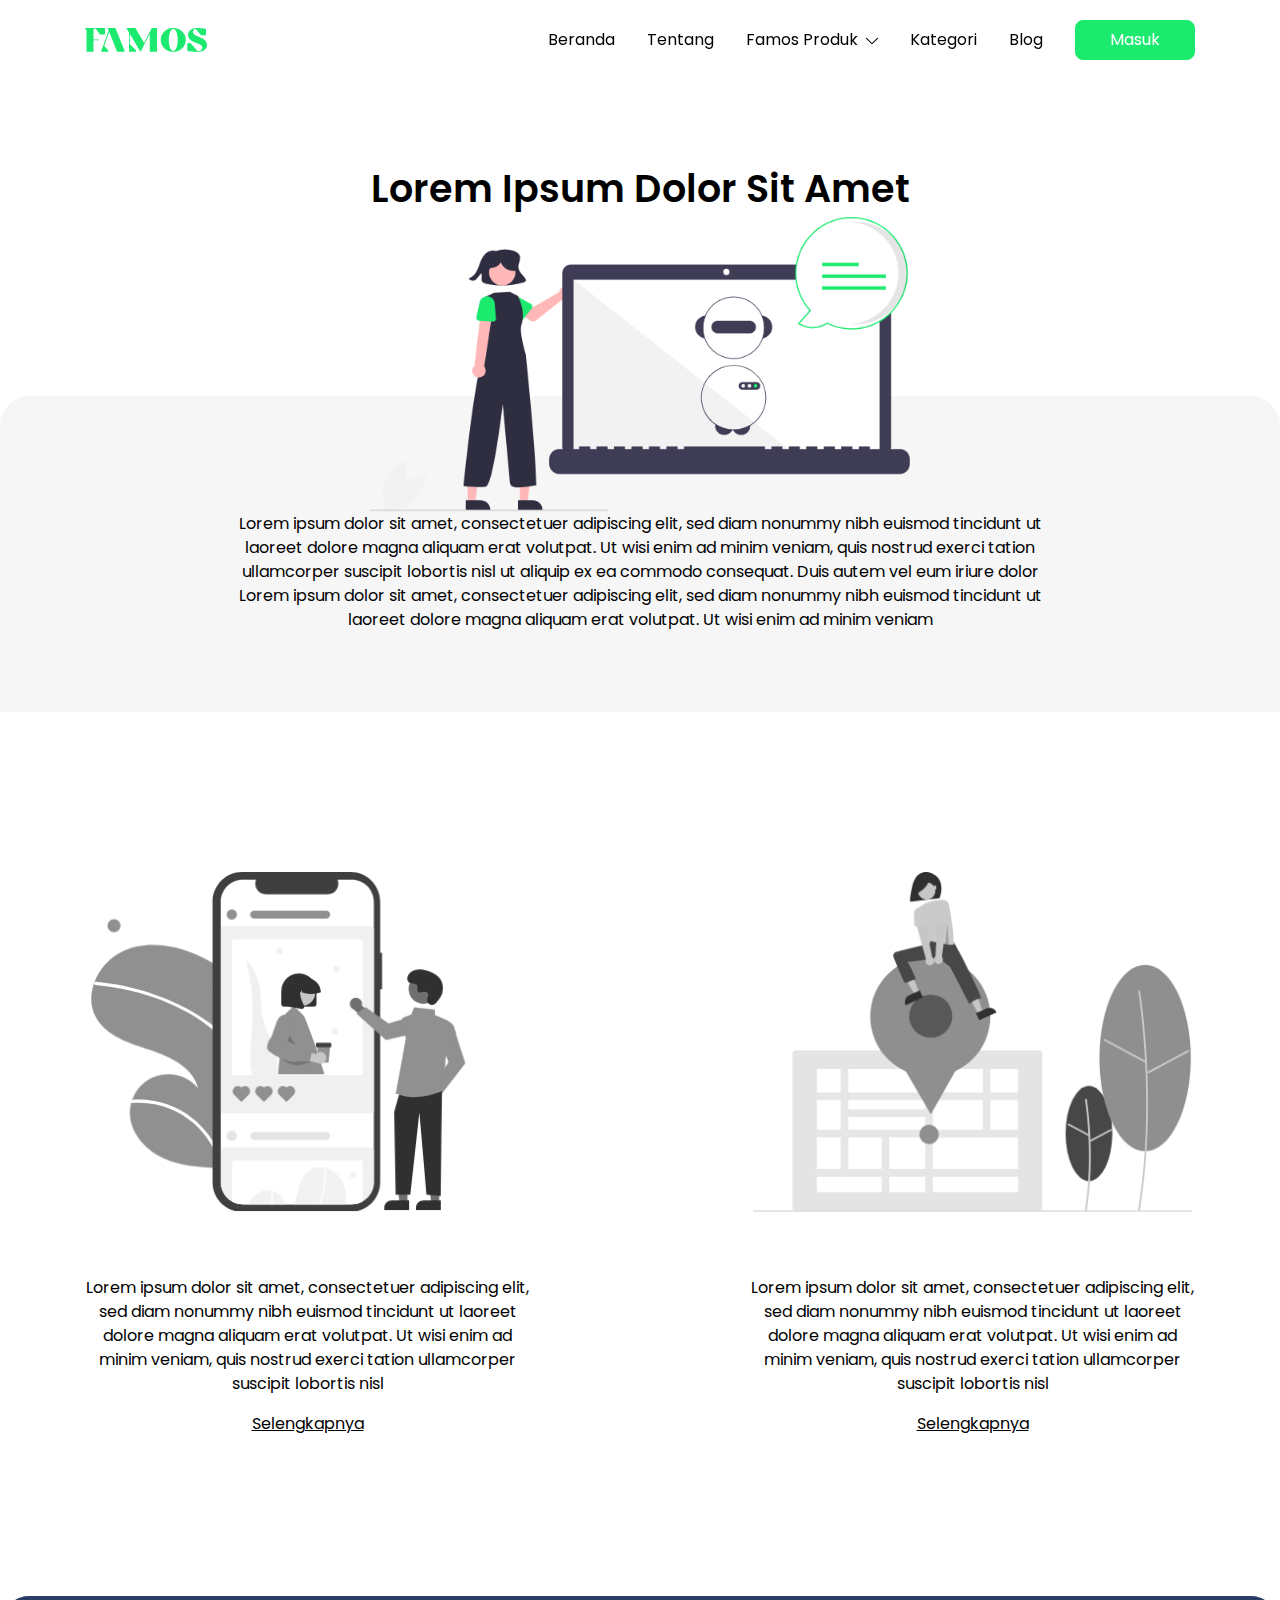
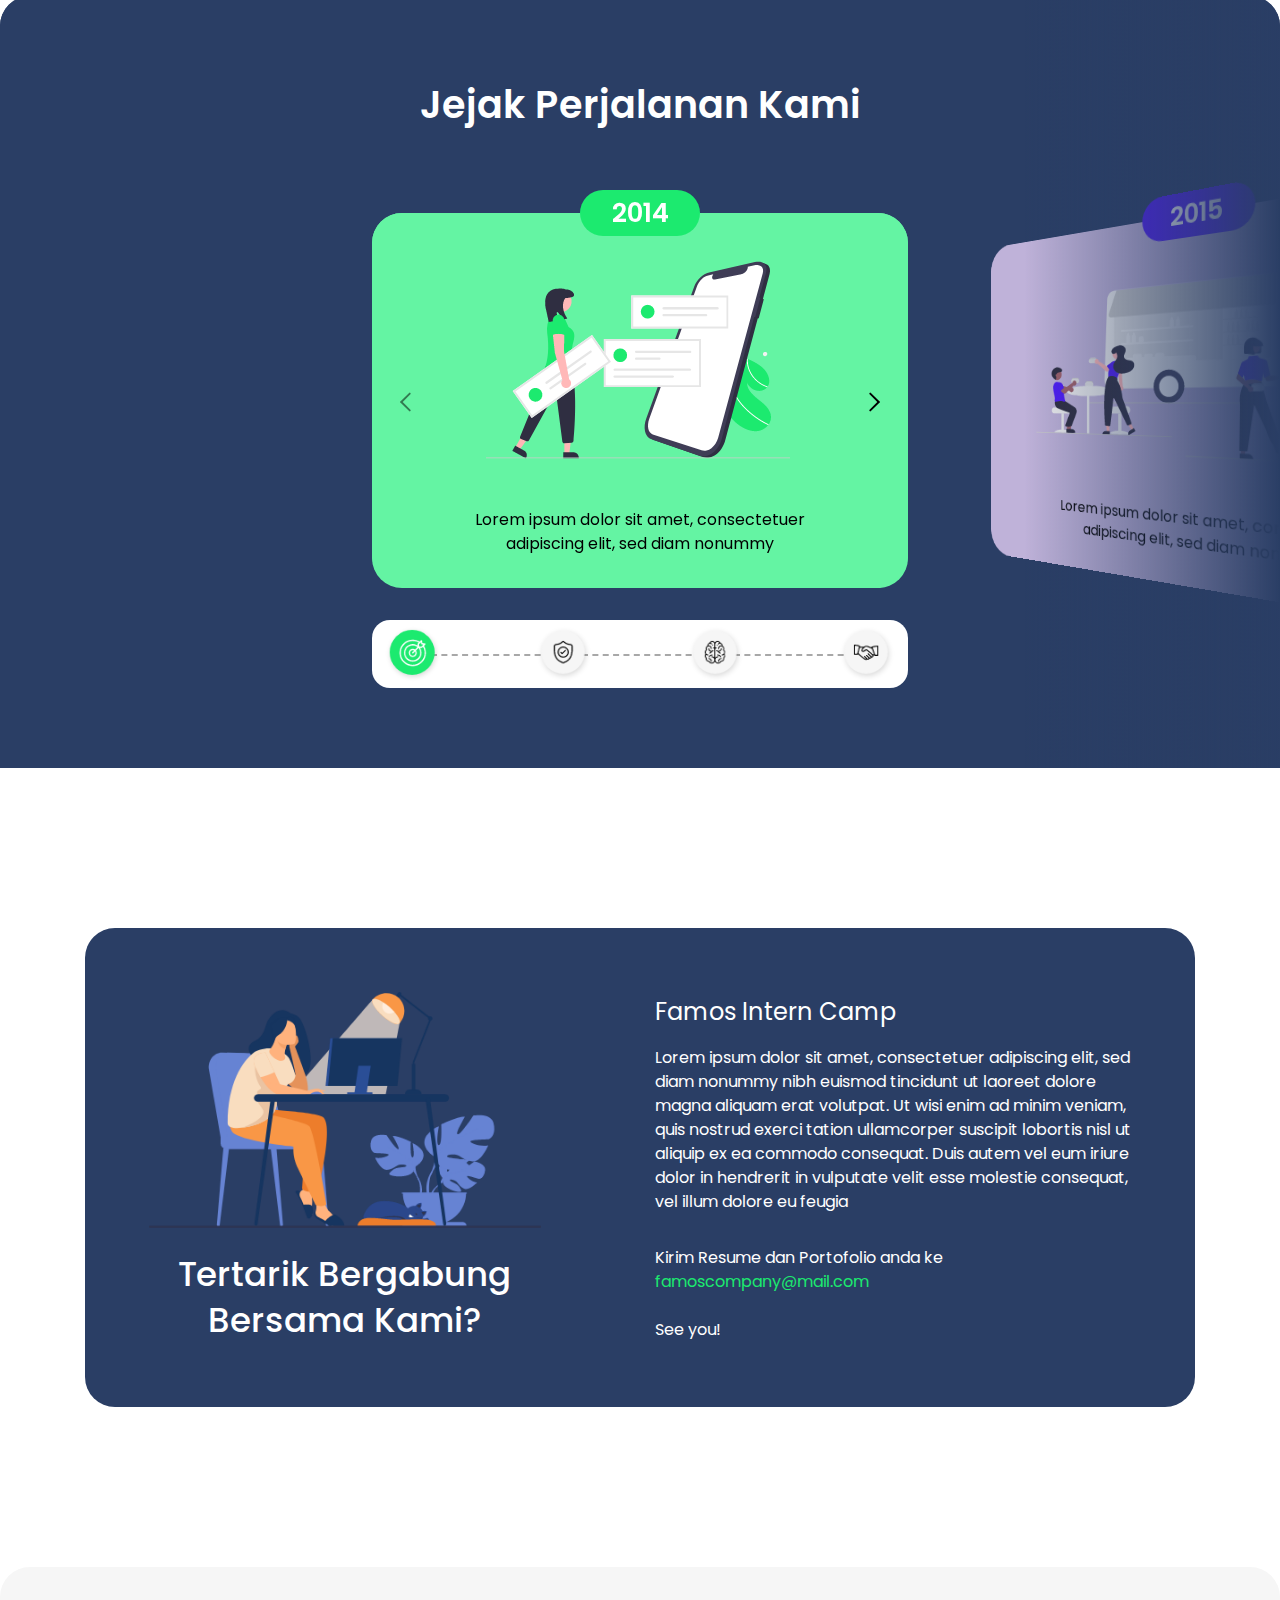
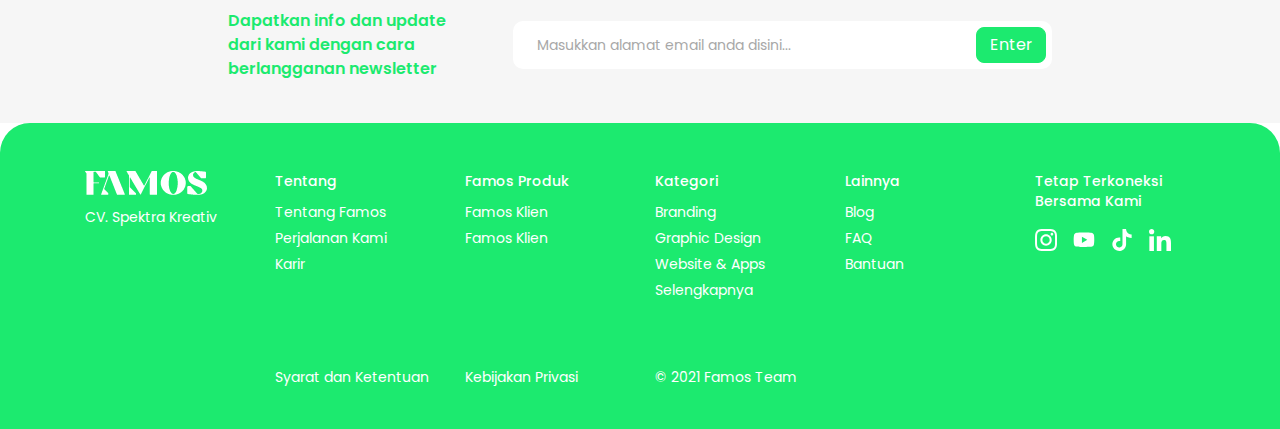
==== about.html @ 27d74382 "Update fix animation" ====
<!DOCTYPE html>
<html lang="en">
  <head>
    <meta charset="UTF-8"/>
    <meta http-equiv="X-UA-Compatible" content="IE=edge,chrome=1"/>
    <meta name="viewport" content="width=device-width, initial-scale=1"/>
    <meta name="description" content=""/>
    <meta name="author" content=""/>
    <meta name="theme-color" content="#4C9F70"/>
    <title>FAMOS</title>
    <link rel="shortcut icon" href="favicon.ico"/>
    <link rel="stylesheet" href="styles/plugins.css"/>
    <link rel="stylesheet" href="styles/main.css?v=213"/>
  </head>
  <body>
    <div id="wrap">     
      <header class="header" id="header">
        <div class="container">
          <div class="row">
            <div class="col-md-2"><a class="header__logo" href="home.html"><img src="images/logo-famos.png"/></a>
              <div class="menu-icon"><span> </span><span> </span></div>
            </div>
            <div class="col-md-10">
              <div class="header__menu">
                <ul class="main-menu">
                  <li class="main-menu__item sm-only"><a class="main-menu__link" href="home.html">Beranda</a></li>
                  <li class="main-menu__item"><a class="main-menu__link" href="about.html">Tentang</a></li>
                  <li class="main-menu__item has-sub"><a class="main-menu__link" href="#">Famos Produk<img class="icon svg" src="images/ic-chevron-down.svg"/></a>
                    <ul class="sub-menu">
                      <li class="sub-menu__item menu-klien"><a class="sub-menu__link" href="famos-klien.html">Famos Klien</a></li>
                      <li class="sub-menu__item menu-talenta"><a class="sub-menu__link" href="famos-talenta.html">Famos Talenta</a></li>
                    </ul>
                  </li>
                  <li class="main-menu__item"><a class="main-menu__link" href="category.html">Kategori</a></li>
                  <li class="main-menu__item"><a class="main-menu__link" href="blog.html">Blog</a></li>
                  <li class="main-menu__item hide-sm"><a class="btn btn-primary" href="login.html">Masuk</a></li>
                </ul>
                <div class="menu-bot sm-only">
                  <div class="container">
                    <div class="menu-action"><a class="btn btn-border" href="login.html">Masuk</a><a class="btn btn-border" href="signup.html">Daftar</a></div>
                  </div>
                  <div class="menu-bot-ft">
                    <div class="container">
                      <div class="menu-social">
                        <div class="item"><a href="#"><img src="images/ib-instagram.svg"/></a></div>
                        <div class="item"><a href="#"><img src="images/ib-youtube.svg"/></a></div>
                        <div class="item"><a href="#"><img src="images/ib-tiktok.svg"/></a></div>
                        <div class="item"><a href="#"><img src="images/ib-linkedin.svg"/></a></div>
                      </div>
                      <div class="row">
                        <div class="col-6"><a href="#">Syarat dan Ketentuan</a></div>
                        <div class="col-6"><a href="#">Kebijakan Privasi</a></div>
                        <div class="col-12"><span class="copy">&copy; 2021 Famos Team</span></div>
                      </div>
                    </div>
                  </div>
                </div>
              </div>
            </div>
          </div>
        </div>
      </header>
      <main>
        <section class="masthead masthead--about">
          <div class="container">
            <div class="row justify-content-center">
              <div class="col-md-8"> 
                <h2 class="masthead__title text-center">Lorem Ipsum Dolor Sit Amet</h2>
              </div>
              <div class="col-md-6">
                <div class="masthead__img"><img src="images/img-masthead-about.png"/></div>
              </div>
              <div class="col-md-9">
                <div class="masthead__desc text-center">
                  <p>Lorem ipsum dolor sit amet, consectetuer adipiscing elit, sed diam nonummy nibh euismod tincidunt ut laoreet dolore magna aliquam erat volutpat. Ut wisi enim ad minim veniam, quis nostrud exerci tation ullamcorper suscipit lobortis nisl ut aliquip ex ea commodo consequat. Duis autem vel eum iriure dolor Lorem ipsum dolor sit amet, consectetuer adipiscing elit, sed diam nonummy nibh euismod tincidunt ut laoreet dolore magna aliquam erat volutpat. Ut wisi enim ad minim veniam</p>
                </div>
              </div>
            </div>
          </div>
        </section>
        <section class="block-ap block-ap--about">
          <div class="container">
            <div class="row justify-content-between">
              <div class="col-md-5 item">
                <div class="item__img"><img src="images/img-produk-klien.png"/></div>
                <div class="item__title"></div>
                <div class="item__desc">
                  <p>Lorem ipsum dolor sit amet, consectetuer adipiscing elit, sed diam nonummy nibh euismod tincidunt ut laoreet dolore magna aliquam erat volutpat. Ut wisi enim ad minim veniam, quis nostrud exerci tation ullamcorper suscipit lobortis nisl</p>
                </div>
                <div class="item__action"><a class="btn-link-black" href="#">Selengkapnya</a></div>
              </div>
              <div class="col-md-5 item">
                <div class="item__img"><img src="images/img-produk-talenta.png"/></div>
                <div class="item__title"></div>
                <div class="item__desc">
                  <p>Lorem ipsum dolor sit amet, consectetuer adipiscing elit, sed diam nonummy nibh euismod tincidunt ut laoreet dolore magna aliquam erat volutpat. Ut wisi enim ad minim veniam, quis nostrud exerci tation ullamcorper suscipit lobortis nisl</p>
                </div>
                <div class="item__action"><a class="btn-link-black" href="#">Selengkapnya</a></div>
              </div>
            </div>
          </div>
        </section>
        <section class="block-journey block-journey--about">
          <div class="container">
            <h2 class="block-journey__title text-center">Jejak Perjalanan Kami</h2>
            <div class="block-journey__slider slider owl-carousel" data-autoplay="false" data-margin="20">
              <div class="slider__item item" style="background: #64F4A3">
                <div class="item__img"><img src="images/img-journey-01.png"/></div>
                <div class="item__year" style="background: #1CEA6F">2014</div>
                <div class="item__desc">
                  <p>Lorem ipsum dolor sit amet, consectetuer adipiscing elit, sed diam nonummy</p>
                </div>
              </div>
              <div class="slider__item item" style="background: #BFB2D9">
                <div class="item__img"><img src="images/img-journey-02.png"/></div>
                <div class="item__year" style="background: #4E1BF8">2015</div>
                <div class="item__desc">
                  <p>Lorem ipsum dolor sit amet, consectetuer adipiscing elit, sed diam nonummy</p>
                </div>
              </div>
              <div class="slider__item item" style="background: #F2785C">
                <div class="item__img"><img src="images/img-journey-03.png"/></div>
                <div class="item__year" style="background: #F23C13">2016</div>
                <div class="item__desc">
                  <p>Lorem ipsum dolor sit amet, consectetuer adipiscing elit, sed diam nonummy</p>
                </div>
              </div>
              <div class="slider__item item" style="background: #F26FAC">
                <div class="item__img"><img src="images/img-journey-04.png"/></div>
                <div class="item__year" style="background: #F02784">2017</div>
                <div class="item__desc">
                  <p>Lorem ipsum dolor sit amet, consectetuer adipiscing elit, sed diam nonummy</p>
                </div>
              </div>
            </div>
            <div class="block-journey__slider-nav">
              <ul>
                <li class="active" data-item="0"><img src="images/ic-journey-01-black.png"/><img class="color" src="images/ic-journey-01.png"/></li>
                <li data-item="1"><img src="images/ic-journey-02-black.png"/><img class="color" src="images/ic-journey-02.png"/></li>
                <li data-item="2"><img src="images/ic-journey-03-black.png"/><img class="color" src="images/ic-journey-03.png"/></li>
                <li data-item="3"><img src="images/ic-journey-04-black.png"/><img class="color" src="images/ic-journey-04.png"/></li>
              </ul>
            </div>
          </div>
        </section>
        <section class="block-product block-product--about bg-white">
          <div class="container">
            <div class="block-item" style="background: #2A3E65">
              <div class="row align-items-center">
                <div class="col-md-5">
                  <div class="block-item__img"><img src="images/img-product-about.png"/></div>
                  <h3 class="block-item__img-title text-center">Tertarik Bergabung Bersama Kami?</h3>
                </div>
                <div class="col-md-6 offset-md-1">
                  <h3 class="block-item__title">Famos Intern Camp</h3>
                  <p>Lorem ipsum dolor sit amet, consectetuer adipiscing elit, sed diam nonummy nibh euismod tincidunt ut laoreet dolore magna aliquam erat volutpat. Ut wisi enim ad minim veniam, quis nostrud exerci tation ullamcorper suscipit lobortis nisl ut aliquip ex ea commodo consequat. Duis autem vel eum iriure dolor in hendrerit in vulputate velit esse molestie consequat, vel illum dolore eu feugia</p>
                  <p>Kirim Resume dan Portofolio anda ke<br/><a class="link-primary" href="mailto:famoscompany@mail.com">famoscompany@mail.com</a><br/><br/>See you!</p>
                </div>
              </div>
            </div>
          </div>
        </section>
        <section class="block-cta">
          <div class="container">
            <div class="row justify-content-center">
              <div class="col-md-9">
                <div class="row justify-content-center align-items-center">
                  <div class="col-md-4">
                    <h2 class="block-cta__title">Dapatkan info dan update<br>dari kami dengan cara berlangganan newsletter</h2>
                  </div>
                  <div class="col-md-8">
                    <div class="block-cta__form">
                      <form>
                        <input class="form-control" type="text" placeholder="Masukkan alamat email anda disini..."/>
                        <button class="btn btn-primary" type="submit">Enter</button>
                      </form>
                    </div>
                  </div>
                </div>
              </div>
            </div>
          </div>
        </section>
      </main>
      <footer class="footer" id="footer">
        <div class="footer__main">
          <div class="container">
            <div class="row">
              <div class="col-md-2 ft-sm-top"><a class="footer__logo" href="home.html"><img src="images/logo-famos-w.png"/><span>CV. Spektra Kreativ</span></a></div>
              <div class="col-md-8 ft-sm-mid">
                <div class="row">
                  <div class="col-md-3 col-6">
                    <h3 class="footer__title">Tentang</h3>
                    <ul class="footer__menu">
                      <li><a href="#">Tentang Famos</a></li>
                      <li><a href="#">Perjalanan Kami</a></li>
                      <li><a href="#">Karir</a></li>
                    </ul>
                  </div>
                  <div class="col-md-3 col-6">
                    <h3 class="footer__title">Famos Produk</h3>
                    <ul class="footer__menu">
                      <li><a href="#">Famos Klien</a></li>
                      <li><a href="#">Famos Klien</a></li>
                    </ul>
                  </div>
                  <div class="col-md-3 col-6">
                    <h3 class="footer__title">Kategori</h3>
                    <ul class="footer__menu">
                      <li><a href="#">Branding</a></li>
                      <li><a href="#">Graphic Design</a></li>
                      <li><a href="#">Website & Apps</a></li>
                      <li><a href="#">Selengkapnya</a></li>
                    </ul>
                  </div>
                  <div class="col-md-3 col-6">
                    <h3 class="footer__title">Lainnya</h3>
                    <ul class="footer__menu">
                      <li><a href="#">Blog</a></li>
                      <li><a href="#">FAQ</a></li>
                      <li><a href="#">Bantuan</a></li>
                    </ul>
                  </div>
                </div>
              </div>
              <div class="col-md-2 ft-sm-bot">
                <h3 class="footer__title">Tetap Terkoneksi Bersama Kami</h3>
                <div class="footer__social">
                  <div class="item"><a href="#"><img src="images/ib-instagram.svg"/></a></div>
                  <div class="item"><a href="#"><img src="images/ib-youtube.svg"/></a></div>
                  <div class="item"><a href="#"><img src="images/ib-tiktok.svg"/></a></div>
                  <div class="item"><a href="#"><img src="images/ib-linkedin.svg"/></a></div>
                </div>
              </div>
            </div>
          </div>
        </div>
        <div class="footer__bottom">
          <div class="container">
            <div class="row">
              <div class="col-md-8 offset-md-2">
                <div class="row">
                  <div class="col-md-3 col-6"><a href="#">Syarat dan Ketentuan</a></div>
                  <div class="col-md-3 col-6"><a href="#">Kebijakan Privasi</a></div>
                  <div class="col-md-6"><span>&copy; 2021 Famos Team</span></div>
                </div>
              </div>
            </div>
          </div>
        </div>
      </footer>
    </div>
    <script src="plugins/jquery/jquery-3.4.1.min.js"></script>
    <script src="plugins/bootstrap/bootstrap.bundle.min.js"></script>
    <script src="plugins/owl.carousel/owl.carousel.min.js"></script>
    <script src="plugins/lity/lity.min.js"></script>
    <script src="plugins/bootstrap-select/bootstrap-select.min.js"></script>
    <script src="plugins/jquery-marquee/jquery.marquee.min.js"></script>
    <script src="scripts/main.js"></script>
  </body>
</html>
---- styles/main.css ----
/* ------------------------------------------------------------------------------------------------ */
/* Core style */
/* ------------------------------------------------------------------------------------------------ */
@font-face { font-family: "Poppins"; font-display: swap; src: local("Poppins"); src: url("../fonts/poppins-regular.eot"); src: url("../fonts/poppins-regular.eot#iefix") format("embedded-opentype"), url("../fonts/poppins-regular.woff2") format("woff2"), url("../fonts/poppins-regular.woff") format("woff"), url("../fonts/poppins-regular.ttf") format("truetype"), url("../fonts/poppins-regular.svg") format("svg"); font-style: normal; font-weight: 400; }

@font-face { font-family: "Poppins"; font-display: swap; src: local("Poppins"); src: url("../fonts/poppins-medium.eot"); src: url("../fonts/poppins-medium.eot#iefix") format("embedded-opentype"), url("../fonts/poppins-medium.woff2") format("woff2"), url("../fonts/poppins-medium.woff") format("woff"), url("../fonts/poppins-medium.ttf") format("truetype"), url("../fonts/poppins-medium.svg") format("svg"); font-style: normal; font-weight: 500; }

@font-face { font-family: "Poppins"; font-display: swap; src: local("Poppins"); src: url("../fonts/poppins-semibold.eot"); src: url("../fonts/poppins-semibold.eot#iefix") format("embedded-opentype"), url("../fonts/poppins-semibold.woff2") format("woff2"), url("../fonts/poppins-semibold.woff") format("woff"), url("../fonts/poppins-semibold.ttf") format("truetype"), url("../fonts/poppins-semibold.svg") format("svg"); font-style: normal; font-weight: 600; }

@font-face { font-family: "Poppins"; font-display: swap; src: local("Poppins"); src: url("../fonts/poppins-bold.eot"); src: url("../fonts/poppins-bold.eot#iefix") format("embedded-opentype"), url("../fonts/poppins-bold.woff2") format("woff2"), url("../fonts/poppins-bold.woff") format("woff"), url("../fonts/poppins-bold.ttf") format("truetype"), url("../fonts/poppins-bold.svg") format("svg"); font-style: normal; font-weight: 700; }

/* ------------------------------------------------------------------------------------------------ */
/* Typography */
/* ------------------------------------------------------------------------------------------------ */
p { margin: 0 0 1.5rem; padding: 0; }

p:last-child { margin: 0; }

p strong, p b { font-weight: 700; }

p em, p i { font-style: italic; }

p u { text-decoration: underline; }

p a:hover { text-decoration: underline; }

p:last-child { margin-bottom: 0; }

h1, h2, h3, h3, h4, h5 { margin-bottom: 1.875rem; font-weight: 400; color: #000000; }

h1 { font-size: 42px; line-height: 1.333em; font-weight: 600; }

h2 { font-size: 38px; line-height: 1.5em; font-weight: 600; }

h3 { font-size: 1.825rem; line-height: 1.4em; margin-bottom: 1rem; }

h4 { font-size: 1.5rem; line-height: 1.45em; margin-bottom: 0.625rem; }

h5 { font-size: 1.3rem; line-height: 1.4em; margin-bottom: 0.625rem; }

h6 { font-size: 0.9rem; margin-bottom: 0.625rem; text-transform: uppercase; font-weight: 700; }

ul { padding: 0; margin: 0; list-style: none; }

article p { word-break: keep-all; /* Non standard for webkit */ -webkit-hyphens: none; -moz-hyphens: none; -ms-hyphens: none; hyphens: none; margin: 0 0 30px; line-height: 1.5em; }

article p:last-child { margin-bottom: 0; }

article a:hover { text-decoration: underline; }

article blockquote { font-style: italic; }

article li ul, article li ol { margin: 0 30px; padding-top: 0.625rem; }

article ul, article ol { margin: 0 0 30px; padding-left: 1.5625rem; }

article ul:last-child, article ol:last-child { margin: 0; }

article ul li, article ol li { margin-bottom: 0.625rem; }

article ul li:last-child, article ol li:last-child { margin: 0; }

article ul { list-style-type: disc; }

article ol { list-style-type: decimal; }

article ol ol { list-style: lower-alpha; }

article ol ol ol { list-style: lower-roman; }

article ol ol ol ol { list-style: lower-alpha; }

.text-center { text-align: center; }

.text-right { text-align: right; }

.text-left { text-align: left; }

.text-bold { font-weight: 700; }

.text-semibold { font-weight: 600; }

.text-regular { font-weight: 400; }

.text-light { font-weight: 300; }

.text-capital { text-transform: uppercase; }

@media (min-width: 1200px) { * { -webkit-font-smoothing: antialiased; -moz-osx-font-smoothing: grayscale; text-decoration: none; -webkit-font-feature-settings: "kern" 1; -moz-font-feature-settings: "kern" 1; font-feature-settings: "kern" 1; -webkit-font-kerning: normal; font-kerning: normal; }
  *::-webkit-scrollbar { width: 10px; background-color: #F9F9F9; }
  *::-webkit-scrollbar-track { -webkit-box-shadow: inset 0 0 3px rgba(0, 0, 0, 0.2); background-color: #F5F5F5; }
  *::-webkit-scrollbar-thumb { background-color: #1CEA6F; border: 1px solid #F9F9F9; } }

/* ------------------------------------------------------------------------------------------------ */
/* BASE */
/* ------------------------------------------------------------------------------------------------ */
*, *:after, *:before { box-sizing: border-box; }

img { max-width: 100%; }

hr { border-top: 1px solid #e5e5e5; }

article, aside, figcaption, figure, footer, header, hgroup, main, nav, section { display: block; }

html, body { font-size: 16px; line-height: 1.5em; font-family: "Poppins", Helvetica Neue, Arial, sans-serif; font-weight: normal; padding: 0; margin: 0; background-color: #FFFFFF; color: #000000; text-rendering: optimizeLegibility; -webkit-font-smoothing: antialiased; }

/* ------------------------------------------------------------------------------------------------ */
/* Component style */
/* ------------------------------------------------------------------------------------------------ */
/* ------------------------------------------------------------------------------------------------ */
/* Animation */
/* ------------------------------------------------------------------------------------------------ */
.bounce-1 { -webkit-animation-name: bounce-1; animation-name: bounce-1; -webkit-animation-timing-function: linear; animation-timing-function: linear; }

@-webkit-keyframes bounce-1 { 0% { -webkit-transform: translateY(0); transform: translateY(0); }
  50% { -webkit-transform: translateY(-10px); transform: translateY(-10px); }
  100% { ransform: translateY(0); } }

@keyframes bounce-1 { 0% { -webkit-transform: translateY(0); transform: translateY(0); }
  50% { -webkit-transform: translateY(-10px); transform: translateY(-10px); }
  100% { ransform: translateY(0); } }

/* ------------------------------------------------------------------------------------------------ */
/* Custom Plugins */
/* ------------------------------------------------------------------------------------------------ */
.owl-carousel { position: relative; }

.owl-carousel * { outline: none !important; }

.owl-carousel .owl-nav { position: absolute; z-index: 2; width: 100%; top: 50%; }

.owl-carousel .owl-nav span { display: block; padding: 6px; opacity: 1; border-radius: 21px; border: 1px solid transparent; transition: all .3s ease; }

.owl-carousel .owl-nav span img { display: block; width: 30px; height: 30px; }

.owl-carousel .owl-nav span:hover { border: 1px solid #f1f1f1; background: #FFF; box-shadow: 2px 2px 8px #00000020; }

.owl-carousel .owl-nav button.disabled { opacity: 0.5; pointer-events: none; }

.owl-carousel .owl-nav button.owl-next { position: absolute; top: -21px; right: -54px; }

.owl-carousel .owl-nav button.owl-prev { position: absolute; top: -21px; left: -54px; }

.owl-carousel .owl-dots { display: block; padding-top: 16px; font-size: 0; line-height: 0; text-align: center; }

.owl-carousel button.owl-dot { display: inline-block; }

.owl-carousel button.owl-dot span { display: block; width: 30px; height: 6px; background: #E6E6E6; border-radius: 3px; margin: 0 3px; }

.owl-carousel button.owl-dot.active span { background: #000; }

/* ------------------------------------------------------------------------------------------------ */
/* General */
/* ------------------------------------------------------------------------------------------------ */
.page-transition { position: fixed; left: 0%; top: 0%; right: 0%; bottom: 0%; z-index: 99999999; display: block; width: 100vw; height: 100vw; background-color: #FFF; }

main { overflow: hidden; }

@media (max-width: 991px) { .container { padding-left: 32px; padding-right: 32px; } }

.btn { font-size: 16px; line-height: 24px; padding: 7px 24px; border-radius: 8px; font-weight: 400; transition: all .3s ease; }

@media (max-width: 991px) { .btn { font-size: 12px; line-height: 16px; padding: 6px 16px; } }

.btn:hover { text-decoration: none; }

.btn:focus, .btn.focus { outline: 0; box-shadow: none; }

.btn.disabled, .btn:disabled { opacity: 0.5; }

.btn .icon { display: inline-block; width: 18px; height: 18px; }

.btn .icon:first-child { margin-right: 8px; }

.btn .icon:last-child { margin-left: 8px; }

.btn span { display: inline-block; }

.btn-primary { color: #FFF; background-color: #1CEA6F; border-color: #1CEA6F; }

.btn-primary:hover { color: #FFF; background-color: #12c158; border-color: #12c158; }

.btn-primary:focus, .btn-primary.focus { color: #fff; background-color: #12c158; border-color: #12c158; box-shadow: none; }

.btn-primary.disabled, .btn-primary:disabled { color: #FFF; background-color: #1CEA6F; border-color: #1CEA6F; }

.btn-primary:not(:disabled):not(.disabled):active, .btn-primary:not(:disabled):not(.disabled).active, .show > .btn-primary.dropdown-toggle { color: #fff; background-color: #12c158; border-color: #12c158; }

.btn-primary:not(:disabled):not(.disabled).active:focus, .btn-primary:not(:disabled):not(.disabled):active:focus, .show > .btn-primary.dropdown-toggle:focus { box-shadow: none; }

.btn-klien { color: #FFF; background-color: #F23C13; border-color: #F23C13; }

.btn-klien:hover { color: #FFF; background-color: #c72e0b; border-color: #c72e0b; }

.btn-klien:focus, .btn-klien.focus { color: #fff; background-color: #c72e0b; border-color: #c72e0b; box-shadow: none; }

.btn-klien.disabled, .btn-klien:disabled { color: #FFF; background-color: #F23C13; border-color: #F23C13; }

.btn-klien:not(:disabled):not(.disabled):active, .btn-klien:not(:disabled):not(.disabled).active, .show > .btn-klien.dropdown-toggle { color: #fff; background-color: #c72e0b; border-color: #c72e0b; }

.btn-klien:not(:disabled):not(.disabled).active:focus, .btn-klien:not(:disabled):not(.disabled):active:focus, .show > .btn-klien.dropdown-toggle:focus { box-shadow: none; }

.btn-talenta { color: #FFF; background-color: #F02784; border-color: #F02784; }

.btn-talenta:hover { color: #FFF; background-color: #d50f6b; border-color: #d50f6b; }

.btn-talenta:focus, .btn-talenta.focus { color: #fff; background-color: #d50f6b; border-color: #d50f6b; box-shadow: none; }

.btn-talenta.disabled, .btn-talenta:disabled { color: #FFF; background-color: #F02784; border-color: #F02784; }

.btn-talenta:not(:disabled):not(.disabled):active, .btn-talenta:not(:disabled):not(.disabled).active, .show > .btn-talenta.dropdown-toggle { color: #fff; background-color: #d50f6b; border-color: #d50f6b; }

.btn-talenta:not(:disabled):not(.disabled).active:focus, .btn-talenta:not(:disabled):not(.disabled):active:focus, .show > .btn-talenta.dropdown-toggle:focus { box-shadow: none; }

.btn-black { color: #FFF; background-color: #000; border-color: #000; }

.btn-black:hover { color: #FFF; background-color: black; border-color: black; }

.btn-black:focus, .btn-black.focus { color: #fff; background-color: black; border-color: black; box-shadow: none; }

.btn-black.disabled, .btn-black:disabled { color: #FFF; background-color: #000; border-color: #000; }

.btn-black:not(:disabled):not(.disabled):active, .btn-black:not(:disabled):not(.disabled).active, .show > .btn-black.dropdown-toggle { color: #fff; background-color: black; border-color: black; }

.btn-black:not(:disabled):not(.disabled).active:focus, .btn-black:not(:disabled):not(.disabled):active:focus, .show > .btn-black.dropdown-toggle:focus { box-shadow: none; }

.btn-white { color: #1CEA6F; background-color: #FFF; border-color: #FFF; }

.btn-white.klien { color: #F23C13; }

.btn-white.talenta { color: #F02784; }

.btn-white:hover { color: #1CEA6F; background-color: #e6e5e5; border-color: #e6e5e5; }

.btn-white:hover.klien { color: #F23C13; }

.btn-white:hover.talenta { color: #F02784; }

.btn-white:focus, .btn-white.focus { color: #1CEA6F; background-color: #e6e5e5; border-color: #e6e5e5; box-shadow: none; }

.btn-white:focus.klien, .btn-white.focus.klien { color: #F23C13; }

.btn-white:focus.talenta, .btn-white.focus.talenta { color: #F02784; }

.btn-white.disabled, .btn-white:disabled { color: #1CEA6F; background-color: #FFF; border-color: #FFF; }

.btn-white.disabled.klien, .btn-white:disabled.klien { color: #F23C13; }

.btn-white.disabled.talenta, .btn-white:disabled.talenta { color: #F02784; }

.btn-white:not(:disabled):not(.disabled):active, .btn-white:not(:disabled):not(.disabled).active, .show > .btn-white.dropdown-toggle { color: #1CEA6F; background-color: #e6e5e5; border-color: #e6e5e5; }

.btn-white:not(:disabled):not(.disabled):active.klien, .btn-white:not(:disabled):not(.disabled).active.klien, .show > .btn-white.dropdown-toggle.klien { color: #F23C13; }

.btn-white:not(:disabled):not(.disabled):active.talenta, .btn-white:not(:disabled):not(.disabled).active.talenta, .show > .btn-white.dropdown-toggle.talenta { color: #F02784; }

.btn-white:not(:disabled):not(.disabled).active:focus, .btn-white:not(:disabled):not(.disabled):active:focus, .show > .btn-white.dropdown-toggle:focus { box-shadow: none; }

.btn-white:not(:disabled):not(.disabled).active:focus.klien, .btn-white:not(:disabled):not(.disabled):active:focus.klien, .show > .btn-white.dropdown-toggle:focus.klien { color: #F23C13; }

.btn-white:not(:disabled):not(.disabled).active:focus.talenta, .btn-white:not(:disabled):not(.disabled):active:focus.talenta, .show > .btn-white.dropdown-toggle:focus.talenta { color: #F02784; }

.btn-border { color: #000; background-color: transparent; border-color: #000; }

.btn-border:hover { color: #fff; background-color: #000; border-color: #000; }

.btn-border:focus, .btn-border.focus { color: #fff; background-color: #000; border-color: #000; box-shadow: none; }

.btn-border.disabled, .btn-border:disabled { color: #000; background-color: transparent; border-color: #000; }

.btn-border:not(:disabled):not(.disabled):active, .btn-border:not(:disabled):not(.disabled).active, .show > .btn-border.dropdown-toggle { color: #fff; background-color: #000; border-color: #000; }

.btn-border:not(:disabled):not(.disabled).active:focus, .btn-border:not(:disabled):not(.disabled):active:focus, .show > .btn-border.dropdown-toggle:focus { box-shadow: none; }

.btn-border-klien { color: #F23C13; background-color: transparent; border-color: #F23C13; }

.btn-border-klien:hover { color: #fff; background-color: #F23C13; border-color: #F23C13; }

.btn-border-klien:focus, .btn-border-klien.focus { color: #fff; background-color: #F23C13; border-color: #F23C13; box-shadow: none; }

.btn-border-klien.disabled, .btn-border-klien:disabled { color: #F23C13; background-color: transparent; border-color: #F23C13; }

.btn-border-klien:not(:disabled):not(.disabled):active, .btn-border-klien:not(:disabled):not(.disabled).active, .show > .btn-border-klien.dropdown-toggle { color: #fff; background-color: #F23C13; border-color: #F23C13; }

.btn-border-klien:not(:disabled):not(.disabled).active:focus, .btn-border-klien:not(:disabled):not(.disabled):active:focus, .show > .btn-border-klien.dropdown-toggle:focus { box-shadow: none; }

.btn-border-talenta { color: #F02784; background-color: transparent; border-color: #F02784; }

.btn-border-talenta:hover { color: #fff; background-color: #F02784; border-color: #F02784; }

.btn-border-talenta:focus, .btn-border-talenta.focus { color: #fff; background-color: #F02784; border-color: #F02784; box-shadow: none; }

.btn-border-talenta.disabled, .btn-border-talenta:disabled { color: #F02784; background-color: transparent; border-color: #F02784; }

.btn-border-talenta:not(:disabled):not(.disabled):active, .btn-border-talenta:not(:disabled):not(.disabled).active, .show > .btn-border-talenta.dropdown-toggle { color: #fff; background-color: #F02784; border-color: #F02784; }

.btn-border-talenta:not(:disabled):not(.disabled).active:focus, .btn-border-talenta:not(:disabled):not(.disabled):active:focus, .show > .btn-border-talenta.dropdown-toggle:focus { box-shadow: none; }

.btn-border-white { color: #FFF; background-color: transparent; border-color: #FFF; }

.btn-border-white:hover { color: #000; background-color: #FFF; border-color: #FFF; }

.btn-border-white:focus, .btn-border-white.focus { color: #fff; background-color: #FFF; border-color: #FFF; box-shadow: none; }

.btn-border-white.disabled, .btn-border-white:disabled { color: #FFF; background-color: transparent; border-color: #FFF; }

.btn-border-white:not(:disabled):not(.disabled):active, .btn-border-white:not(:disabled):not(.disabled).active, .show > .btn-border-white.dropdown-toggle { color: #fff; background-color: #FFF; border-color: #FFF; }

.btn-border-white:not(:disabled):not(.disabled).active:focus, .btn-border-white:not(:disabled):not(.disabled):active:focus, .show > .btn-border-white.dropdown-toggle:focus { box-shadow: none; }

.btn-link-black { color: #000000; text-decoration: underline; transition: all .3s ease; }

.btn-link-black:hover { color: #F23C13; }

.btn-link-arrow { position: relative; color: #000000; text-decoration: underline; transition: all .3s ease; }

.btn-link-arrow:after { content: ""; display: inline-block; vertical-align: middle; margin-left: 2px; width: 1.2em; height: 1.2em; background: url(../images/ic-chevron-right.svg); background-repeat: no-repeat; background-position: center; -webkit-transform: translateX(0); transform: translateX(0); transition: all .4s ease-in-out; }

.btn-link-arrow:hover { color: #000000; opacity: .5; }

.btn-link-arrow:hover:after { opacity: 1; -webkit-transform: translateX(4px); transform: translateX(4px); }

.link-primary { color: #1CEA6F; transition: all .3s ease; }

.link-primary:hover { color: #1CEA6F; text-decoration: underline; }

.accordion > .card { position: relative; border: 0; border-radius: 30px !important; margin-bottom: 30px; overflow: hidden; background: #F6F6F6; }

.accordion > .card:before { content: ""; display: block; position: absolute; width: 100%; height: 100%; top: 80%; left: 0; border-radius: 30px; background: #F6F6F6; opacity: 0; transition: all .3s ease-in-out; }

.accordion > .card:last-child { margin-bottom: 0; }

.accordion > .card.open:before { top: 0; opacity: 1; transition-delay: .1s; }

.accordion > .card > .card-header { position: relative; z-index: 2; color: #BFBFBF; cursor: pointer; border-radius: 30px; border: 0; background: transparent; padding: 32px 90px 32px 32px; font-size: 18px; line-height: 1.5em; font-weight: 500; transition: all .3s ease .2s; margin: 0; }

.accordion > .card > .card-header .chevron { position: absolute; right: 32px; display: block; width: 24px; top: calc(50% - 12px); -webkit-transform: none; transform: none; transition: all .3s ease; }

.accordion > .card > .card-header .chevron .svg { display: block; width: 24px; height: 24px; }

.accordion > .card > .card-header .chevron .svg path { fill: #BFBFBF !important; }

.accordion > .card > .card-header:not(.collapsed) { border-radius: 30px 30px 0 0; color: #000000; }

.accordion > .card > .card-header:not(.collapsed) .chevron { -webkit-transform: rotateX(180deg); transform: rotateX(180deg); }

.accordion > .card > .card-header:not(.collapsed) .chevron .svg path { fill: #FFFFFF !important; }

.accordion > .card > .card-header:not(.collapsed):before { opacity: 1; }

.accordion > .card .card-body { position: relative; z-index: 2; color: #565656; background: transparent; border-radius: 0 0 30px 30px; padding: 10px 32px 32px; transition: all .3s ease; margin: 0; }

.accordion > .card .card-img { display: none; }

.accordion--klien > .card:before { background: #F23C13; }

.accordion--klien > .card > .card-header:not(.collapsed) { color: #FFF; }

.accordion--klien > .card .card-body { color: #FFF; }

@media (max-width: 991px) { .accordion > .card { border-radius: 15px !important; }
  .accordion > .card:before { border-radius: 15px; }
  .accordion > .card .card-body { position: relative; z-index: 2; background: #1CEA6F; border-radius: 0 0 15px 15px; }
  .accordion > .card .card-img { display: block; position: relative; width: 100%; padding-top: 90%; background: #E5E5E5; margin-top: -30px; }
  .accordion > .card .card-img img { display: block; position: absolute; width: 100%; height: 100%; top: 0; left: 0; object-fit: cover; object-position: left top; }
  .accordion--klien > .card .card-body { background: #F23C13; } }

.badge { display: inline-block; font-size: 14px; line-height: 30px; border: 2px solid #FFF; border-radius: 16px; padding: 0 20px; color: #FFF; font-weight: 500; opacity: 1; transition: all .3s ease-in-out; }

.badge .icon { top: -1px; position: relative; display: inline-block; vertical-align: middle; height: 16px; width: auto; margin-right: 8px; }

.badge .icon path { fill: #FFF; }

.badge:hover { opacity: 0.6; color: #FFF; }

.badge--black { border: 2px solid #000; color: #000; }

.badge--black .icon path { fill: #000; }

.badge--black:hover { opacity: 0.6; color: #000; }

.pagination { -webkit-justify-content: center; -ms-flex-pack: center; justify-content: center; }

.pagination .page-link { display: block; border: 0; margin: 0; color: #000000; font-size: 14px; line-height: 20px; font-weight: 600; padding: 8px; min-width: 38px; text-align: center; border-radius: 8px; background: transparent; transition: all .3s ease; }

.pagination .page-link img { display: block; }

.pagination .page-link:hover { background: #1CEA6F; }

.pagination .page-link:focus { box-shadow: none; }

.pagination .page-item { padding: 0 2px; }

.pagination .page-item.active .page-link { background: #1CEA6F; color: #FFF; pointer-events: none; }

.pagination .page-item:first-child .page-link { border-radius: 8px; margin-right: 10px; }

.pagination .page-item:last-child .page-link { border-radius: 8px; margin-left: 10px; }

/* ------------------------------------------------------------------------------------------------ */
/* Form */
/* ------------------------------------------------------------------------------------------------ */
.form-control { height: 40px; border: 1px solid #e5e5e5; border-radius: 4px; font-size: 14px; line-height: 20px; padding: 10px 12px; outline: none !important; }

.form-control::-webkit-input-placeholder { color: #A8A8A8; }

.form-control::-moz-placeholder { color: #A8A8A8; }

.form-control:-ms-input-placeholder { color: #A8A8A8; }

.form-control::placeholder { color: #A8A8A8; }

select.select-control { height: 40px; border: 1px solid #e5e5e5; border-radius: 4px; font-size: 14px; line-height: 20px; padding: 10px 12px; outline: none !important; }

.bootstrap-select > .dropdown-toggle { background: #FFF; border: 1px solid #e5e5e5; border-radius: 4px; padding: 7px 18px; }

.bootstrap-select .dropdown-item { color: #767676; padding: 8px 10px; border-radius: 8px; }

.bootstrap-select .dropdown-item:hover { color: #767676; background: #F6F6F6; }

.bootstrap-select .dropdown-item:active, .bootstrap-select .dropdown-item.active { color: #000000; background: #FFF; }

.bootstrap-select .dropdown-item.active:hover { background: #F6F6F6; }

.bootstrap-select .dropdown-menu { padding: 10px 8px; margin: 10px 0; border: 1px solid #e5e5e5; }

.btn-light:not(:disabled):not(.disabled).active, .btn-light:not(:disabled):not(.disabled):active, .show > .btn-light.dropdown-toggle { background: #FFF; border: 1px solid #e5e5e5; box-shadow: none; }

.bootstrap-select .dropdown-toggle:focus, .bootstrap-select > select.mobile-device:focus + .dropdown-toggle { outline: none !important; box-shadow: none; }

/* ------------------------------------------------------------------------------------------------ */
/* Header */
/* ------------------------------------------------------------------------------------------------ */
.header { position: fixed; z-index: 200; display: block; width: 100%; left: 0; top: 0; padding: 20px 0; background: rgba(255, 255, 255, 0.95); border-radius: 0 0 30px 30px; transition: all .3s ease-in-out; }

.header .sm-only { display: none; }

.header__logo img { display: block; width: auto; height: 24px; margin-top: 8px; margin-bottom: 8px; }

.header__menu .main-menu { display: -webkit-flex; display: -ms-flexbox; display: flex; width: 100%; -webkit-justify-content: flex-end; -ms-flex-pack: end; justify-content: flex-end; -webkit-align-items: center; -ms-flex-align: center; align-items: center; }

.header__menu .main-menu__item { display: block; position: relative; padding: 0 16px; }

.header__menu .main-menu__item:first-child { padding-left: 0; }

.header__menu .main-menu__item:last-child { padding-right: 0; }

.header__menu .main-menu__item.has-sub .main-menu__link { position: relative; padding-right: 1.25em; }

.header__menu .main-menu__item.has-sub .main-menu__link .svg { display: block; position: absolute; width: 0.75em; height: 0.75em; top: calc(50% - 0.3em); right: 0; -webkit-transform: rotateX(0); transform: rotateX(0); transition: all .3s ease; }

.header__menu .main-menu__item.has-sub .main-menu__link .svg path { transition: all .3s ease; }

.header__menu .main-menu__item.has-sub:hover .main-menu__link { color: #1CEA6F; }

.header__menu .main-menu__item.has-sub:hover .main-menu__link .svg { -webkit-transform: rotateX(180deg); transform: rotateX(180deg); }

.header__menu .main-menu__item.has-sub:hover .main-menu__link .svg path { fill: #1CEA6F !important; }

.header__menu .main-menu__item.has-sub:hover .sub-menu { -webkit-transform: rotateX(0); transform: rotateX(0); opacity: 1; visibility: visible; }

.header__menu .main-menu__link { display: block; color: #000000; font-size: 16px; line-height: 40px; transition: all .3s ease; }

.header__menu .main-menu__link:hover { color: #1CEA6F; text-decoration: none; }

.header__menu .main-menu a.btn { min-width: 120px; }

.header__menu .sub-menu { display: block; position: absolute; top: 100%; background: #FFF; box-shadow: 2px 2px 8px #00000014; padding: 15px 0; border: 1px solid #f1f1f1; border-radius: 10px; -webkit-transform: rotateX(90deg); transform: rotateX(90deg); -webkit-transform-origin: top; transform-origin: top; opacity: 0; visibility: hidden; transition: all .3s ease; }

.header__menu .sub-menu__link { display: block; padding: 5px 15px; white-space: nowrap; color: #000000; transition: all .3s ease; }

.header__menu .sub-menu__link:hover { color: #1CEA6F; text-decoration: none; }

.header.sticky { padding: 8px 0; box-shadow: 2px 2px 8px #00000014; }

@media (max-width: 991px) { .header { border-radius: 0 0 15px 15px; padding-top: 15px; padding-bottom: 15px; }
  .header .hide-sm { display: none; }
  .header .sm-only { display: block; }
  .header__logo { display: block; width: 100px; }
  .header__logo img { height: 15px; }
  .header__menu { position: fixed; z-index: 2; width: 100%; height: 100%; top: 0; left: 0; background: #FFF; opacity: 0; visibility: hidden; transition: all .4s ease-in-out; }
  .header__menu .sub-menu { display: block; position: relative; box-shadow: none; border: 0; padding: 0; max-height: 0; }
  .header__menu .sub-menu__link { font-size: 24px; line-height: 1.5em; }
  .header__menu .main-menu { display: block; text-align: center; padding: 80px 36px; }
  .header__menu .main-menu__item { padding: 13px 0; }
  .header__menu .main-menu__item.has-sub:hover .sub-menu { max-height: -webkit-max-content; max-height: -moz-max-content; max-height: max-content; }
  .header__menu .main-menu__link { display: inline-block; font-size: 26px; line-height: 1.5em; font-weight: 500; }
  .header__menu .main-menu .menu-klien > a { color: #F23C13; }
  .header__menu .main-menu .menu-talenta > a { color: #F02784; }
  .header__menu .menu-action { text-align: center; padding: 0 36px; }
  .header__menu .menu-action .btn { margin: 0 6px; }
  .header__menu .menu-bot { font-size: 12px; line-height: 1.5em; position: absolute; bottom: 0; left: 0; width: 100%; }
  .header__menu .menu-bot span.copy { display: block; color: #fff; padding-top: 12px; }
  .header__menu .menu-bot .menu-action { padding: 32px 0; }
  .header__menu .menu-bot .menu-social { margin: 0 -6px 16px; }
  .header__menu .menu-bot .menu-social .item { display: inline-block; padding-left: 6px; padding-right: 6px; }
  .header__menu .menu-bot .menu-social .item .svg, .header__menu .menu-bot .menu-social .item img { width: 20px; height: 20px; }
  .header__menu .menu-bot .menu-bot-ft { border-radius: 15px 15px 0 0; background: #1CEA6F; padding: 24px 0; }
  .header__menu .menu-bot .menu-bot-ft a { color: #fff; text-decoration: underline; }
  .header__menu .menu-bot .menu-bot-ft a:hover { color: #FFF; }
  .header .menu-icon { position: absolute; z-index: 3; top: calc(50% - 12px); right: 15px; width: 24px; height: 24px; }
  .header .menu-icon span { display: block; width: 100%; height: 2px; border-radius: 2px; background: #000000; position: absolute; left: 0; trnasform: none; transition: all .3s ease-in-out; }
  .header .menu-icon span:nth-child(1) { top: calc( 50% - 4px); }
  .header .menu-icon span:nth-child(2) { top: calc( 50% + 4px); }
  body.menu-open .header__menu { opacity: 1; visibility: visible; }
  body.menu-open .header .menu-icon span:nth-child(1) { top: calc( 50% - 2px); -webkit-transform: rotate(135deg); transform: rotate(135deg); }
  body.menu-open .header .menu-icon span:nth-child(2) { top: calc( 50% - 2px); -webkit-transform: rotate(-135deg); transform: rotate(-135deg); } }

/* ------------------------------------------------------------------------------------------------ */
/* Footer */
/* ------------------------------------------------------------------------------------------------ */
.footer { position: relative; z-index: 2; background: #1CEA6F; color: #FFF; font-size: 14px; line-height: 20px; border-radius: 30px 30px 0 0; }

.footer p { color: #FFF; font-size: 14px; line-height: 20px; }

.footer a { color: #FFF; }

.footer a:hover { color: #FFF; }

.footer__logo img { display: block; height: 24px; width: auto; }

.footer__logo span { display: block; }

.footer__logo span:last-child { margin-top: 12px; }

.footer__logo:hover { text-decoration: none; }

.footer__title { color: #FFF; font-size: 14px; line-height: 20px; font-weight: 500; margin-bottom: 8px; }

.footer__menu li { display: block; padding: 3px 0; }

.footer__menu a { display: block; }

.footer__social { margin-left: -6px; margin-right: -6px; padding-top: 10px; }

.footer__social .item { display: inline-block; vertical-align: center; padding: 0 6px; }

.footer__social a { display: block; opacity: 1; transition: all .3s ease; }

.footer__social a:hover { opacity: 0.5; }

.footer__social img { display: block; max-height: 22px; width: auto; }

.footer__main { padding-top: 48px; padding-bottom: 48px; }

.footer__bottom { padding: 16px 0 42px; }

.footer--klien { background: #F23C13; }

.footer--talenta { background: #F02784; }

@media (max-width: 991px) { .footer { border-radius: 15px 15px 0 0; }
  .footer .ft-sm-top { margin-bottom: 48px; }
  .footer .ft-sm-mid { margin-bottom: 0; }
  .footer .ft-sm-mid .footer__menu { margin-bottom: 48px; }
  .footer .ft-sm-bot { margin-bottom: 0; }
  .footer .footer__bottom a { display: block; padding: 12px 0; } }

/* ------------------------------------------------------------------------------------------------ */
/* Content */
/* ------------------------------------------------------------------------------------------------ */
.masthead { padding: 80px 0; }

.masthead__sub { display: block; margin-bottom: 0; }

.masthead .masthead__title { margin-bottom: 32px; }

.masthead .masthead__title:last-child { margin-bottom: 0; }

.masthead__action .btn { font-weight: 500; min-width: 170px; }

.masthead__desc span.hightlight { color: #1CEA6F; }

.masthead__img { margin-bottom: 48px; }

.masthead__img:last-child { margin-bottom: 0; }

.masthead--home .masthead__content .masthead__sub .alt-1 { display: block; color: #1CEA6F; }

.masthead--home .masthead__content .masthead__sub .alt-2 { display: none; color: #F23C13; }

.masthead--home .masthead__content .masthead__title { position: relative; overflow: hidden; }

.masthead--home .masthead__content .masthead__title .alt-1 { display: block; position: relative; -webkit-transform: translateY(0); transform: translateY(0); transition: all .4s ease-in-out; }

.masthead--home .masthead__content .masthead__title .alt-1 span.hightlight { color: #1CEA6F; }

.masthead--home .masthead__content .masthead__title .alt-2 { position: absolute; top: 0; left: 0; -webkit-transform: translateY(100%); transform: translateY(100%); transition: all .4s ease-in-out; }

.masthead--home .masthead__content .masthead__title .alt-2 span.hightlight { color: #F23C13; }

.masthead--home .masthead__content .masthead__action .alt-1 { display: block; }

.masthead--home .masthead__content .masthead__action .alt-2 { display: none; }

.masthead--home .masthead__content.active .masthead__sub .alt-1 { display: none; }

.masthead--home .masthead__content.active .masthead__sub .alt-2 { display: block; }

.masthead--home .masthead__content.active .masthead__title .alt-1 { -webkit-transform: translateY(-100%); transform: translateY(-100%); }

.masthead--home .masthead__content.active .masthead__title .alt-2 { -webkit-transform: translateY(0); transform: translateY(0); }

.masthead--home .masthead__content.active .masthead__action .alt-1 { display: none; }

.masthead--home .masthead__content.active .masthead__action .alt-2 { display: block; }

.masthead--home .slider__item { position: relative; transition: all .3s ease; }

.masthead--home .slider__item.animate-left { -webkit-transform: translateX(-15px); transform: translateX(-15px); }

.masthead--home .slider__item.animate-right { -webkit-transform: translateX(15px); transform: translateX(15px); }

.masthead--about { position: relative; }

.masthead--about:before { content: ""; display: block; width: 100%; height: 50%; position: absolute; bottom: 0; left: 0; background: #F6F6F6; border-radius: 30px 30px 0 0; }

.masthead--klien .masthead__sub { color: #F23C13; }

.masthead--klien span.hightlight { color: #F23C13; }

.masthead--talenta .masthead__sub { color: #F02784; }

.masthead--talenta span.hightlight { color: #F02784; }

.masthead--category { padding-bottom: 120px; }

.masthead--blog .masthead__title { font-size: 22px; line-height: 1.5em; margin-bottom: 12px; }

.masthead--blog .masthead__cat-form { margin-bottom: 32px; }

.masthead--blog .masthead__cat-form label { display: block; margin-right: 10px; white-space: nowrap; }

.masthead--blog .masthead__cat-form .form-inline { -webkit-flex-wrap: nowrap; -ms-flex-wrap: nowrap; flex-wrap: nowrap; }

.masthead--blog .masthead__desc p { font-size: 12px; line-height: 18px; }

.masthead--blog .masthead__action { padding-top: 64px; }

.masthead--blog .masthead__action .btn-link-arrow { font-size: 12px; line-height: 18px; }

.masthead--blog .masthead__box { border-radius: 30px; overflow: hidden; margin: 0; -webkit-align-items: stretch; -ms-flex-align: stretch; align-items: stretch; }

.masthead--blog .masthead__box-reverse { -webkit-flex-direction: row-reverse; -ms-flex-direction: row-reverse; flex-direction: row-reverse; }

.masthead--blog .masthead__box-reverse .masthead__img .badge-wraper { left: auto; right: 36px; }

.masthead--blog .masthead__img { position: relative; padding: 0; margin: 0; }

.masthead--blog .masthead__img .badge-wraper { position: absolute; z-index: 10; top: 36px; left: 36px; margin-left: -8px; margin-right: -8px; }

.masthead--blog .masthead__img .badge-wraper .badge { margin-left: 8px; margin-right: 8px; }

.masthead--blog .masthead__img .img { display: block; position: relative; width: 100%; padding-top: 58%; }

.masthead--blog .masthead__img img { display: block; width: 100%; height: 100%; position: absolute; top: 0; left: 0; object-fit: cover; object-position: 50% 50%; }

.masthead--blog .masthead__content { display: -webkit-flex; display: -ms-flexbox; display: flex; -webkit-justify-content: center; -ms-flex-pack: center; justify-content: center; -webkit-flex-direction: column; -ms-flex-direction: column; flex-direction: column; padding: 32px; background: #F0F0F0; }

@media (max-width: 991px) { .masthead { padding: 48px 0; overflow: hidden; text-align: center; }
  .masthead .slider { max-width: 90%; margin: 0 auto; }
  .masthead .owl-carousel .owl-nav button.owl-prev { left: -40px; }
  .masthead .owl-carousel .owl-nav button.owl-next { right: -40px; }
  .masthead .masthead__sub { font-size: 14px; line-height: 1.5em; }
  .masthead .masthead__title { font-size: 26px; line-height: 1.333em; margin-bottom: 24px; }
  .masthead .masthead__action .btn { min-width: 98px; }
  .masthead .masthead__content { margin-bottom: 48px; }
  .masthead .masthead__desc p { font-size: 14px; line-height: 1.5em; }
  .masthead--about .masthead__title:last-child { margin-bottom: 24px; }
  .masthead--about .masthead__img { max-width: 80%; margin: 0 auto 48px; }
  .masthead--category { text-align: left; } }

.block-featured { padding-top: 80px; padding-bottom: 80px; }

.block-featured__img { margin-bottom: 32px; }

.block-featured__img img { display: block; width: 100%; height: auto; }

.block-featured__title { color: #1CEA6F; margin-bottom: 24px; text-align: center; }

.block-featured__action { text-align: center; }

.block-featured__items { padding-top: 80px; }

.block-featured__items .row { margin-left: -8px; margin-right: -8px; }

.block-featured__items .item { padding-left: 8px; padding-right: 8px; }

.block-featured__items .item__wrap { padding: 32px 48px; border-radius: 30px; }

.block-featured__items .item__title { color: #FFF; font-size: 36px; line-height: 1.333em; font-weight: 500; margin-bottom: 0; }

.block-featured__items .item__desc { font-size: 18px; line-height: 1.5em; color: #FFF; }

.block-featured--home { padding-bottom: 160px; }

@media (max-width: 991px) { .block-featured { padding-top: 48px; padding-bottom: 48px; }
  .block-featured .block-featured__img { max-width: 80%; margin: 0 auto 32px; }
  .block-featured .block-featured__title { font-size: 20px; line-height: 1.5em; }
  .block-featured .block-featured__action { font-size: 14px; line-height: 1.5em; }
  .block-featured .block-featured__items { margin-left: -5px; margin-right: -5px; }
  .block-featured .block-featured__items .item { padding-left: 5px; padding-right: 5px; }
  .block-featured .block-featured__items .item__wrap { padding: 20px 28px; margin-bottom: 10px; border-radius: 15px; }
  .block-featured .block-featured__items .item__title { font-size: 24px; line-height: 1.5em; }
  .block-featured .block-featured__items .item__desc { font-size: 14px; line-height: 1.5em; font-weight: 500; } }

.block-product { padding-top: 80px; padding-bottom: 80px; background: #2A3E65; }

.block-product__title { color: #FFF; font-size: 30px; line-height: 1.5em; margin-bottom: 32px; text-align: center; }

.block-product .block-item { color: #FFF; padding: 64px; border-radius: 30px; }

.block-product .block-item + .block-item { margin-top: 48px; }

.block-product .block-item__img:not(:last-child) { margin-bottom: 24px; }

.block-product .block-item__img img { display: block; width: 100%; height: auto; }

.block-product .block-item__img-title { font-size: 34px; line-height: 1.333em; color: #FFF; font-weight: 500; }

.block-product .block-item__img-title:last-child { margin: 0; }

.block-product .block-item__title { color: #FFF; font-size: 24px; line-height: 1.5em; }

.block-product .block-item__title:last-child { margin: 0; }

.block-product .block-item__title img { display: inline-block; vertical-align: middle; }

.block-product .block-item__title span { display: inline-block; vertical-align: middle; color: #FFF; font-size: 32px; line-height: 32px; font-weight: 500; margin-left: 10px; }

.block-product .block-item p { margin-bottom: 32px; }

.block-product .block-item p:last-child { margin: 0; }

.block-product.bg-white { background: #FFF; }

.block-product--about { padding-top: 160px; }

@media (max-width: 991px) { .block-product { padding-top: 48px; padding-bottom: 48px; }
  .block-product .block-product__title { font-size: 20px; line-height: 1.5em; }
  .block-product .block-item__img-title { display: none; }
  .block-product .block-item { padding: 48px 32px; text-align: center; border-radius: 15px; }
  .block-product .block-item p { font-size: 14px; line-height: 1.5em; }
  .block-product .block-item__img { margin-bottom: 48px; } }

.block-clients { padding-top: 80px; padding-bottom: 80px; }

.block-clients__title { text-align: center; font-size: 24px; line-height: 1.5em; margin-bottom: 24px; }

.block-clients__wrap { position: relative; width: 100%; overflow: hidden; }

.block-clients__wrap .item { display: block; width: 100%; min-width: 160px; padding: 0 8px; }

.block-clients__wrap .item__wrap { padding: 20px; border-radius: 15px; background: #F6F6F6; height: 100px; display: -webkit-flex; display: -ms-flexbox; display: flex; -webkit-justify-content: center; -ms-flex-pack: center; justify-content: center; -webkit-align-items: center; -ms-flex-align: center; align-items: center; }

.block-clients__wrap .item img { -webkit-filter: grayscale(100); filter: grayscale(100); opacity: 0.5; display: block; max-height: 50px; width: auto; transition: all .4s ease-in-out; }

.block-clients__wrap .item:hover img { -webkit-filter: grayscale(0); filter: grayscale(0); opacity: 1; }

.block-clients .marquee__container { display: -webkit-flex; display: -ms-flexbox; display: flex; min-width: 100vw; }

.block-clients--home { padding-top: 160px; }

@media (max-width: 991px) { .block-clients { padding-top: 48px; padding-bottom: 48px; }
  .block-clients .block-clients__wrap .item { min-width: 110px; }
  .block-clients .block-clients__wrap .item__wrap { height: 64px; }
  .block-clients .block-clients__wrap .item img { max-height: 32px; }
  .block-clients--home { padding-top: 64px; padding-bottom: 64px; } }

.block-category { padding-top: 80px; padding-bottom: 80px; }

.block-category .items { margin-left: -8px; margin-right: -8px; }

.block-category .items .item { padding-left: 8px; padding-right: 8px; opacity: 1; }

.block-category .items .item__wrap { position: relative; overflow: hidden; display: -webkit-flex; display: -ms-flexbox; display: flex; -webkit-flex-direction: column; -ms-flex-direction: column; flex-direction: column; padding: 20px; margin-bottom: 16px; border-radius: 30px; }

.block-category .items .item__wrap:after { z-index: 1; content: ""; display: block; position: absolute; top: 0; left: 0; width: 100%; height: 100%; background: #000; opacity: 0; transition: all .3s ease-in-out; }

.block-category .items .item__wrap:hover { text-decoration: none; }

.block-category .items .item__wrap:hover:after { opacity: 0.2; }

.block-category .items .item__title { position: relative; z-index: 2; color: #FFF; font-size: 24px; line-height: 1.5em; font-weight: 500; margin-bottom: 24px; }

.block-category .items .item .icon { position: relative; z-index: 2; display: block; margin-top: auto; width: 40px; height: 40px; }

@media (max-width: 991px) { .block-category { padding-top: 48px; padding-bottom: 48px; }
  .block-category .block-category__title { font-size: 26px; line-height: 1.333em; margin-bottom: 16px; }
  .block-category p { font-size: 14px; line-height: 1.5em; }
  .block-category .items { padding-top: 40px; margin-left: -5px; margin-right: -5px; }
  .block-category .items .item { padding: 0 5px 10px; }
  .block-category .items .item__title { font-size: 14px; line-height: 1.5em; margin-bottom: 0; }
  .block-category .items .item .icon { height: 26px; width: 26px; }
  .block-category .items .item__wrap { margin-bottom: 0; border-radius: 15px; padding: 16px; }
  .block-category .items .item:nth-child(1) .item__wrap { height: 160px !important; margin-top: 0 !important; }
  .block-category .items .item:nth-child(2) .item__wrap { height: 110px !important; margin-top: 0 !important; }
  .block-category .items .item:nth-child(3) .item__wrap { height: 250px !important; margin-top: 0 !important; }
  .block-category .items .item:nth-child(4) .item__wrap { height: 260px !important; margin-top: -50px !important; }
  .block-category .items .item:nth-child(5) .item__wrap { height: 150px !important; margin-top: 0 !important; }
  .block-category .items .item:nth-child(6) .item__wrap { height: 190px !important; margin-top: -40px !important; } }

.block-post { padding-top: 80px; padding-bottom: 80px; }

.block-post__title { font-size: 24px; line-height: 1.5em; margin-bottom: 32px; text-align: center; }

.block-post .post__img { display: block; position: relative; padding-top: 78%; overflow: hidden; border-radius: 30px 30px 0 0; }

.block-post .post__img img { display: block; position: absolute; width: 100%; height: 100%; top: 0; left: 0; object-fit: cover; object-position: 50% 50%; -webkit-transform: none; transform: none; transition: all 1s ease-in-out; }

.block-post .post__img:hover img { -webkit-transform: scale(1.1); transform: scale(1.1); }

.block-post .post__content { padding: 20px 20px 30px; background: #F0F0F0; border-radius: 0 0 30px 30px; }

.block-post .post__title { font-size: 16px; line-height: 1.5em; font-weight: 500; margin-bottom: 12px; }

.block-post .post__title a { color: #000000; opacity: 1; transition: all .3s ease; }

.block-post .post__title a:hover { opacity: 0.7; text-decoration: none; }

.block-post .post__desc p { font-size: 12px; line-height: 1.5em; }

.block-post .post__action { padding-top: 32px; }

.block-post .post__action a { font-size: 12px; line-height: 20px; color: #000000; text-decoration: underline; opacity: 1; transition: all .3s ease; }

.block-post .post__action a .arrow { display: inline-block; margin-left: 2px; width: 16px; height: 16px; }

.block-post .post__action a:hover { opacity: 0.7; }

.block-post .post--featured { margin-left: 0; margin-right: 0; overflow: hidden; border-radius: 30px; }

.block-post .post--featured .post__img { display: block; position: relative; padding: 0; border-radius: 0; }

.block-post .post--featured .post__img .badge-wraper { position: absolute; z-index: 10; top: 36px; left: 36px; margin-left: -8px; margin-right: -8px; }

.block-post .post--featured .post__img .badge-wraper .badge { margin-left: 8px; margin-right: 8px; }

.block-post .post--featured .post__img .img { display: block; position: relative; width: 100%; padding-top: 58%; }

.block-post .post--featured .post__title { font-size: 22px; line-height: 1.5em; margin-bottom: 12px; font-weight: 600; }

.block-post .post--featured .post__desc b { font-weight: 500; }

.block-post .post--featured .post__action { padding-top: 48px; }

.block-post .post--featured .post__content { display: -webkit-flex; display: -ms-flexbox; display: flex; -webkit-justify-content: center; -ms-flex-pack: center; justify-content: center; -webkit-flex-direction: column; -ms-flex-direction: column; flex-direction: column; padding: 32px; background: #F0F0F0; border-radius: 0; }

.block-post .post--featured.reverse { -webkit-flex-direction: row-reverse; -ms-flex-direction: row-reverse; flex-direction: row-reverse; }

.block-post .post--featured.reverse .post__img .badge-wraper { left: auto; right: 36px; }

.block-post--blog .post { margin-bottom: 64px; }

@media (max-width: 991px) { .block-post { padding-top: 48px; padding-bottom: 48px; }
  .block-post .row { margin-left: -5px; margin-right: -5px; }
  .block-post .post { padding-left: 5px; padding-right: 5px; margin-bottom: 24px; }
  .block-post .post__img { border-radius: 15px 15px 0 0; }
  .block-post .post__title { font-size: 14px; line-height: 1.5em; }
  .block-post .post__desc p { font-size: 10px; line-height: 1.5em; }
  .block-post .post__content { border-radius: 0 0 15px 15px; padding: 12px 12px 24px; }
  .block-post .post--featured { border-radius: 15px; }
  .block-post .post--featured .post__img { border-radius: 15px 15px 0 0; }
  .block-post .post--featured .post__content { border-radius: 0 0 15px 15px; } }

.page-blog { padding-bottom: 0; }

.page-blog__cat-form { margin-bottom: 32px; }

.page-blog__cat-form label { display: block; margin-right: 10px; white-space: nowrap; }

.page-blog__cat-form .form-inline { -webkit-flex-wrap: nowrap; -ms-flex-wrap: nowrap; flex-wrap: nowrap; }

.block-ap { padding-top: 80px; padding-bottom: 80px; }

.block-ap .item { text-align: center; }

.block-ap .item__img { text-align: center; margin-bottom: 64px; }

.block-ap .item__img img { display: inline-block; width: auto; height: 340px; -webkit-filter: grayscale(100%); filter: grayscale(100%); transition: all .3s ease; }

.block-ap .item__action { padding-top: 16px; }

.block-ap .item:hover .item__img img { -webkit-filter: grayscale(0); filter: grayscale(0); }

.block-ap--about { padding-top: 160px; padding-bottom: 160px; }

@media (max-width: 991px) { .block-ap { padding-top: 48px; padding-bottom: 48px; }
  .block-ap .item { margin-bottom: 48px; }
  .block-ap .item__img { max-width: 80%; margin: 0 auto 48px; }
  .block-ap .item__img img { width: 100%; height: auto; -webkit-filter: grayscale(0); filter: grayscale(0); }
  .block-ap .item + .item { margin-top: 16px; } }

.block-journey { background: #2A3E65; width: 100%; overflow: hidden; padding-top: 80px; padding-bottom: 80px; border-radius: 30px 30px 0 0; position: relative; }

.block-journey::before, .block-journey::after { content: ""; z-index: 2; display: block; width: 20%; height: 100%; background: linear-gradient(90deg, #2a3e65 0%, rgba(255, 255, 255, 0) 100%); position: absolute; left: 0; top: 0; }

.block-journey::after { left: auto; right: 0; background: linear-gradient(90deg, rgba(255, 255, 255, 0) 0%, #2a3e65 100%); }

.block-journey__title { color: #FFF; margin-bottom: 80px; }

.block-journey__slider { max-width: 536px; margin: 0 auto; }

.block-journey__slider .item { padding-top: 70%; position: relative; border-radius: 30px; }

.block-journey__slider .item__img { z-index: 1; position: absolute; width: 100%; height: 100%; top: 0; left: 0; }

.block-journey__slider .item__img img { display: block; width: 100%; height: auto; }

.block-journey__slider .item__year { z-index: 2; position: absolute; top: -23px; left: calc(50% - 60px); font-size: 26px; line-height: 46px; font-weight: 600; color: #FFF; padding: 0 24px; width: 120px; border-radius: 23px; text-align: center; }

.block-journey__slider .item__desc { z-index: 2; position: absolute; width: 70%; left: 15%; bottom: 0; padding: 0 0 32px; text-align: center; }

.block-journey__slider .owl-stage-outer { overflow: visible; }

.block-journey__slider .owl-nav button.owl-next { right: 12px; }

.block-journey__slider .owl-nav button.owl-prev { left: 12px; }

.block-journey__slider .owl-dots { display: none; }

.block-journey__slider .owl-item { z-index: 1; }

.block-journey__slider .owl-item .item { transition: all .2s linear; -webkit-transform: perspective(600px) rotateY(20deg); }

.block-journey__slider .owl-item.active { z-index: 2; }

.block-journey__slider .owl-item.active .item { -webkit-transform: none; transform: none; }

.block-journey__slider .owl-item.active + .owl-item { z-index: 1; }

.block-journey__slider .owl-item.active + .owl-item .item { -webkit-transform: perspective(400px) rotateY(-20deg); }

.block-journey__slider .owl-item.transition .item { -webkit-transform: none !important; transform: none !important; }

.block-journey__slider.owl-grab .owl-item .item { -webkit-transform: none !important; }

.block-journey__slider-nav { max-width: 536px; margin: 32px auto 0; }

.block-journey__slider-nav ul { display: block; text-align: center; background: #FFF; border-radius: 18px; font-size: 0; line-height: 0; padding: 4px 0; }

.block-journey__slider-nav ul li { position: relative; display: inline-block; margin: 0 8.5%; cursor: pointer; }

.block-journey__slider-nav ul li img, .block-journey__slider-nav ul li img.color { position: relative; z-index: 2; display: block; width: 60px; height: 60px; }

.block-journey__slider-nav ul li img.color { display: none; }

.block-journey__slider-nav ul li:before { content: ""; z-index: 1; display: block; width: 200%; position: absolute; top: 50%; left: 80%; border-top: 2px dashed #A8A8A8; }

.block-journey__slider-nav ul li:first-child { margin-left: 0; }

.block-journey__slider-nav ul li:last-child { margin-right: 0; }

.block-journey__slider-nav ul li:last-child:before { display: none; }

.block-journey__slider-nav ul li:hover img, .block-journey__slider-nav ul li.active img { display: none; }

.block-journey__slider-nav ul li:hover img.color, .block-journey__slider-nav ul li.active img.color { display: block; }

@media (max-width: 991px) { .block-journey { padding-top: 48px; padding-bottom: 48px; border-radius: 15px 15px 0 0; }
  .block-journey::before, .block-journey::after { width: 10%; }
  .block-journey__title { font-size: 22px; line-height: 1.5em; margin-bottom: 56px; }
  .block-journey__slider { max-width: 75%; }
  .block-journey__slider .item { padding-top: 115%; border-radius: 15px; }
  .block-journey__slider .item__year { line-height: 32px; font-size: 20px; width: 90px; top: -16px; left: calc(50% - 45px); }
  .block-journey__slider .item__desc { width: 80%; left: 10%; }
  .block-journey__slider .item__desc p { font-size: 14px; line-height: 20px; }
  .block-journey__slider-nav ul { border-radius: 12px; }
  .block-journey__slider-nav ul li { margin: 0 2.5%; }
  .block-journey__slider-nav ul li:before { width: 100%; }
  .block-journey .owl-nav button.owl-prev { left: -30px; }
  .block-journey .owl-nav button.owl-prev span { display: block; width: 30px; height: 30px; background: url("../images/ic-chevron-left-w.svg"); border: 0 !important; box-shadow: none !important; }
  .block-journey .owl-nav button.owl-prev img { display: none; }
  .block-journey .owl-nav button.owl-prev.disabled { display: none; }
  .block-journey .owl-nav button.owl-next { right: -30px; }
  .block-journey .owl-nav button.owl-next span { display: block; width: 30px; height: 30px; background: url("../images/ic-chevron-right-w.svg"); border: 0 !important; box-shadow: none !important; }
  .block-journey .owl-nav button.owl-next img { display: none; }
  .block-journey .owl-nav button.owl-next.disabled { display: none; } }

.block-feature { background: #1CEA6F; border-radius: 30px 30px 0 0; margin-top: 80px; padding-top: 80px; padding-bottom: 16px; color: #FFF; }

.block-feature__title { color: #FFF; text-align: center; margin-bottom: 64px; }

.block-feature .item { margin-bottom: 64px; }

.block-feature .item__img { margin-bottom: 20px; }

.block-feature .item__img img { height: 70px; width: auto; }

.block-feature .item__title { color: #FFF; font-size: 20px; line-height: 1.5em; font-weight: 500; margin-bottom: 12px; }

.block-feature--klien { background: #F23C13; }

.block-feature--talenta { background: #F02784; margin-bottom: 80px; }

.block-feature--talenta .items { margin-left: -8px; margin-right: -8px; }

.block-feature--talenta .item { padding-left: 8px; padding-right: 8px; }

.block-feature--talenta .item__img img { width: auto; height: 36px; }

.block-feature--talenta .item__wrap { background: rgba(255, 255, 255, 0.25); padding: 32px; border-radius: 30px; }

@media (max-width: 991px) { .block-feature { padding-top: 48px; padding-bottom: 48px; margin-top: 48px; border-radius: 15px 15px 0 0; }
  .block-feature__title { font-size: 22px; line-height: 1.5em; }
  .block-feature .item { text-align: center; }
  .block-feature .item p { font-size: 14px; line-height: 1.5em; }
  .block-feature--talenta .item { margin-bottom: 40px; text-align: left; }
  .block-feature--talenta .item__wrap { border-radius: 15px; } }

.block-accord { padding-top: 80px; padding-bottom: 80px; overflow: hidden; }

.block-accord__title { font-size: 30px; line-height: 1.5em; margin-bottom: 32px; }

.block-accord__sidebar .accordion > .card.open > .card-header { pointer-events: none; }

.block-accord__slider { width: 120%; border-radius: 30px; overflow: hidden; }

.block-accord__slider .slider .img { position: relative; display: block; width: 100%; background: #E5E5E5; border-radius: 30px; }

.block-accord__slider .slider .img img { display: block; width: 120%; max-width: 120%; margin-right: -20%; height: auto; }

.block-accord__slider .slider .img span { display: block; font-size: 72px; line-height: 1.2em; color: #000000; position: absolute; top: 10%; left: 10%; }

.block-accord__slider .slider .owl-nav, .block-accord__slider .slider .owl-dots { display: none; }

.block-accord--klien { padding-top: 160px; }

@media (max-width: 991px) { .block-accord { padding-top: 48px; padding-bottom: 48px; }
  .block-accord__slider { display: none; }
  .block-accord--klien { padding-top: 96px; } }

.block-steps { padding-top: 80px; padding-bottom: 80px; }

.block-steps .step { text-align: center; }

.block-steps .step:last-child .step__number:before { display: none; }

.block-steps .step__number { position: relative; }

.block-steps .step__number:before { content: ""; display: block; width: calc(100% + 24px); position: absolute; z-index: 1; top: 50%; left: 50%; border-top: 2px dashed #707070; }

.block-steps .step__number span { position: relative; z-index: 2; font-size: 24px; line-height: 42px; font-weight: 600; width: 42px; height: 42px; display: -webkit-flex; display: -ms-flexbox; display: flex; -webkit-align-items: center; -ms-flex-align: center; align-items: center; -webkit-justify-content: center; -ms-flex-pack: center; justify-content: center; color: #FFF; background: #000; border-radius: 21px; margin: 0 auto 48px; }

.block-steps .step__img { position: relative; width: 100%; padding-top: 70%; margin: 0 0 32px; }

.block-steps .step__img img { display: block; position: absolute; width: 100%; height: 100%; top: 0; left: 0; object-fit: contain; object-position: 50% 50%; }

.block-steps .step__title { margin-bottom: 6px; font-size: 16px; line-height: 1.5em; font-weight: 600; }

@media (max-width: 991px) { .block-steps { padding-top: 48px; padding-bottom: 48px; position: relative; }
  .block-steps::before { content: ""; display: block; position: absolute; z-index: 10; top: 0; left: 0; height: 100%; width: 20%; background: linear-gradient(90deg, white 0%, rgba(255, 255, 255, 0) 100%); }
  .block-steps::after { content: ""; display: block; position: absolute; z-index: 10; top: 0; right: 0; height: 100%; width: 20%; background: linear-gradient(90deg, rgba(255, 255, 255, 0) 0%, white 100%); }
  .block-steps .step:last-child .step__number:before { display: block; }
  .block-steps .step__number span { font-size: 14px; line-height: 28px; width: 28px; height: 28px; }
  .block-steps .slider-xs { max-width: 80%; margin: 0 auto; }
  .block-steps .slider-xs .owl-item:last-child .step .step__number:before { display: none; }
  .block-steps .owl-carousel .owl-stage-outer { overflow: visible; }
  .block-steps .owl-dots { display: none; } }

.block-getstarted { padding-top: 80px; padding-bottom: 80px; }

.block-getstarted__img { display: -webkit-flex; display: -ms-flexbox; display: flex; -webkit-align-items: center; -ms-flex-align: center; align-items: center; -webkit-justify-content: center; -ms-flex-pack: center; justify-content: center; }

.block-getstarted__title { color: #FFF; font-size: 32px; line-height: 1.3em; margin-bottom: 8px; }

.block-getstarted__desc:not(:last-child) { margin-bottom: 16px; }

.block-getstarted__desc p { color: #FFF; font-size: 12px; line-height: 1.5em; }

.block-getstarted__wrap { background: #1CEA6F; border-radius: 30px; padding-top: 32px; padding-bottom: 32px; -webkit-align-items: center; -ms-flex-align: center; align-items: center; }

.block-getstarted--klien .block-getstarted__wrap { background: #F23C13; }

.block-getstarted--talenta .block-getstarted__wrap { background: #F02784; }

@media (max-width: 991px) { .block-getstarted { text-align: center; padding-top: 48px; padding-bottom: 48px; }
  .block-getstarted__wrap { border-radius: 15px; }
  .block-getstarted__img { max-width: 80%; margin: 0 auto 16px; }
  .block-getstarted__title { font-size: 22px; line-height: 1.5em; }
  .block-getstarted__desc { max-width: 90%; margin: 0 auto; } }

.category-nav { margin-bottom: 32px; }

.category-nav .slider__item span, .category-nav .slider__item a { display: block; padding: 14px 24px; color: #000000; border: 1px solid #A8A8A8; border-radius: 10px; background: #FFF; }

.category-nav .slider__item span.current, .category-nav .slider__item a.current { background: #00E97F; color: #FFF; border-color: #00E97F; pointer-events: none; }

.category-nav .slider__item a:hover { text-decoration: none; }

.category-nav .slider-nav:not(.owl-carousel) { display: -webkit-flex; display: -ms-flexbox; display: flex; margin-left: -12px; margin-right: -12px; }

.category-nav .slider-nav:not(.owl-carousel) .slider__item { padding-left: 12px; padding-right: 12px; }

.category-nav .owl-carousel * { outline: none !important; }

.category-nav .owl-carousel .owl-stage { min-width: 150%; }

.category-nav .owl-carousel .owl-dots { display: none; }

.category-nav .owl-carousel .owl-nav { top: 0; }

.category-nav .owl-carousel .owl-nav * { border: 0; }

.category-nav .owl-carousel .owl-nav span { background: #FFF; height: 60px; width: 200px; display: -webkit-flex; display: -ms-flexbox; display: flex; -webkit-align-items: center; -ms-flex-align: center; align-items: center; border-radius: 0; }

.category-nav .owl-carousel .owl-nav span:hover { box-shadow: none; border: 0; }

.category-nav .owl-carousel .owl-nav span img { width: 30px; height: 30px; }

.category-nav .owl-carousel .owl-nav button.disabled { opacity: 0; }

.category-nav .owl-carousel .owl-nav button.owl-prev { top: -3px; left: 0; }

.category-nav .owl-carousel .owl-nav button.owl-prev span { -webkit-justify-content: flex-start; -ms-flex-pack: start; justify-content: flex-start; background: linear-gradient(90deg, white 20%, rgba(255, 255, 255, 0) 100%); }

.category-nav .owl-carousel .owl-nav button.owl-next { top: -3px; right: 0; }

.category-nav .owl-carousel .owl-nav button.owl-next span { -webkit-justify-content: flex-end; -ms-flex-pack: end; justify-content: flex-end; background: linear-gradient(90deg, rgba(255, 255, 255, 0) 0%, white 80%); }

@media (max-width: 991px) { .category-nav .owl-carousel .owl-stage { min-width: 200%; }
  .category-nav .owl-carousel .owl-nav { display: none; } }

.page-category { padding-top: 80px; padding-bottom: 120px; background: #64F4A3; border-radius: 30px 30px 0 0; }

.page-category .item-grid { margin-left: -8px; margin-right: -8px; -webkit-align-items: stretch; -ms-flex-align: stretch; align-items: stretch; }

.page-category .item { margin-bottom: 16px; padding-left: 8px; padding-right: 8px; }

.page-category .item__title { color: #000000; font-size: 18px; line-height: 1.5em; font-weight: 600; margin-bottom: 8px; transition: all .3s ease; }

.page-category .item__desc { margin-bottom: 32px; }

.page-category .item__desc p { font-size: 14px; line-height: 1.5em; }

.page-category .item__price { margin-top: auto; }

.page-category .item__price small { display: block; font-size: 13px; line-height: 1.5em; }

.page-category .item__price .price { color: #1CEA6F; font-size: 18px; line-height: 1.5em; font-weight: 500; }

.page-category .item__wrap { display: -webkit-flex; display: -ms-flexbox; display: flex; -webkit-flex-direction: column; -ms-flex-direction: column; flex-direction: column; text-decoration: none; color: #000000; padding: 32px; height: 100%; background: #FFF; border-radius: 30px; }

.page-category .item a.item__wrap:hover .item__title { color: #1CEA6F; }

.page-category .item__slider { border-radius: 30px; overflow: hidden; position: relative; }

.page-category .item__slider:after { content: ""; z-index: 39; display: block; position: absolute; left: 0; bottom: 0; width: 100%; height: 30%; background: transparent linear-gradient(0deg, #000000 0%, #00000085 54%, #00000000 100%) 0% 0% no-repeat padding-box; opacity: 0.6; }

.page-category .item__slider .item__title { z-index: 40; position: absolute; left: 32px; bottom: 24px; color: #FFF; display: block; margin-bottom: 0; }

.page-category .item__slider:hover .owl-carousel .owl-nav { opacity: 1; visibility: visible; }

.page-category .item__slider .slider__item { position: relative; width: 100%; padding-top: 75%; }

.page-category .item__slider .slider__item img { display: block; position: absolute; width: 100%; height: 100%; top: 0; left: 0; }

.page-category .item__slider .owl-carousel .owl-dots { display: none; }

.page-category .item__slider .owl-carousel .owl-nav { opacity: 0; visibility: hidden; transition: all .3s ease; }

.page-category .item__slider .owl-carousel .owl-nav span { background: #FFF; }

.page-category .item__slider .owl-carousel .owl-nav span img { width: 20px; height: 20px; }

.page-category .item__slider .owl-carousel .owl-nav button.owl-prev { left: 10px; }

.page-category .item__slider .owl-carousel .owl-nav button.owl-next { right: 10px; }

@media (max-width: 991px) { .page-category { padding-top: 48px; padding-bottom: 72px; border-radius: 15px 15px 0 0; }
  .page-category .item { margin-bottom: 48px; }
  .page-category .item__wrap { border-radius: 15px; }
  .page-category .item__slider { border-radius: 15px; }
  .page-category .item:last-child { margin-bottom: 0; } }

.page-single { padding: 80px 0; }

.page-single__title { font-size: 34px; line-height: 1.333em; margin-bottom: 16px; }

.page-single__subtitle { font-size: 18px; line-height: 1.5em; max-width: 80%; }

.page-single__meta { font-size: 14px; line-height: 20px; margin-left: -16px; margin-right: -16px; margin-bottom: 24px; }

.page-single__meta span { display: inline-block; position: relative; margin: 0 16px 16px; }

.page-single__meta span:after { content: ""; display: block; width: 6px; height: 6px; border-radius: 3px; background: #000000; position: absolute; left: calc(100% + 13px); top: 7px; }

.page-single__meta span:last-child:after { display: none; }

.page-single__badge { margin: 0 -8px; }

.page-single__badge .badge { margin: 0 8px 16px; }

.page-single article .img { margin-top: 64px; margin-bottom: 48px; }

.page-single article .img:first-child { margin-top: 0; }

.page-single article .img:last-child { margin-bottom: 0; }

.page-single article .img img { display: block; width: 100%; height: auto; }

.page-single article .img .img-text { display: block; color: #A8A8A8; font-size: 12px; line-height: 18px; }

.page-single__head { margin-bottom: 80px; }

.login-page, .signup-page { min-height: 100vh; display: -webkit-flex; display: -ms-flexbox; display: flex; -webkit-align-items: center; -ms-flex-align: center; align-items: center; -webkit-justify-content: center; -ms-flex-pack: center; justify-content: center; background: #64F4A3; padding-top: 48px; padding-bottom: 48px; }

.login-page__type, .signup-page__type { max-width: 340px; margin: 0 auto; }

.login-page__type .title, .signup-page__type .title { font-size: 34px; line-height: 1.5em; text-align: center; margin-bottom: 48px; }

.login-page__type .btn-box, .signup-page__type .btn-box { -webkit-flex-direction: column; -ms-flex-direction: column; flex-direction: column; text-align: center; width: 100%; }

.login-page__type .btn-box span, .signup-page__type .btn-box span { display: block; margin-bottom: 24px; }

.login-page__type .btn-box .btn, .signup-page__type .btn-box .btn { width: 190px; border-radius: 8px; padding: 12px; }

.login-page__type .btn-box .btn img, .signup-page__type .btn-box .btn img { display: block; height: 14px; width: auto; margin: 0 auto; }

.login-page__type .btn-box .btn .img-w, .signup-page__type .btn-box .btn .img-w { display: none; }

.login-page__type .btn-box .btn + .btn, .signup-page__type .btn-box .btn + .btn { margin-top: 24px; }

.login-page__type .btn-box .btn:hover img, .signup-page__type .btn-box .btn:hover img { display: none; }

.login-page__type .btn-box .btn:hover .img-w, .signup-page__type .btn-box .btn:hover .img-w { display: block; }

.login-page__type .btn-box .btn-klien, .signup-page__type .btn-box .btn-klien { border: 1px solid #F73824; background: transparent; }

.login-page__type .btn-box .btn-klien:hover, .signup-page__type .btn-box .btn-klien:hover { background: #F73824; }

.login-page__type .btn-box .btn-talenta, .signup-page__type .btn-box .btn-talenta { border: 1px solid #F02784; background: transparent; }

.login-page__type .btn-box .btn-talenta:hover, .signup-page__type .btn-box .btn-talenta:hover { background: #F02784; }

.login-page__type .login-cta, .signup-page__type .login-cta { text-align: center; margin-top: 80px; font-size: 14px; line-height: 1.5em; }

.login-page__form, .signup-page__form { width: 100%; max-width: 310px; margin: 0 auto; -webkit-align-self: flex-start; -ms-flex-item-align: start; align-self: flex-start; }

.login-page__form .title, .signup-page__form .title { font-size: 22px; line-height: 1.5em; margin-bottom: 32px; text-align: center; }

.login-page__form .form-group, .signup-page__form .form-group { margin-bottom: 24px; }

.login-page__form .form-action span.or, .login-page__form .form-action span.forgot, .signup-page__form .form-action span.or, .signup-page__form .form-action span.forgot { display: block; font-size: 12px; line-height: 1.5em; padding: 12px; text-align: center; }

.login-page__form .form-action .btn, .signup-page__form .form-action .btn { font-size: 14px; }

.login-page__form label, .signup-page__form label { color: #000; font-size: 12px; line-height: 1.5em; margin-bottom: 6px; font-weight: 500; }

.login-page__form .form-control, .signup-page__form .form-control { font-size: 14px; line-height: 24px; border: 0; background: #F6F6F6; }

.login-page__form .form-control::-webkit-input-placeholder, .signup-page__form .form-control::-webkit-input-placeholder { color: #D0D0D0; }

.login-page__form .form-control::-moz-placeholder, .signup-page__form .form-control::-moz-placeholder { color: #D0D0D0; }

.login-page__form .form-control:-ms-input-placeholder, .signup-page__form .form-control:-ms-input-placeholder { color: #D0D0D0; }

.login-page__form .form-control::placeholder, .signup-page__form .form-control::placeholder { color: #D0D0D0; }

.login-page__form .login-cta, .signup-page__form .login-cta { text-align: center; margin-top: 40px; font-size: 14px; line-height: 1.5em; }

.login-page__img, .signup-page__img { position: relative; display: -webkit-flex; display: -ms-flexbox; display: flex; height: 100%; -webkit-align-items: center; -ms-flex-align: center; align-items: center; }

.login-page__img:before, .signup-page__img:before { z-index: 1; content: ""; display: block; width: 95%; height: 100%; position: absolute; top: 0; right: 0; background: #1CEA6F; border-radius: 30px; }

.login-page__img img, .signup-page__img img { position: relative; z-index: 2; display: block; height: auto; width: 100%; }

.login-page__wrap, .signup-page__wrap { display: -webkit-flex; display: -ms-flexbox; display: flex; position: relative; -webkit-align-items: stretch; -ms-flex-align: stretch; align-items: stretch; }

.login-page__left, .signup-page__left { z-index: 2; position: relative; display: block; width: 580px; }

.login-page__right, .signup-page__right { z-index: 1; position: relative; background: #FFF; margin-left: -30px; border-radius: 0 30px 30px 0; display: -webkit-flex; display: -ms-flexbox; display: flex; -webkit-align-items: flex-end; -ms-flex-align: end; align-items: flex-end; padding: 64px 40px 40px 70px; width: calc(100% - 550px); }

.login-page__right .back, .signup-page__right .back { display: block; position: absolute; top: 30px; left: 60px; cursor: pointer; opacity: 1; transition: all .3s ease; }

.login-page__right .back img, .signup-page__right .back img { display: block; width: 24px; height: 24px; }

.login-page__right .back:hover, .signup-page__right .back:hover { opacity: 0.5; }

.login-page__right .close, .signup-page__right .close { display: block; position: absolute; top: 30px; right: 30px; cursor: pointer; opacity: 1; transition: all .3s ease; }

.login-page__right .close img, .signup-page__right .close img { display: block; width: 15px; height: 15px; }

.login-page__right .close:hover, .signup-page__right .close:hover { opacity: 0.5; }

.login-page--klien, .signup-page--klien { background: #F2785C; }

.login-page--klien .login-page__img:before, .login-page--klien .signup-page__img:before, .signup-page--klien .login-page__img:before, .signup-page--klien .signup-page__img:before { background: #F23C13; }

.login-page--talenta, .signup-page--talenta { background: #F26FAC; }

.login-page--talenta .login-page__img:before, .login-page--talenta .signup-page__img:before, .signup-page--talenta .login-page__img:before, .signup-page--talenta .signup-page__img:before { background: #F02784; }

@media (max-width: 991px) { .login-page__left, .signup-page__left { display: none; }
  .login-page__right, .signup-page__right { width: 100%; margin-left: 0; border-radius: 15px; padding: 64px 48px !important; }
  .login-page__right .back, .signup-page__right .back { left: 32px; } }

.signup-page__right { padding: 50px 40px 40px 70px; }

.signup-page__form { max-width: 440px; }

.signup-page__form .title { margin-bottom: 12px; }

.signup-page__form .form-group { margin-bottom: 10px; }

.signup-page__form .form-action { padding-top: 10px; }

.signup-page__form .login-cta { margin-top: 16px; }

.block-cta { position: relative; z-index: 1; padding-top: 42px; padding-bottom: 42px; background: #F6F6F6; border-radius: 30px 30px 0 0; margin-top: 80px; }

.block-cta:before { content: ""; display: block; position: absolute; width: 100%; height: 50px; top: 100%; left: 0; background: #F6F6F6; }

.block-cta__title { font-size: 16px; line-height: 1.5em; margin-bottom: 0; color: #1CEA6F; }

.block-cta__form { position: relative; }

.block-cta__form .form-control { height: 48px; padding: 14px 96px 14px 24px; border: 0; border-radius: 10px; background: #FFF; }

.block-cta__form .form-control:focus { box-shadow: 0 0 0 2px rgba(28, 234, 111, 0.25); }

.block-cta__form .btn { display: block; position: absolute; width: 70px; height: 36px; top: 6px; right: 6px; padding: 0 12px; }

.block-cta--klien .block-cta__title { color: #F23C13; }

.block-cta--klien .block-cta__form .form-control:focus { box-shadow: 0 0 0 2px rgba(242, 60, 19, 0.25); }

.block-cta--talenta .block-cta__title { color: #F02784; }

.block-cta--talenta .block-cta__form .form-control:focus { box-shadow: 0 0 0 2px rgba(240, 39, 132, 0.25); }

.block-cta--category { margin-top: -30px; }

@media (max-width: 991px) { .block-cta { margin-top: 48px; }
  .block-cta__title { font-size: 14px; line-height: 1.5em; font-weight: 500; text-align: center; margin-bottom: 20px; } }

/* ------------------------------------------------------------------------------------------------ */
/* Responsive */
/* ------------------------------------------------------------------------------------------------ */

/*# sourceMappingURL=main.css.map */
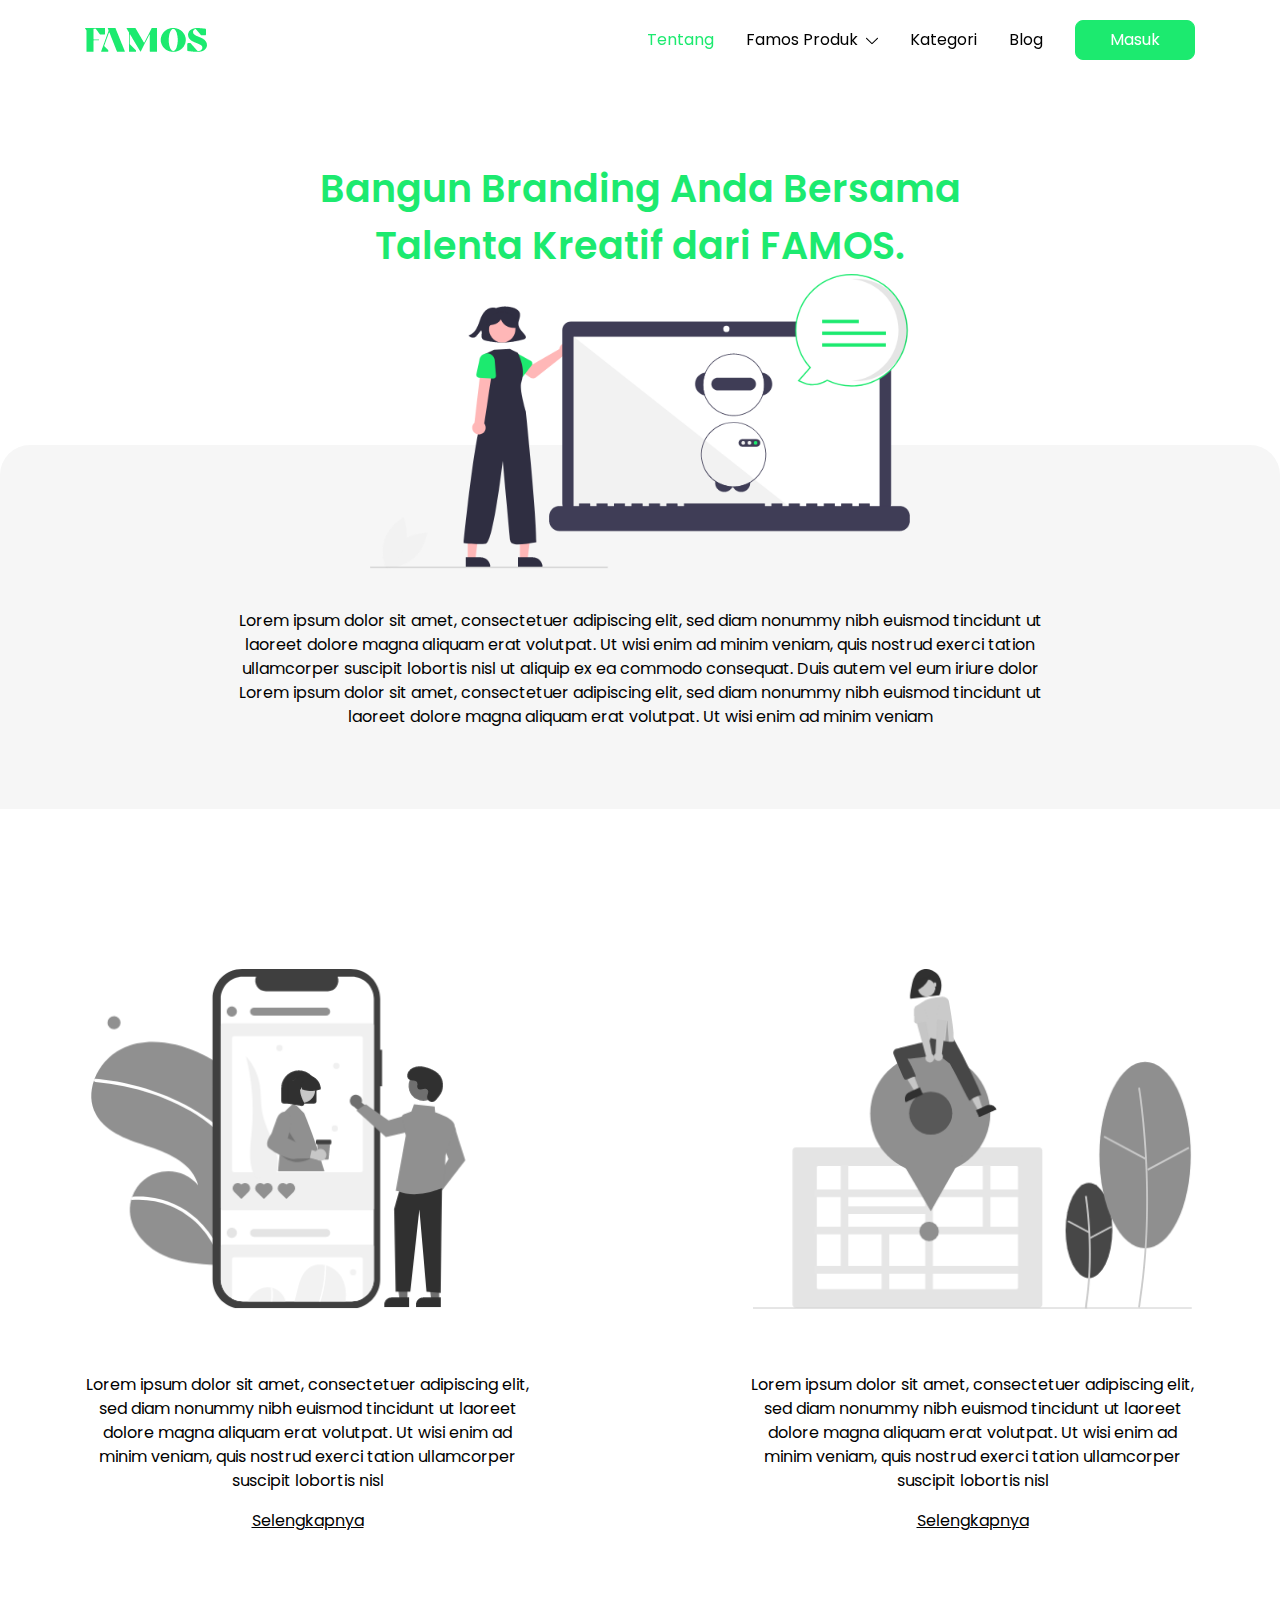
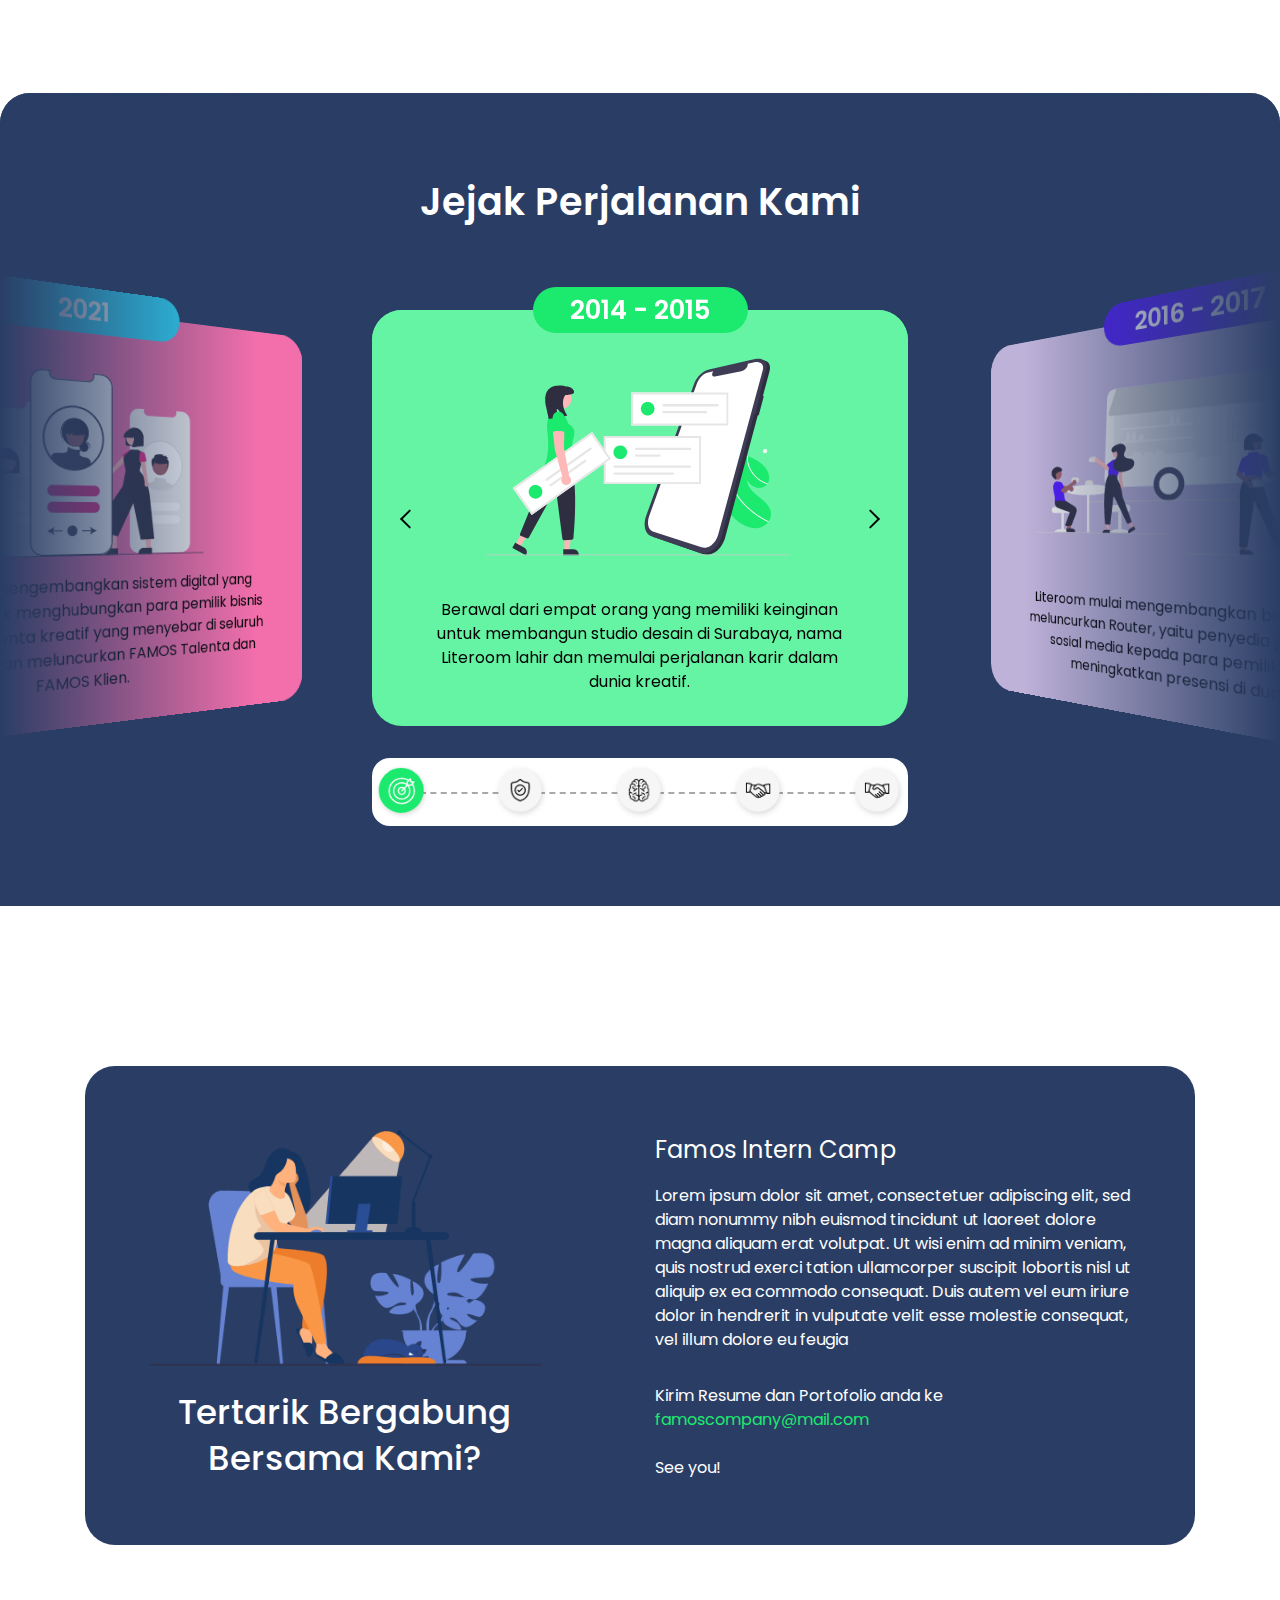
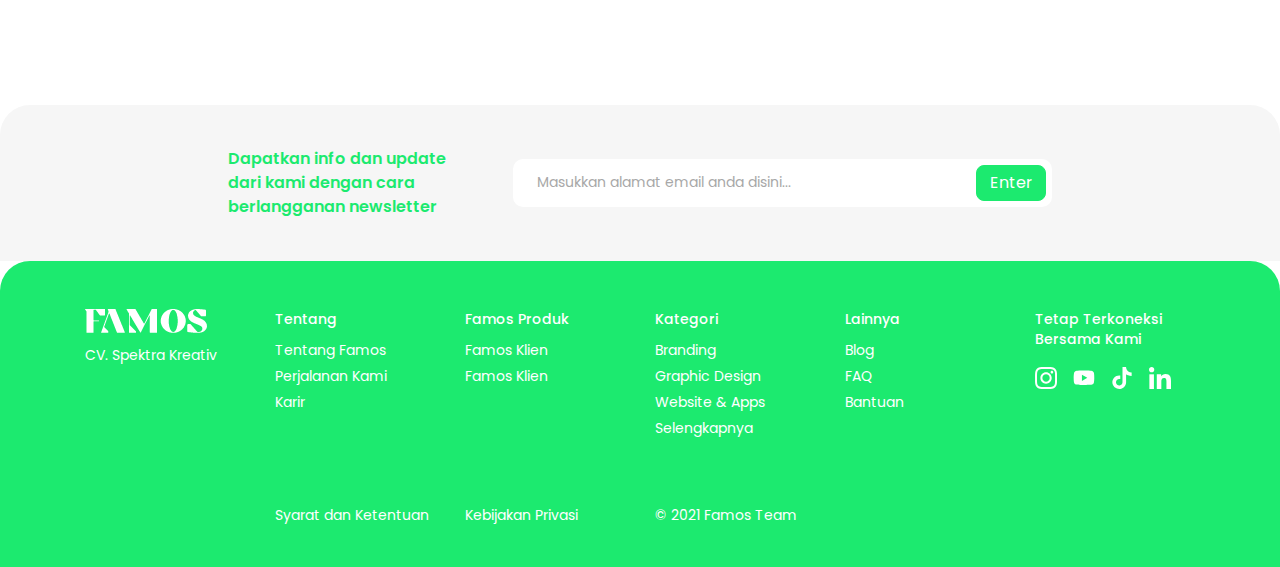
==== commit b3db7f62: "Update Feedback 8-9-2020" ====
--- a/about.html
+++ b/about.html
@@ -23,8 +23,7 @@
             <div class="col-md-10">
               <div class="header__menu">
                 <ul class="main-menu">
-                  <li class="main-menu__item sm-only"><a class="main-menu__link" href="home.html">Beranda</a></li>
-                  <li class="main-menu__item"><a class="main-menu__link" href="about.html">Tentang</a></li>
+                  <li class="main-menu__item active"><a class="main-menu__link" href="about.html">Tentang</a></li>
                   <li class="main-menu__item has-sub"><a class="main-menu__link" href="#">Famos Produk<img class="icon svg" src="images/ic-chevron-down.svg"/></a>
                     <ul class="sub-menu">
                       <li class="sub-menu__item menu-klien"><a class="sub-menu__link" href="famos-klien.html">Famos Klien</a></li>
@@ -65,7 +64,7 @@
           <div class="container">
             <div class="row justify-content-center">
               <div class="col-md-8"> 
-                <h2 class="masthead__title text-center">Lorem Ipsum Dolor Sit Amet</h2>
+                <h2 class="masthead__title text-center">Bangun Branding Anda Bersama Talenta Kreatif dari FAMOS.</h2>
               </div>
               <div class="col-md-6">
                 <div class="masthead__img"><img src="images/img-masthead-about.png"/></div>
@@ -82,20 +81,20 @@
           <div class="container">
             <div class="row justify-content-between">
               <div class="col-md-5 item">
-                <div class="item__img"><img src="images/img-produk-klien.png"/></div>
+                <div class="item__img"><a href="famos-klien.html"><img src="images/img-produk-klien.png"/></a></div>
                 <div class="item__title"></div>
                 <div class="item__desc">
                   <p>Lorem ipsum dolor sit amet, consectetuer adipiscing elit, sed diam nonummy nibh euismod tincidunt ut laoreet dolore magna aliquam erat volutpat. Ut wisi enim ad minim veniam, quis nostrud exerci tation ullamcorper suscipit lobortis nisl</p>
                 </div>
-                <div class="item__action"><a class="btn-link-black" href="#">Selengkapnya</a></div>
+                <div class="item__action"><a class="btn-link-black" href="famos-klien.html">Selengkapnya</a></div>
               </div>
               <div class="col-md-5 item">
-                <div class="item__img"><img src="images/img-produk-talenta.png"/></div>
+                <div class="item__img"><a href="famos-talenta.html"><img src="images/img-produk-talenta.png"/></a></div>
                 <div class="item__title"></div>
                 <div class="item__desc">
                   <p>Lorem ipsum dolor sit amet, consectetuer adipiscing elit, sed diam nonummy nibh euismod tincidunt ut laoreet dolore magna aliquam erat volutpat. Ut wisi enim ad minim veniam, quis nostrud exerci tation ullamcorper suscipit lobortis nisl</p>
                 </div>
-                <div class="item__action"><a class="btn-link-black" href="#">Selengkapnya</a></div>
+                <div class="item__action"><a class="btn-link-black" href="famos-talenta.html">Selengkapnya</a></div>
               </div>
             </div>
           </div>
@@ -106,30 +105,37 @@
             <div class="block-journey__slider slider owl-carousel" data-autoplay="false" data-margin="20">
               <div class="slider__item item" style="background: #64F4A3">
                 <div class="item__img"><img src="images/img-journey-01.png"/></div>
-                <div class="item__year" style="background: #1CEA6F">2014</div>
-                <div class="item__desc">
-                  <p>Lorem ipsum dolor sit amet, consectetuer adipiscing elit, sed diam nonummy</p>
+                <div class="item__year" style="background: #1CEA6F">2014 - 2015</div>
+                <div class="item__desc">
+                  <p>Berawal dari empat orang yang memiliki keinginan untuk membangun studio desain di Surabaya, nama Literoom lahir dan memulai perjalanan karir dalam dunia kreatif.</p>
                 </div>
               </div>
               <div class="slider__item item" style="background: #BFB2D9">
                 <div class="item__img"><img src="images/img-journey-02.png"/></div>
-                <div class="item__year" style="background: #4E1BF8">2015</div>
-                <div class="item__desc">
-                  <p>Lorem ipsum dolor sit amet, consectetuer adipiscing elit, sed diam nonummy</p>
+                <div class="item__year" style="background: #4E1BF8">2016 - 2017</div>
+                <div class="item__desc">
+                  <p>Literoom mulai mengembangkan bisnisnya dengan meluncurkan Router, yaitu penyedia jasa manajemen sosial media kepada para pemilik bisnis untuk meningkatkan presensi di dunia digital.</p>
                 </div>
               </div>
               <div class="slider__item item" style="background: #F2785C">
                 <div class="item__img"><img src="images/img-journey-03.png"/></div>
-                <div class="item__year" style="background: #F23C13">2016</div>
-                <div class="item__desc">
-                  <p>Lorem ipsum dolor sit amet, consectetuer adipiscing elit, sed diam nonummy</p>
+                <div class="item__year" style="background: #F23C13">2018 - 2019</div>
+                <div class="item__desc">
+                  <p>Perkembangan Literoom dan Router semakin pesat. Hal ini dibuktikan dengan luasnya jangkauan klien dari berbagai daerah di Indonesia.</p>
                 </div>
               </div>
               <div class="slider__item item" style="background: #F26FAC">
                 <div class="item__img"><img src="images/img-journey-04.png"/></div>
-                <div class="item__year" style="background: #F02784">2017</div>
-                <div class="item__desc">
-                  <p>Lorem ipsum dolor sit amet, consectetuer adipiscing elit, sed diam nonummy</p>
+                <div class="item__year" style="background: #F02784">2020</div>
+                <div class="item__desc">
+                  <p>Keinginan untuk terus berinovasi melatarbelakangi Literoom melakukan langkah berani yaitu re-branding dan mengubah namanya menjadi FAMOS, digital creative platform yang berlokasi di Surabaya, Jawa Timur.</p>
+                </div>
+              </div>
+              <div class="slider__item item" style="background: #F26FAC">
+                <div class="item__img"><img src="images/img-journey-04.png"/></div>
+                <div class="item__year" style="background: #2EDCFF">2021</div>
+                <div class="item__desc">
+                  <p>FAMOS mulai mengembangkan sistem digital yang terintegrasi untuk menghubungkan para pemilik bisnis dengan para talenta kreatif yang menyebar di seluruh Indonesia, dengan meluncurkan FAMOS Talenta dan FAMOS Klien.</p>
                 </div>
               </div>
             </div>
@@ -139,6 +145,7 @@
                 <li data-item="1"><img src="images/ic-journey-02-black.png"/><img class="color" src="images/ic-journey-02.png"/></li>
                 <li data-item="2"><img src="images/ic-journey-03-black.png"/><img class="color" src="images/ic-journey-03.png"/></li>
                 <li data-item="3"><img src="images/ic-journey-04-black.png"/><img class="color" src="images/ic-journey-04.png"/></li>
+                <li data-item="4"><img src="images/ic-journey-04-black.png"/><img class="color" src="images/ic-journey-04.png"/></li>
               </ul>
             </div>
           </div>
--- a/styles/main.css
+++ b/styles/main.css
@@ -459,19 +459,45 @@
 
 .header__menu .main-menu__item.has-sub:hover .sub-menu { -webkit-transform: rotateX(0); transform: rotateX(0); opacity: 1; visibility: visible; }
 
+.header__menu .main-menu__item.active .main-menu__link { color: #1CEA6F; }
+
 .header__menu .main-menu__link { display: block; color: #000000; font-size: 16px; line-height: 40px; transition: all .3s ease; }
 
 .header__menu .main-menu__link:hover { color: #1CEA6F; text-decoration: none; }
 
 .header__menu .main-menu a.btn { min-width: 120px; }
 
-.header__menu .sub-menu { display: block; position: absolute; top: 100%; background: #FFF; box-shadow: 2px 2px 8px #00000014; padding: 15px 0; border: 1px solid #f1f1f1; border-radius: 10px; -webkit-transform: rotateX(90deg); transform: rotateX(90deg); -webkit-transform-origin: top; transform-origin: top; opacity: 0; visibility: hidden; transition: all .3s ease; }
+.header__menu .sub-menu { display: block; position: absolute; top: 100%; left: 0; background: #FFF; box-shadow: 2px 2px 8px #00000014; padding: 15px 0; border: 1px solid #f1f1f1; border-radius: 10px; -webkit-transform: rotateX(90deg); transform: rotateX(90deg); -webkit-transform-origin: top; transform-origin: top; opacity: 0; visibility: hidden; transition: all .3s ease; }
+
+.header__menu .sub-menu__item.menu-klien a:hover { color: #F23C13; }
+
+.header__menu .sub-menu__item.menu-talenta a:hover { color: #F02784; }
 
 .header__menu .sub-menu__link { display: block; padding: 5px 15px; white-space: nowrap; color: #000000; transition: all .3s ease; }
 
 .header__menu .sub-menu__link:hover { color: #1CEA6F; text-decoration: none; }
 
 .header.sticky { padding: 8px 0; box-shadow: 2px 2px 8px #00000014; }
+
+.header--klien .main-menu__item.has-sub:hover .main-menu__link { color: #F23C13; }
+
+.header--klien .main-menu__item.has-sub:hover .main-menu__link .svg path { fill: #F23C13 !important; }
+
+.header--klien .main-menu__item.has-sub.active .main-menu__link { color: #F23C13; }
+
+.header--klien .main-menu__item.has-sub.active .menu-klien a { color: #F23C13; }
+
+.header--klien .main-menu__link:hover { color: #F23C13; }
+
+.header--talenta .main-menu__item.has-sub:hover .main-menu__link { color: #F02784; }
+
+.header--talenta .main-menu__item.has-sub:hover .main-menu__link .svg path { fill: #F02784 !important; }
+
+.header--talenta .main-menu__item.has-sub.active .main-menu__link { color: #F02784; }
+
+.header--talenta .main-menu__item.has-sub.active .menu-talenta a { color: #F02784; }
+
+.header--talenta .main-menu__link:hover { color: #F02784; }
 
 @media (max-width: 991px) { .header { border-radius: 0 0 15px 15px; padding-top: 15px; padding-bottom: 15px; }
   .header .hide-sm { display: none; }
@@ -579,6 +605,8 @@
 
 .masthead--home .masthead__content .masthead__sub .alt-2 { display: none; color: #F23C13; }
 
+.masthead--home .masthead__content .masthead__sub .alt-2 { display: none; color: #F02784; }
+
 .masthead--home .masthead__content .masthead__title { position: relative; overflow: hidden; }
 
 .masthead--home .masthead__content .masthead__title .alt-1 { display: block; position: relative; -webkit-transform: translateY(0); transform: translateY(0); transition: all .4s ease-in-out; }
@@ -614,6 +642,10 @@
 .masthead--about { position: relative; }
 
 .masthead--about:before { content: ""; display: block; width: 100%; height: 50%; position: absolute; bottom: 0; left: 0; background: #F6F6F6; border-radius: 30px 30px 0 0; }
+
+.masthead--about .masthead__title { color: #1CEA6F; }
+
+.masthead--about .masthead__img { margin-bottom: 40px; }
 
 .masthead--klien .masthead__sub { color: #F23C13; }
 
@@ -781,9 +813,13 @@
 
 .block-category .items .item__wrap:hover:after { opacity: 0.2; }
 
-.block-category .items .item__title { position: relative; z-index: 2; color: #FFF; font-size: 24px; line-height: 1.5em; font-weight: 500; margin-bottom: 24px; }
+.block-category .items .item__title { position: relative; z-index: 2; color: #FFF; font-size: 20px; line-height: 1.5em; font-weight: 500; margin-bottom: 24px; }
 
 .block-category .items .item .icon { position: relative; z-index: 2; display: block; margin-top: auto; width: 40px; height: 40px; }
+
+.block-category__title { font-size: 26px; }
+
+.block-category p { font-size: 14px; }
 
 @media (max-width: 991px) { .block-category { padding-top: 48px; padding-bottom: 48px; }
   .block-category .block-category__title { font-size: 26px; line-height: 1.333em; margin-bottom: 16px; }
@@ -901,15 +937,15 @@
 
 .block-journey__slider { max-width: 536px; margin: 0 auto; }
 
-.block-journey__slider .item { padding-top: 70%; position: relative; border-radius: 30px; }
+.block-journey__slider .item { padding-top: 77.612%; position: relative; border-radius: 30px; }
 
 .block-journey__slider .item__img { z-index: 1; position: absolute; width: 100%; height: 100%; top: 0; left: 0; }
 
 .block-journey__slider .item__img img { display: block; width: 100%; height: auto; }
 
-.block-journey__slider .item__year { z-index: 2; position: absolute; top: -23px; left: calc(50% - 60px); font-size: 26px; line-height: 46px; font-weight: 600; color: #FFF; padding: 0 24px; width: 120px; border-radius: 23px; text-align: center; }
-
-.block-journey__slider .item__desc { z-index: 2; position: absolute; width: 70%; left: 15%; bottom: 0; padding: 0 0 32px; text-align: center; }
+.block-journey__slider .item__year { z-index: 2; position: absolute; top: -23px; left: calc(50% - 107.5px); font-size: 26px; line-height: 46px; font-weight: 600; color: #FFF; padding: 0 24px; width: 215px; border-radius: 23px; text-align: center; }
+
+.block-journey__slider .item__desc { z-index: 2; position: absolute; width: 80%; left: 0; right: 0; margin: 0 auto; bottom: 0; padding: 0 0 32px; text-align: center; }
 
 .block-journey__slider .owl-stage-outer { overflow: visible; }
 
@@ -939,9 +975,9 @@
 
 .block-journey__slider-nav ul { display: block; text-align: center; background: #FFF; border-radius: 18px; font-size: 0; line-height: 0; padding: 4px 0; }
 
-.block-journey__slider-nav ul li { position: relative; display: inline-block; margin: 0 8.5%; cursor: pointer; }
-
-.block-journey__slider-nav ul li img, .block-journey__slider-nav ul li img.color { position: relative; z-index: 2; display: block; width: 60px; height: 60px; }
+.block-journey__slider-nav ul li { position: relative; display: inline-block; margin: 0 5.5%; cursor: pointer; }
+
+.block-journey__slider-nav ul li img, .block-journey__slider-nav ul li img.color { position: relative; z-index: 2; display: block; width: 60px; height: 60px; transition: all .3s ease-in-out; }
 
 .block-journey__slider-nav ul li img.color { display: none; }
 
@@ -956,17 +992,19 @@
 .block-journey__slider-nav ul li:hover img, .block-journey__slider-nav ul li.active img { display: none; }
 
 .block-journey__slider-nav ul li:hover img.color, .block-journey__slider-nav ul li.active img.color { display: block; }
+
+.block-journey__slider-nav ul li:hover img, .block-journey__slider-nav ul li:hover img.color { -webkit-transform: scale(1.1); transform: scale(1.1); }
 
 @media (max-width: 991px) { .block-journey { padding-top: 48px; padding-bottom: 48px; border-radius: 15px 15px 0 0; }
   .block-journey::before, .block-journey::after { width: 10%; }
   .block-journey__title { font-size: 22px; line-height: 1.5em; margin-bottom: 56px; }
   .block-journey__slider { max-width: 75%; }
   .block-journey__slider .item { padding-top: 115%; border-radius: 15px; }
-  .block-journey__slider .item__year { line-height: 32px; font-size: 20px; width: 90px; top: -16px; left: calc(50% - 45px); }
-  .block-journey__slider .item__desc { width: 80%; left: 10%; }
-  .block-journey__slider .item__desc p { font-size: 14px; line-height: 20px; }
+  .block-journey__slider .item__year { line-height: 32px; font-size: 20px; width: 160px; top: -16px; left: calc(50% - 80px); }
+  .block-journey__slider .item__desc { width: 80%; }
+  .block-journey__slider .item__desc p { font-size: 12px; line-height: 18px; }
   .block-journey__slider-nav ul { border-radius: 12px; }
-  .block-journey__slider-nav ul li { margin: 0 2.5%; }
+  .block-journey__slider-nav ul li { margin: 0 0; -webkit-transform: scale(0.8); transform: scale(0.8); }
   .block-journey__slider-nav ul li:before { width: 100%; }
   .block-journey .owl-nav button.owl-prev { left: -30px; }
   .block-journey .owl-nav button.owl-prev span { display: block; width: 30px; height: 30px; background: url("../images/ic-chevron-left-w.svg"); border: 0 !important; box-shadow: none !important; }
@@ -979,7 +1017,7 @@
 
 .block-feature { background: #1CEA6F; border-radius: 30px 30px 0 0; margin-top: 80px; padding-top: 80px; padding-bottom: 16px; color: #FFF; }
 
-.block-feature__title { color: #FFF; text-align: center; margin-bottom: 64px; }
+.block-feature__title { color: #FFF; text-align: center; margin-bottom: 64px; font-size: 32px; }
 
 .block-feature .item { margin-bottom: 64px; }
 
@@ -989,17 +1027,17 @@
 
 .block-feature .item__title { color: #FFF; font-size: 20px; line-height: 1.5em; font-weight: 500; margin-bottom: 12px; }
 
+.block-feature--talenta, .block-feature--klien { background: #F02784; margin-bottom: 80px; }
+
+.block-feature--talenta .items, .block-feature--klien .items { margin-left: -8px; margin-right: -8px; }
+
+.block-feature--talenta .item, .block-feature--klien .item { padding-left: 8px; padding-right: 8px; }
+
+.block-feature--talenta .item__img img, .block-feature--klien .item__img img { width: auto; height: 36px; }
+
+.block-feature--talenta .item__wrap, .block-feature--klien .item__wrap { background: rgba(255, 255, 255, 0.25); padding: 32px; border-radius: 30px; }
+
 .block-feature--klien { background: #F23C13; }
-
-.block-feature--talenta { background: #F02784; margin-bottom: 80px; }
-
-.block-feature--talenta .items { margin-left: -8px; margin-right: -8px; }
-
-.block-feature--talenta .item { padding-left: 8px; padding-right: 8px; }
-
-.block-feature--talenta .item__img img { width: auto; height: 36px; }
-
-.block-feature--talenta .item__wrap { background: rgba(255, 255, 255, 0.25); padding: 32px; border-radius: 30px; }
 
 @media (max-width: 991px) { .block-feature { padding-top: 48px; padding-bottom: 48px; margin-top: 48px; border-radius: 15px 15px 0 0; }
   .block-feature__title { font-size: 22px; line-height: 1.5em; }
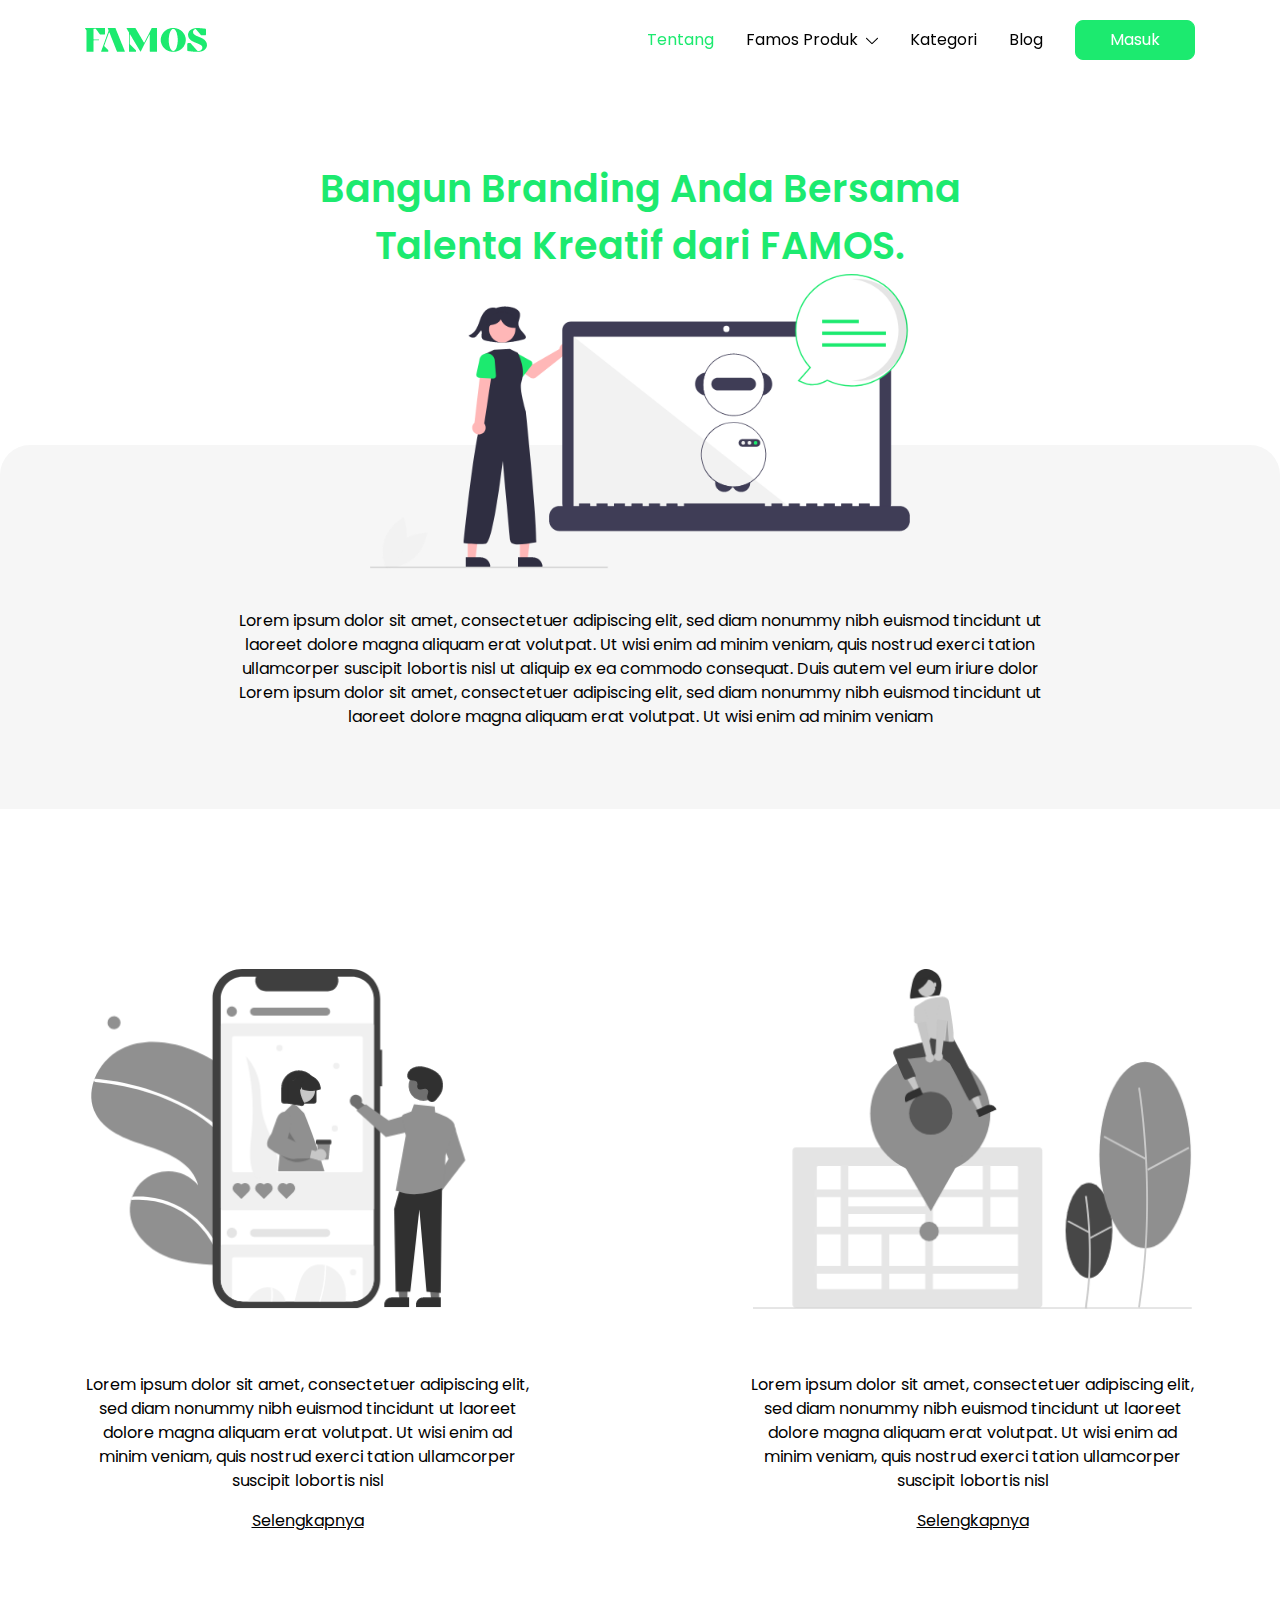
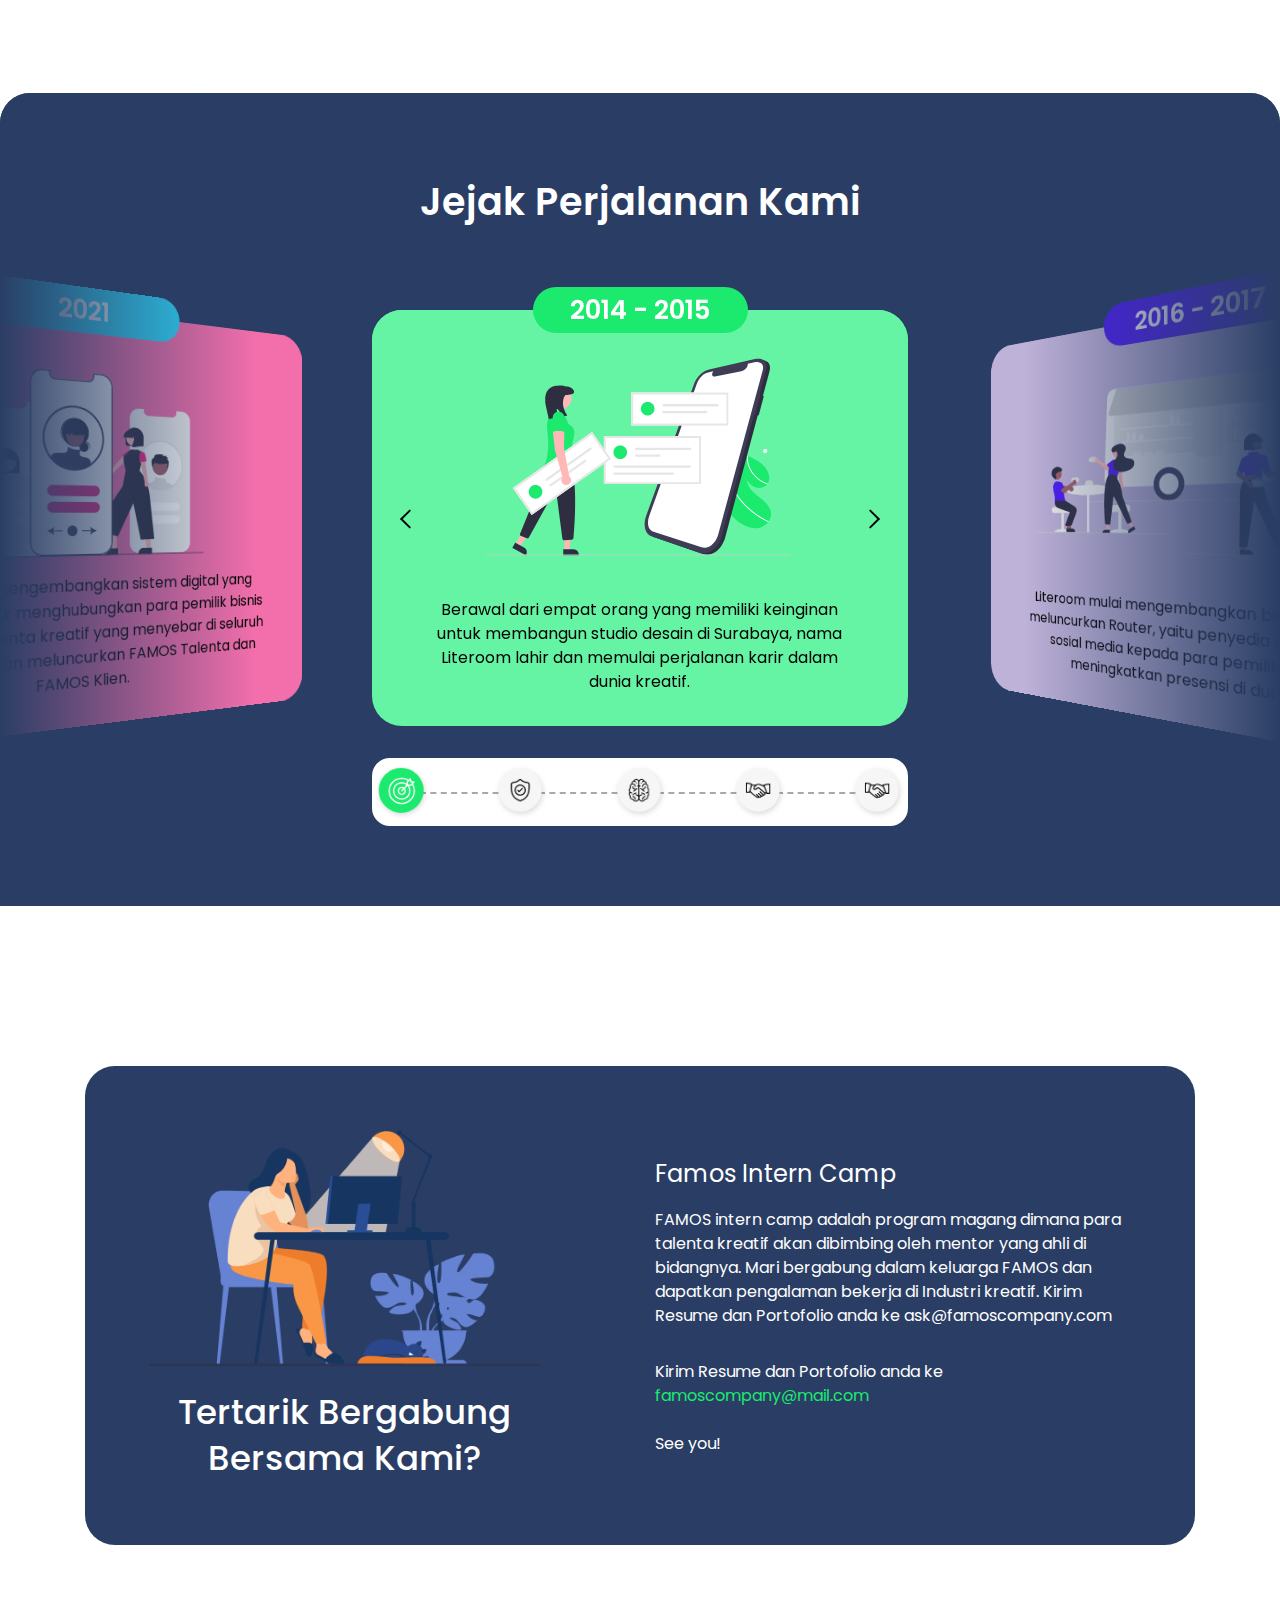
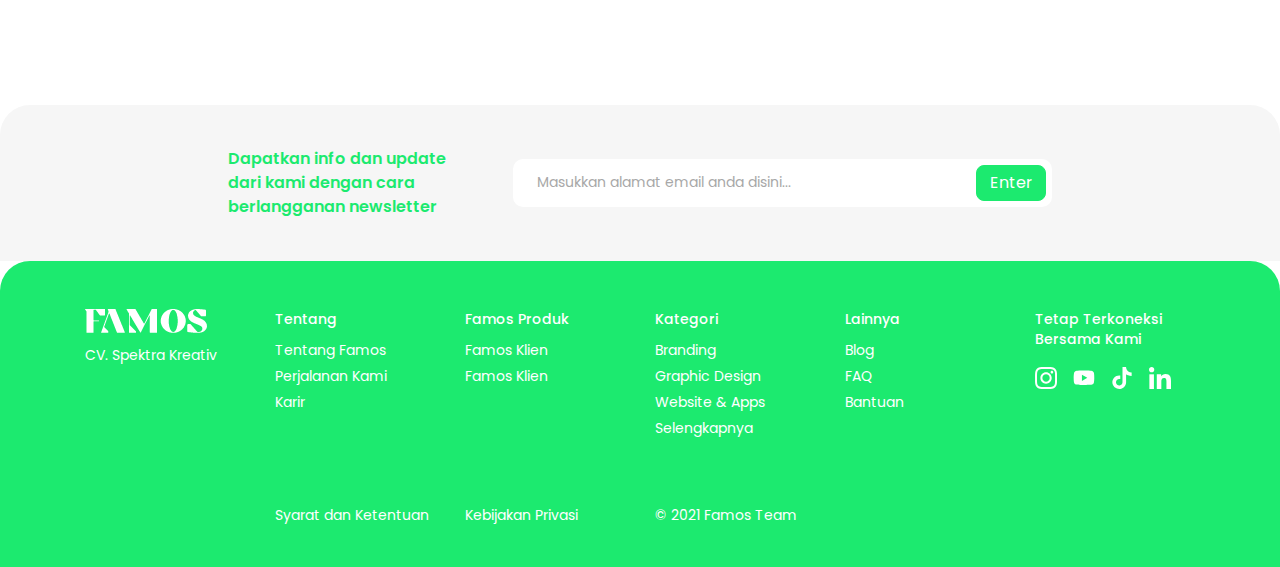
==== commit 39b31a02: "Update feedback" ====
--- a/about.html
+++ b/about.html
@@ -160,7 +160,7 @@
                 </div>
                 <div class="col-md-6 offset-md-1">
                   <h3 class="block-item__title">Famos Intern Camp</h3>
-                  <p>Lorem ipsum dolor sit amet, consectetuer adipiscing elit, sed diam nonummy nibh euismod tincidunt ut laoreet dolore magna aliquam erat volutpat. Ut wisi enim ad minim veniam, quis nostrud exerci tation ullamcorper suscipit lobortis nisl ut aliquip ex ea commodo consequat. Duis autem vel eum iriure dolor in hendrerit in vulputate velit esse molestie consequat, vel illum dolore eu feugia</p>
+                  <p>FAMOS intern camp adalah program magang dimana para talenta kreatif akan dibimbing oleh mentor yang ahli di bidangnya. Mari bergabung dalam keluarga FAMOS dan dapatkan pengalaman bekerja di Industri kreatif. Kirim Resume dan Portofolio anda ke ask@famoscompany.com</p>
                   <p>Kirim Resume dan Portofolio anda ke<br/><a class="link-primary" href="mailto:famoscompany@mail.com">famoscompany@mail.com</a><br/><br/>See you!</p>
                 </div>
               </div>
--- a/styles/main.css
+++ b/styles/main.css
@@ -86,7 +86,7 @@
 
 .text-capital { text-transform: uppercase; }
 
-@media (min-width: 1200px) { * { -webkit-font-smoothing: antialiased; -moz-osx-font-smoothing: grayscale; text-decoration: none; -webkit-font-feature-settings: "kern" 1; -moz-font-feature-settings: "kern" 1; font-feature-settings: "kern" 1; -webkit-font-kerning: normal; font-kerning: normal; }
+@media (min-width: 1200px) { * { -webkit-font-smoothing: antialiased; -moz-osx-font-smoothing: grayscale; text-decoration: none; font-feature-settings: "kern" 1; font-kerning: normal; }
   *::-webkit-scrollbar { width: 10px; background-color: #F9F9F9; }
   *::-webkit-scrollbar-track { -webkit-box-shadow: inset 0 0 3px rgba(0, 0, 0, 0.2); background-color: #F5F5F5; }
   *::-webkit-scrollbar-thumb { background-color: #1CEA6F; border: 1px solid #F9F9F9; } }
@@ -94,7 +94,7 @@
 /* ------------------------------------------------------------------------------------------------ */
 /* BASE */
 /* ------------------------------------------------------------------------------------------------ */
-*, *:after, *:before { box-sizing: border-box; }
+*, *:after, *:before { -webkit-box-sizing: border-box; -moz-box-sizing: border-box; box-sizing: border-box; }
 
 img { max-width: 100%; }
 
@@ -110,16 +110,12 @@
 /* ------------------------------------------------------------------------------------------------ */
 /* Animation */
 /* ------------------------------------------------------------------------------------------------ */
-.bounce-1 { -webkit-animation-name: bounce-1; animation-name: bounce-1; -webkit-animation-timing-function: linear; animation-timing-function: linear; }
-
-@-webkit-keyframes bounce-1 { 0% { -webkit-transform: translateY(0); transform: translateY(0); }
-  50% { -webkit-transform: translateY(-10px); transform: translateY(-10px); }
+.bounce-1 { animation-name: bounce-1; animation-timing-function: linear; }
+
+@keyframes bounce-1 { 0% { transform: translateY(0); }
+  50% { transform: translateY(-10px); }
   100% { ransform: translateY(0); } }
 
-@keyframes bounce-1 { 0% { -webkit-transform: translateY(0); transform: translateY(0); }
-  50% { -webkit-transform: translateY(-10px); transform: translateY(-10px); }
-  100% { ransform: translateY(0); } }
-
 /* ------------------------------------------------------------------------------------------------ */
 /* Custom Plugins */
 /* ------------------------------------------------------------------------------------------------ */
@@ -230,13 +226,13 @@
 
 .btn-white.talenta { color: #F02784; }
 
-.btn-white:hover { color: #1CEA6F; background-color: #e6e5e5; border-color: #e6e5e5; }
+.btn-white:hover { color: #1CEA6F; background-color: #e6e6e6; border-color: #e6e6e6; }
 
 .btn-white:hover.klien { color: #F23C13; }
 
 .btn-white:hover.talenta { color: #F02784; }
 
-.btn-white:focus, .btn-white.focus { color: #1CEA6F; background-color: #e6e5e5; border-color: #e6e5e5; box-shadow: none; }
+.btn-white:focus, .btn-white.focus { color: #1CEA6F; background-color: #e6e6e6; border-color: #e6e6e6; box-shadow: none; }
 
 .btn-white:focus.klien, .btn-white.focus.klien { color: #F23C13; }
 
@@ -248,7 +244,7 @@
 
 .btn-white.disabled.talenta, .btn-white:disabled.talenta { color: #F02784; }
 
-.btn-white:not(:disabled):not(.disabled):active, .btn-white:not(:disabled):not(.disabled).active, .show > .btn-white.dropdown-toggle { color: #1CEA6F; background-color: #e6e5e5; border-color: #e6e5e5; }
+.btn-white:not(:disabled):not(.disabled):active, .btn-white:not(:disabled):not(.disabled).active, .show > .btn-white.dropdown-toggle { color: #1CEA6F; background-color: #e6e6e6; border-color: #e6e6e6; }
 
 .btn-white:not(:disabled):not(.disabled):active.klien, .btn-white:not(:disabled):not(.disabled).active.klien, .show > .btn-white.dropdown-toggle.klien { color: #F23C13; }
 
@@ -314,11 +310,11 @@
 
 .btn-link-arrow { position: relative; color: #000000; text-decoration: underline; transition: all .3s ease; }
 
-.btn-link-arrow:after { content: ""; display: inline-block; vertical-align: middle; margin-left: 2px; width: 1.2em; height: 1.2em; background: url(../images/ic-chevron-right.svg); background-repeat: no-repeat; background-position: center; -webkit-transform: translateX(0); transform: translateX(0); transition: all .4s ease-in-out; }
+.btn-link-arrow:after { content: ""; display: inline-block; vertical-align: middle; margin-left: 2px; width: 1.2em; height: 1.2em; background: url(../images/ic-chevron-right.svg); background-repeat: no-repeat; background-position: center; transform: translateX(0); transition: all .4s ease-in-out; }
 
 .btn-link-arrow:hover { color: #000000; opacity: .5; }
 
-.btn-link-arrow:hover:after { opacity: 1; -webkit-transform: translateX(4px); transform: translateX(4px); }
+.btn-link-arrow:hover:after { opacity: 1; transform: translateX(4px); }
 
 .link-primary { color: #1CEA6F; transition: all .3s ease; }
 
@@ -334,7 +330,7 @@
 
 .accordion > .card > .card-header { position: relative; z-index: 2; color: #BFBFBF; cursor: pointer; border-radius: 30px; border: 0; background: transparent; padding: 32px 90px 32px 32px; font-size: 18px; line-height: 1.5em; font-weight: 500; transition: all .3s ease .2s; margin: 0; }
 
-.accordion > .card > .card-header .chevron { position: absolute; right: 32px; display: block; width: 24px; top: calc(50% - 12px); -webkit-transform: none; transform: none; transition: all .3s ease; }
+.accordion > .card > .card-header .chevron { position: absolute; right: 32px; display: block; width: 24px; top: calc(50% - 12px); transform: none; transition: all .3s ease; }
 
 .accordion > .card > .card-header .chevron .svg { display: block; width: 24px; height: 24px; }
 
@@ -342,7 +338,7 @@
 
 .accordion > .card > .card-header:not(.collapsed) { border-radius: 30px 30px 0 0; color: #000000; }
 
-.accordion > .card > .card-header:not(.collapsed) .chevron { -webkit-transform: rotateX(180deg); transform: rotateX(180deg); }
+.accordion > .card > .card-header:not(.collapsed) .chevron { transform: rotateX(180deg); }
 
 .accordion > .card > .card-header:not(.collapsed) .chevron .svg path { fill: #FFFFFF !important; }
 
@@ -379,7 +375,7 @@
 
 .badge--black:hover { opacity: 0.6; color: #000; }
 
-.pagination { -webkit-justify-content: center; -ms-flex-pack: center; justify-content: center; }
+.pagination { justify-content: center; }
 
 .pagination .page-link { display: block; border: 0; margin: 0; color: #000000; font-size: 14px; line-height: 20px; font-weight: 600; padding: 8px; min-width: 38px; text-align: center; border-radius: 8px; background: transparent; transition: all .3s ease; }
 
@@ -402,12 +398,6 @@
 /* ------------------------------------------------------------------------------------------------ */
 .form-control { height: 40px; border: 1px solid #e5e5e5; border-radius: 4px; font-size: 14px; line-height: 20px; padding: 10px 12px; outline: none !important; }
 
-.form-control::-webkit-input-placeholder { color: #A8A8A8; }
-
-.form-control::-moz-placeholder { color: #A8A8A8; }
-
-.form-control:-ms-input-placeholder { color: #A8A8A8; }
-
 .form-control::placeholder { color: #A8A8A8; }
 
 select.select-control { height: 40px; border: 1px solid #e5e5e5; border-radius: 4px; font-size: 14px; line-height: 20px; padding: 10px 12px; outline: none !important; }
@@ -437,7 +427,7 @@
 
 .header__logo img { display: block; width: auto; height: 24px; margin-top: 8px; margin-bottom: 8px; }
 
-.header__menu .main-menu { display: -webkit-flex; display: -ms-flexbox; display: flex; width: 100%; -webkit-justify-content: flex-end; -ms-flex-pack: end; justify-content: flex-end; -webkit-align-items: center; -ms-flex-align: center; align-items: center; }
+.header__menu .main-menu { display: flex; width: 100%; justify-content: flex-end; align-items: center; }
 
 .header__menu .main-menu__item { display: block; position: relative; padding: 0 16px; }
 
@@ -447,17 +437,17 @@
 
 .header__menu .main-menu__item.has-sub .main-menu__link { position: relative; padding-right: 1.25em; }
 
-.header__menu .main-menu__item.has-sub .main-menu__link .svg { display: block; position: absolute; width: 0.75em; height: 0.75em; top: calc(50% - 0.3em); right: 0; -webkit-transform: rotateX(0); transform: rotateX(0); transition: all .3s ease; }
+.header__menu .main-menu__item.has-sub .main-menu__link .svg { display: block; position: absolute; width: 0.75em; height: 0.75em; top: calc(50% - 0.3em); right: 0; transform: rotateX(0); transition: all .3s ease; }
 
 .header__menu .main-menu__item.has-sub .main-menu__link .svg path { transition: all .3s ease; }
 
 .header__menu .main-menu__item.has-sub:hover .main-menu__link { color: #1CEA6F; }
 
-.header__menu .main-menu__item.has-sub:hover .main-menu__link .svg { -webkit-transform: rotateX(180deg); transform: rotateX(180deg); }
+.header__menu .main-menu__item.has-sub:hover .main-menu__link .svg { transform: rotateX(180deg); }
 
 .header__menu .main-menu__item.has-sub:hover .main-menu__link .svg path { fill: #1CEA6F !important; }
 
-.header__menu .main-menu__item.has-sub:hover .sub-menu { -webkit-transform: rotateX(0); transform: rotateX(0); opacity: 1; visibility: visible; }
+.header__menu .main-menu__item.has-sub:hover .sub-menu { transform: rotateX(0); opacity: 1; visibility: visible; }
 
 .header__menu .main-menu__item.active .main-menu__link { color: #1CEA6F; }
 
@@ -467,7 +457,7 @@
 
 .header__menu .main-menu a.btn { min-width: 120px; }
 
-.header__menu .sub-menu { display: block; position: absolute; top: 100%; left: 0; background: #FFF; box-shadow: 2px 2px 8px #00000014; padding: 15px 0; border: 1px solid #f1f1f1; border-radius: 10px; -webkit-transform: rotateX(90deg); transform: rotateX(90deg); -webkit-transform-origin: top; transform-origin: top; opacity: 0; visibility: hidden; transition: all .3s ease; }
+.header__menu .sub-menu { display: block; position: absolute; top: 100%; left: 0; background: #FFF; box-shadow: 2px 2px 8px #00000014; padding: 15px 0; border: 1px solid #f1f1f1; border-radius: 10px; transform: rotateX(90deg); transform-origin: top; opacity: 0; visibility: hidden; transition: all .3s ease; }
 
 .header__menu .sub-menu__item.menu-klien a:hover { color: #F23C13; }
 
@@ -509,7 +499,7 @@
   .header__menu .sub-menu__link { font-size: 24px; line-height: 1.5em; }
   .header__menu .main-menu { display: block; text-align: center; padding: 80px 36px; }
   .header__menu .main-menu__item { padding: 13px 0; }
-  .header__menu .main-menu__item.has-sub:hover .sub-menu { max-height: -webkit-max-content; max-height: -moz-max-content; max-height: max-content; }
+  .header__menu .main-menu__item.has-sub:hover .sub-menu { max-height: max-content; }
   .header__menu .main-menu__link { display: inline-block; font-size: 26px; line-height: 1.5em; font-weight: 500; }
   .header__menu .main-menu .menu-klien > a { color: #F23C13; }
   .header__menu .main-menu .menu-talenta > a { color: #F02784; }
@@ -529,8 +519,8 @@
   .header .menu-icon span:nth-child(1) { top: calc( 50% - 4px); }
   .header .menu-icon span:nth-child(2) { top: calc( 50% + 4px); }
   body.menu-open .header__menu { opacity: 1; visibility: visible; }
-  body.menu-open .header .menu-icon span:nth-child(1) { top: calc( 50% - 2px); -webkit-transform: rotate(135deg); transform: rotate(135deg); }
-  body.menu-open .header .menu-icon span:nth-child(2) { top: calc( 50% - 2px); -webkit-transform: rotate(-135deg); transform: rotate(-135deg); } }
+  body.menu-open .header .menu-icon span:nth-child(1) { top: calc( 50% - 2px); transform: rotate(135deg); }
+  body.menu-open .header .menu-icon span:nth-child(2) { top: calc( 50% - 2px); transform: rotate(-135deg); } }
 
 /* ------------------------------------------------------------------------------------------------ */
 /* Footer */
@@ -601,33 +591,29 @@
 
 .masthead__img:last-child { margin-bottom: 0; }
 
-.masthead--home .masthead__content .masthead__sub .alt-1 { display: block; color: #1CEA6F; }
-
-.masthead--home .masthead__content .masthead__sub .alt-2 { display: none; color: #F23C13; }
-
-.masthead--home .masthead__content .masthead__sub .alt-2 { display: none; color: #F02784; }
+.masthead--home .masthead__content .masthead__sub .item { display: none; }
+
+.masthead--home .masthead__content .masthead__sub .item.active { display: block; }
 
 .masthead--home .masthead__content .masthead__title { position: relative; overflow: hidden; }
 
-.masthead--home .masthead__content .masthead__title .alt-1 { display: block; position: relative; -webkit-transform: translateY(0); transform: translateY(0); transition: all .4s ease-in-out; }
-
-.masthead--home .masthead__content .masthead__title .alt-1 span.hightlight { color: #1CEA6F; }
-
-.masthead--home .masthead__content .masthead__title .alt-2 { position: absolute; top: 0; left: 0; -webkit-transform: translateY(100%); transform: translateY(100%); transition: all .4s ease-in-out; }
-
-.masthead--home .masthead__content .masthead__title .alt-2 span.hightlight { color: #F23C13; }
-
-.masthead--home .masthead__content .masthead__action .alt-1 { display: block; }
-
-.masthead--home .masthead__content .masthead__action .alt-2 { display: none; }
+.masthead--home .masthead__content .masthead__title .item-title { display: none; }
+
+.masthead--home .masthead__content .masthead__title .item-title span.desc { padding-top: 6px; display: block; font-size: 16px; line-height: 28px; font-weight: 400; }
+
+.masthead--home .masthead__content .masthead__title .item-title.active { display: block; }
+
+.masthead--home .masthead__content .masthead__action .item { display: none; }
+
+.masthead--home .masthead__content .masthead__action .item.active { display: block; }
 
 .masthead--home .masthead__content.active .masthead__sub .alt-1 { display: none; }
 
 .masthead--home .masthead__content.active .masthead__sub .alt-2 { display: block; }
 
-.masthead--home .masthead__content.active .masthead__title .alt-1 { -webkit-transform: translateY(-100%); transform: translateY(-100%); }
-
-.masthead--home .masthead__content.active .masthead__title .alt-2 { -webkit-transform: translateY(0); transform: translateY(0); }
+.masthead--home .masthead__content.active .masthead__title .alt-1 { transform: translateY(-100%); }
+
+.masthead--home .masthead__content.active .masthead__title .alt-2 { transform: translateY(0); }
 
 .masthead--home .masthead__content.active .masthead__action .alt-1 { display: none; }
 
@@ -635,9 +621,9 @@
 
 .masthead--home .slider__item { position: relative; transition: all .3s ease; }
 
-.masthead--home .slider__item.animate-left { -webkit-transform: translateX(-15px); transform: translateX(-15px); }
-
-.masthead--home .slider__item.animate-right { -webkit-transform: translateX(15px); transform: translateX(15px); }
+.masthead--home .slider__item.animate-left { transform: translateX(15px); }
+
+.masthead--home .slider__item.animate-right { transform: translateX(-15px); }
 
 .masthead--about { position: relative; }
 
@@ -651,6 +637,8 @@
 
 .masthead--klien span.hightlight { color: #F23C13; }
 
+.masthead--talenta .masthead__title { font-size: 41px; }
+
 .masthead--talenta .masthead__sub { color: #F02784; }
 
 .masthead--talenta span.hightlight { color: #F02784; }
@@ -663,7 +651,7 @@
 
 .masthead--blog .masthead__cat-form label { display: block; margin-right: 10px; white-space: nowrap; }
 
-.masthead--blog .masthead__cat-form .form-inline { -webkit-flex-wrap: nowrap; -ms-flex-wrap: nowrap; flex-wrap: nowrap; }
+.masthead--blog .masthead__cat-form .form-inline { flex-wrap: nowrap; }
 
 .masthead--blog .masthead__desc p { font-size: 12px; line-height: 18px; }
 
@@ -671,9 +659,9 @@
 
 .masthead--blog .masthead__action .btn-link-arrow { font-size: 12px; line-height: 18px; }
 
-.masthead--blog .masthead__box { border-radius: 30px; overflow: hidden; margin: 0; -webkit-align-items: stretch; -ms-flex-align: stretch; align-items: stretch; }
-
-.masthead--blog .masthead__box-reverse { -webkit-flex-direction: row-reverse; -ms-flex-direction: row-reverse; flex-direction: row-reverse; }
+.masthead--blog .masthead__box { border-radius: 30px; overflow: hidden; margin: 0; align-items: stretch; }
+
+.masthead--blog .masthead__box-reverse { flex-direction: row-reverse; }
 
 .masthead--blog .masthead__box-reverse .masthead__img .badge-wraper { left: auto; right: 36px; }
 
@@ -687,7 +675,7 @@
 
 .masthead--blog .masthead__img img { display: block; width: 100%; height: 100%; position: absolute; top: 0; left: 0; object-fit: cover; object-position: 50% 50%; }
 
-.masthead--blog .masthead__content { display: -webkit-flex; display: -ms-flexbox; display: flex; -webkit-justify-content: center; -ms-flex-pack: center; justify-content: center; -webkit-flex-direction: column; -ms-flex-direction: column; flex-direction: column; padding: 32px; background: #F0F0F0; }
+.masthead--blog .masthead__content { display: flex; justify-content: center; flex-direction: column; padding: 32px; background: #F0F0F0; }
 
 @media (max-width: 991px) { .masthead { padding: 48px 0; overflow: hidden; text-align: center; }
   .masthead .slider { max-width: 90%; margin: 0 auto; }
@@ -783,13 +771,13 @@
 
 .block-clients__wrap .item { display: block; width: 100%; min-width: 160px; padding: 0 8px; }
 
-.block-clients__wrap .item__wrap { padding: 20px; border-radius: 15px; background: #F6F6F6; height: 100px; display: -webkit-flex; display: -ms-flexbox; display: flex; -webkit-justify-content: center; -ms-flex-pack: center; justify-content: center; -webkit-align-items: center; -ms-flex-align: center; align-items: center; }
-
-.block-clients__wrap .item img { -webkit-filter: grayscale(100); filter: grayscale(100); opacity: 0.5; display: block; max-height: 50px; width: auto; transition: all .4s ease-in-out; }
-
-.block-clients__wrap .item:hover img { -webkit-filter: grayscale(0); filter: grayscale(0); opacity: 1; }
-
-.block-clients .marquee__container { display: -webkit-flex; display: -ms-flexbox; display: flex; min-width: 100vw; }
+.block-clients__wrap .item__wrap { padding: 20px; border-radius: 15px; background: #F6F6F6; height: 100px; display: flex; justify-content: center; align-items: center; }
+
+.block-clients__wrap .item img { filter: grayscale(100); opacity: 0.5; display: block; max-height: 50px; width: auto; transition: all .4s ease-in-out; }
+
+.block-clients__wrap .item:hover img { filter: grayscale(0); opacity: 1; }
+
+.block-clients .marquee__container { display: flex; min-width: 100vw; }
 
 .block-clients--home { padding-top: 160px; }
 
@@ -805,7 +793,7 @@
 
 .block-category .items .item { padding-left: 8px; padding-right: 8px; opacity: 1; }
 
-.block-category .items .item__wrap { position: relative; overflow: hidden; display: -webkit-flex; display: -ms-flexbox; display: flex; -webkit-flex-direction: column; -ms-flex-direction: column; flex-direction: column; padding: 20px; margin-bottom: 16px; border-radius: 30px; }
+.block-category .items .item__wrap { position: relative; overflow: hidden; display: flex; flex-direction: column; padding: 20px; margin-bottom: 16px; border-radius: 30px; }
 
 .block-category .items .item__wrap:after { z-index: 1; content: ""; display: block; position: absolute; top: 0; left: 0; width: 100%; height: 100%; background: #000; opacity: 0; transition: all .3s ease-in-out; }
 
@@ -842,9 +830,9 @@
 
 .block-post .post__img { display: block; position: relative; padding-top: 78%; overflow: hidden; border-radius: 30px 30px 0 0; }
 
-.block-post .post__img img { display: block; position: absolute; width: 100%; height: 100%; top: 0; left: 0; object-fit: cover; object-position: 50% 50%; -webkit-transform: none; transform: none; transition: all 1s ease-in-out; }
-
-.block-post .post__img:hover img { -webkit-transform: scale(1.1); transform: scale(1.1); }
+.block-post .post__img img { display: block; position: absolute; width: 100%; height: 100%; top: 0; left: 0; object-fit: cover; object-position: 50% 50%; transform: none; transition: all 1s ease-in-out; }
+
+.block-post .post__img:hover img { transform: scale(1.1); }
 
 .block-post .post__content { padding: 20px 20px 30px; background: #F0F0F0; border-radius: 0 0 30px 30px; }
 
@@ -880,9 +868,9 @@
 
 .block-post .post--featured .post__action { padding-top: 48px; }
 
-.block-post .post--featured .post__content { display: -webkit-flex; display: -ms-flexbox; display: flex; -webkit-justify-content: center; -ms-flex-pack: center; justify-content: center; -webkit-flex-direction: column; -ms-flex-direction: column; flex-direction: column; padding: 32px; background: #F0F0F0; border-radius: 0; }
-
-.block-post .post--featured.reverse { -webkit-flex-direction: row-reverse; -ms-flex-direction: row-reverse; flex-direction: row-reverse; }
+.block-post .post--featured .post__content { display: flex; justify-content: center; flex-direction: column; padding: 32px; background: #F0F0F0; border-radius: 0; }
+
+.block-post .post--featured.reverse { flex-direction: row-reverse; }
 
 .block-post .post--featured.reverse .post__img .badge-wraper { left: auto; right: 36px; }
 
@@ -905,7 +893,7 @@
 
 .page-blog__cat-form label { display: block; margin-right: 10px; white-space: nowrap; }
 
-.page-blog__cat-form .form-inline { -webkit-flex-wrap: nowrap; -ms-flex-wrap: nowrap; flex-wrap: nowrap; }
+.page-blog__cat-form .form-inline { flex-wrap: nowrap; }
 
 .block-ap { padding-top: 80px; padding-bottom: 80px; }
 
@@ -913,18 +901,18 @@
 
 .block-ap .item__img { text-align: center; margin-bottom: 64px; }
 
-.block-ap .item__img img { display: inline-block; width: auto; height: 340px; -webkit-filter: grayscale(100%); filter: grayscale(100%); transition: all .3s ease; }
+.block-ap .item__img img { display: inline-block; width: auto; height: 340px; filter: grayscale(100%); transition: all .3s ease; }
 
 .block-ap .item__action { padding-top: 16px; }
 
-.block-ap .item:hover .item__img img { -webkit-filter: grayscale(0); filter: grayscale(0); }
+.block-ap .item:hover .item__img img { filter: grayscale(0); }
 
 .block-ap--about { padding-top: 160px; padding-bottom: 160px; }
 
 @media (max-width: 991px) { .block-ap { padding-top: 48px; padding-bottom: 48px; }
   .block-ap .item { margin-bottom: 48px; }
   .block-ap .item__img { max-width: 80%; margin: 0 auto 48px; }
-  .block-ap .item__img img { width: 100%; height: auto; -webkit-filter: grayscale(0); filter: grayscale(0); }
+  .block-ap .item__img img { width: 100%; height: auto; filter: grayscale(0); }
   .block-ap .item + .item { margin-top: 16px; } }
 
 .block-journey { background: #2A3E65; width: 100%; overflow: hidden; padding-top: 80px; padding-bottom: 80px; border-radius: 30px 30px 0 0; position: relative; }
@@ -961,13 +949,13 @@
 
 .block-journey__slider .owl-item.active { z-index: 2; }
 
-.block-journey__slider .owl-item.active .item { -webkit-transform: none; transform: none; }
+.block-journey__slider .owl-item.active .item { transform: none; }
 
 .block-journey__slider .owl-item.active + .owl-item { z-index: 1; }
 
 .block-journey__slider .owl-item.active + .owl-item .item { -webkit-transform: perspective(400px) rotateY(-20deg); }
 
-.block-journey__slider .owl-item.transition .item { -webkit-transform: none !important; transform: none !important; }
+.block-journey__slider .owl-item.transition .item { transform: none !important; }
 
 .block-journey__slider.owl-grab .owl-item .item { -webkit-transform: none !important; }
 
@@ -989,11 +977,11 @@
 
 .block-journey__slider-nav ul li:last-child:before { display: none; }
 
-.block-journey__slider-nav ul li:hover img, .block-journey__slider-nav ul li.active img { display: none; }
-
-.block-journey__slider-nav ul li:hover img.color, .block-journey__slider-nav ul li.active img.color { display: block; }
-
-.block-journey__slider-nav ul li:hover img, .block-journey__slider-nav ul li:hover img.color { -webkit-transform: scale(1.1); transform: scale(1.1); }
+.block-journey__slider-nav ul li.active img { display: none; }
+
+.block-journey__slider-nav ul li.active img.color { display: block; }
+
+.block-journey__slider-nav ul li:hover img, .block-journey__slider-nav ul li:hover img.color { transform: scale(1.2); }
 
 @media (max-width: 991px) { .block-journey { padding-top: 48px; padding-bottom: 48px; border-radius: 15px 15px 0 0; }
   .block-journey::before, .block-journey::after { width: 10%; }
@@ -1004,7 +992,7 @@
   .block-journey__slider .item__desc { width: 80%; }
   .block-journey__slider .item__desc p { font-size: 12px; line-height: 18px; }
   .block-journey__slider-nav ul { border-radius: 12px; }
-  .block-journey__slider-nav ul li { margin: 0 0; -webkit-transform: scale(0.8); transform: scale(0.8); }
+  .block-journey__slider-nav ul li { margin: 0 0; transform: scale(0.8); }
   .block-journey__slider-nav ul li:before { width: 100%; }
   .block-journey .owl-nav button.owl-prev { left: -30px; }
   .block-journey .owl-nav button.owl-prev span { display: block; width: 30px; height: 30px; background: url("../images/ic-chevron-left-w.svg"); border: 0 !important; box-shadow: none !important; }
@@ -1035,7 +1023,7 @@
 
 .block-feature--talenta .item__img img, .block-feature--klien .item__img img { width: auto; height: 36px; }
 
-.block-feature--talenta .item__wrap, .block-feature--klien .item__wrap { background: rgba(255, 255, 255, 0.25); padding: 32px; border-radius: 30px; }
+.block-feature--talenta .item__wrap, .block-feature--klien .item__wrap { background: rgba(255, 255, 255, 0.25); padding: 50px 32px; border-radius: 30px; height: 100%; }
 
 .block-feature--klien { background: #F23C13; }
 
@@ -1043,14 +1031,14 @@
   .block-feature__title { font-size: 22px; line-height: 1.5em; }
   .block-feature .item { text-align: center; }
   .block-feature .item p { font-size: 14px; line-height: 1.5em; }
-  .block-feature--talenta .item { margin-bottom: 40px; text-align: left; }
-  .block-feature--talenta .item__wrap { border-radius: 15px; } }
+  .block-feature--talenta .item, .block-feature--klien .item { margin-bottom: 40px; text-align: left; }
+  .block-feature--talenta .item__wrap, .block-feature--klien .item__wrap { border-radius: 15px; } }
 
 .block-accord { padding-top: 80px; padding-bottom: 80px; overflow: hidden; }
 
 .block-accord__title { font-size: 30px; line-height: 1.5em; margin-bottom: 32px; }
 
-.block-accord__sidebar .accordion > .card.open > .card-header { pointer-events: none; }
+.block-accord__sidebar .accordion > .card.open > .card-header { pointer-events: none; padding-bottom: 12px; }
 
 .block-accord__slider { width: 120%; border-radius: 30px; overflow: hidden; }
 
@@ -1078,7 +1066,7 @@
 
 .block-steps .step__number:before { content: ""; display: block; width: calc(100% + 24px); position: absolute; z-index: 1; top: 50%; left: 50%; border-top: 2px dashed #707070; }
 
-.block-steps .step__number span { position: relative; z-index: 2; font-size: 24px; line-height: 42px; font-weight: 600; width: 42px; height: 42px; display: -webkit-flex; display: -ms-flexbox; display: flex; -webkit-align-items: center; -ms-flex-align: center; align-items: center; -webkit-justify-content: center; -ms-flex-pack: center; justify-content: center; color: #FFF; background: #000; border-radius: 21px; margin: 0 auto 48px; }
+.block-steps .step__number span { position: relative; z-index: 2; font-size: 24px; line-height: 42px; font-weight: 600; width: 42px; height: 42px; display: flex; align-items: center; justify-content: center; color: #FFF; background: #000; border-radius: 21px; margin: 0 auto 48px; }
 
 .block-steps .step__img { position: relative; width: 100%; padding-top: 70%; margin: 0 0 32px; }
 
@@ -1098,7 +1086,7 @@
 
 .block-getstarted { padding-top: 80px; padding-bottom: 80px; }
 
-.block-getstarted__img { display: -webkit-flex; display: -ms-flexbox; display: flex; -webkit-align-items: center; -ms-flex-align: center; align-items: center; -webkit-justify-content: center; -ms-flex-pack: center; justify-content: center; }
+.block-getstarted__img { display: flex; align-items: center; justify-content: center; }
 
 .block-getstarted__title { color: #FFF; font-size: 32px; line-height: 1.3em; margin-bottom: 8px; }
 
@@ -1106,7 +1094,7 @@
 
 .block-getstarted__desc p { color: #FFF; font-size: 12px; line-height: 1.5em; }
 
-.block-getstarted__wrap { background: #1CEA6F; border-radius: 30px; padding-top: 32px; padding-bottom: 32px; -webkit-align-items: center; -ms-flex-align: center; align-items: center; }
+.block-getstarted__wrap { background: #1CEA6F; border-radius: 30px; padding-top: 32px; padding-bottom: 32px; align-items: center; }
 
 .block-getstarted--klien .block-getstarted__wrap { background: #F23C13; }
 
@@ -1126,7 +1114,7 @@
 
 .category-nav .slider__item a:hover { text-decoration: none; }
 
-.category-nav .slider-nav:not(.owl-carousel) { display: -webkit-flex; display: -ms-flexbox; display: flex; margin-left: -12px; margin-right: -12px; }
+.category-nav .slider-nav:not(.owl-carousel) { display: flex; margin-left: -12px; margin-right: -12px; }
 
 .category-nav .slider-nav:not(.owl-carousel) .slider__item { padding-left: 12px; padding-right: 12px; }
 
@@ -1140,7 +1128,7 @@
 
 .category-nav .owl-carousel .owl-nav * { border: 0; }
 
-.category-nav .owl-carousel .owl-nav span { background: #FFF; height: 60px; width: 200px; display: -webkit-flex; display: -ms-flexbox; display: flex; -webkit-align-items: center; -ms-flex-align: center; align-items: center; border-radius: 0; }
+.category-nav .owl-carousel .owl-nav span { background: #FFF; height: 60px; width: 200px; display: flex; align-items: center; border-radius: 0; }
 
 .category-nav .owl-carousel .owl-nav span:hover { box-shadow: none; border: 0; }
 
@@ -1150,18 +1138,18 @@
 
 .category-nav .owl-carousel .owl-nav button.owl-prev { top: -3px; left: 0; }
 
-.category-nav .owl-carousel .owl-nav button.owl-prev span { -webkit-justify-content: flex-start; -ms-flex-pack: start; justify-content: flex-start; background: linear-gradient(90deg, white 20%, rgba(255, 255, 255, 0) 100%); }
+.category-nav .owl-carousel .owl-nav button.owl-prev span { justify-content: flex-start; background: linear-gradient(90deg, white 20%, rgba(255, 255, 255, 0) 100%); }
 
 .category-nav .owl-carousel .owl-nav button.owl-next { top: -3px; right: 0; }
 
-.category-nav .owl-carousel .owl-nav button.owl-next span { -webkit-justify-content: flex-end; -ms-flex-pack: end; justify-content: flex-end; background: linear-gradient(90deg, rgba(255, 255, 255, 0) 0%, white 80%); }
+.category-nav .owl-carousel .owl-nav button.owl-next span { justify-content: flex-end; background: linear-gradient(90deg, rgba(255, 255, 255, 0) 0%, white 80%); }
 
 @media (max-width: 991px) { .category-nav .owl-carousel .owl-stage { min-width: 200%; }
   .category-nav .owl-carousel .owl-nav { display: none; } }
 
-.page-category { padding-top: 80px; padding-bottom: 120px; background: #64F4A3; border-radius: 30px 30px 0 0; }
-
-.page-category .item-grid { margin-left: -8px; margin-right: -8px; -webkit-align-items: stretch; -ms-flex-align: stretch; align-items: stretch; }
+.page-category { padding-top: 100px; padding-bottom: 120px; background: #64F4A3; border-radius: 30px 30px 0 0; }
+
+.page-category .item-grid { margin-left: -8px; margin-right: -8px; align-items: stretch; }
 
 .page-category .item { margin-bottom: 16px; padding-left: 8px; padding-right: 8px; }
 
@@ -1177,7 +1165,7 @@
 
 .page-category .item__price .price { color: #1CEA6F; font-size: 18px; line-height: 1.5em; font-weight: 500; }
 
-.page-category .item__wrap { display: -webkit-flex; display: -ms-flexbox; display: flex; -webkit-flex-direction: column; -ms-flex-direction: column; flex-direction: column; text-decoration: none; color: #000000; padding: 32px; height: 100%; background: #FFF; border-radius: 30px; }
+.page-category .item__wrap { display: flex; flex-direction: column; text-decoration: none; color: #000000; padding: 32px; height: 100%; background: #FFF; border-radius: 30px; }
 
 .page-category .item a.item__wrap:hover .item__title { color: #1CEA6F; }
 
@@ -1241,13 +1229,13 @@
 
 .page-single__head { margin-bottom: 80px; }
 
-.login-page, .signup-page { min-height: 100vh; display: -webkit-flex; display: -ms-flexbox; display: flex; -webkit-align-items: center; -ms-flex-align: center; align-items: center; -webkit-justify-content: center; -ms-flex-pack: center; justify-content: center; background: #64F4A3; padding-top: 48px; padding-bottom: 48px; }
+.login-page, .signup-page { min-height: 100vh; display: flex; align-items: center; justify-content: center; background: #64F4A3; padding-top: 48px; padding-bottom: 48px; }
 
 .login-page__type, .signup-page__type { max-width: 340px; margin: 0 auto; }
 
 .login-page__type .title, .signup-page__type .title { font-size: 34px; line-height: 1.5em; text-align: center; margin-bottom: 48px; }
 
-.login-page__type .btn-box, .signup-page__type .btn-box { -webkit-flex-direction: column; -ms-flex-direction: column; flex-direction: column; text-align: center; width: 100%; }
+.login-page__type .btn-box, .signup-page__type .btn-box { flex-direction: column; text-align: center; width: 100%; }
 
 .login-page__type .btn-box span, .signup-page__type .btn-box span { display: block; margin-bottom: 24px; }
 
@@ -1273,7 +1261,7 @@
 
 .login-page__type .login-cta, .signup-page__type .login-cta { text-align: center; margin-top: 80px; font-size: 14px; line-height: 1.5em; }
 
-.login-page__form, .signup-page__form { width: 100%; max-width: 310px; margin: 0 auto; -webkit-align-self: flex-start; -ms-flex-item-align: start; align-self: flex-start; }
+.login-page__form, .signup-page__form { width: 100%; max-width: 310px; margin: 0 auto; align-self: flex-start; }
 
 .login-page__form .title, .signup-page__form .title { font-size: 22px; line-height: 1.5em; margin-bottom: 32px; text-align: center; }
 
@@ -1287,27 +1275,21 @@
 
 .login-page__form .form-control, .signup-page__form .form-control { font-size: 14px; line-height: 24px; border: 0; background: #F6F6F6; }
 
-.login-page__form .form-control::-webkit-input-placeholder, .signup-page__form .form-control::-webkit-input-placeholder { color: #D0D0D0; }
-
-.login-page__form .form-control::-moz-placeholder, .signup-page__form .form-control::-moz-placeholder { color: #D0D0D0; }
-
-.login-page__form .form-control:-ms-input-placeholder, .signup-page__form .form-control:-ms-input-placeholder { color: #D0D0D0; }
-
 .login-page__form .form-control::placeholder, .signup-page__form .form-control::placeholder { color: #D0D0D0; }
 
 .login-page__form .login-cta, .signup-page__form .login-cta { text-align: center; margin-top: 40px; font-size: 14px; line-height: 1.5em; }
 
-.login-page__img, .signup-page__img { position: relative; display: -webkit-flex; display: -ms-flexbox; display: flex; height: 100%; -webkit-align-items: center; -ms-flex-align: center; align-items: center; }
+.login-page__img, .signup-page__img { position: relative; display: flex; height: 100%; align-items: center; }
 
 .login-page__img:before, .signup-page__img:before { z-index: 1; content: ""; display: block; width: 95%; height: 100%; position: absolute; top: 0; right: 0; background: #1CEA6F; border-radius: 30px; }
 
 .login-page__img img, .signup-page__img img { position: relative; z-index: 2; display: block; height: auto; width: 100%; }
 
-.login-page__wrap, .signup-page__wrap { display: -webkit-flex; display: -ms-flexbox; display: flex; position: relative; -webkit-align-items: stretch; -ms-flex-align: stretch; align-items: stretch; }
+.login-page__wrap, .signup-page__wrap { display: flex; position: relative; align-items: stretch; }
 
 .login-page__left, .signup-page__left { z-index: 2; position: relative; display: block; width: 580px; }
 
-.login-page__right, .signup-page__right { z-index: 1; position: relative; background: #FFF; margin-left: -30px; border-radius: 0 30px 30px 0; display: -webkit-flex; display: -ms-flexbox; display: flex; -webkit-align-items: flex-end; -ms-flex-align: end; align-items: flex-end; padding: 64px 40px 40px 70px; width: calc(100% - 550px); }
+.login-page__right, .signup-page__right { z-index: 1; position: relative; background: #FFF; margin-left: -30px; border-radius: 0 30px 30px 0; display: flex; align-items: flex-end; padding: 64px 40px 40px 70px; width: calc(100% - 550px); }
 
 .login-page__right .back, .signup-page__right .back { display: block; position: absolute; top: 30px; left: 60px; cursor: pointer; opacity: 1; transition: all .3s ease; }
 
@@ -1375,5 +1357,3 @@
 /* ------------------------------------------------------------------------------------------------ */
 /* Responsive */
 /* ------------------------------------------------------------------------------------------------ */
-
-/*# sourceMappingURL=main.css.map */
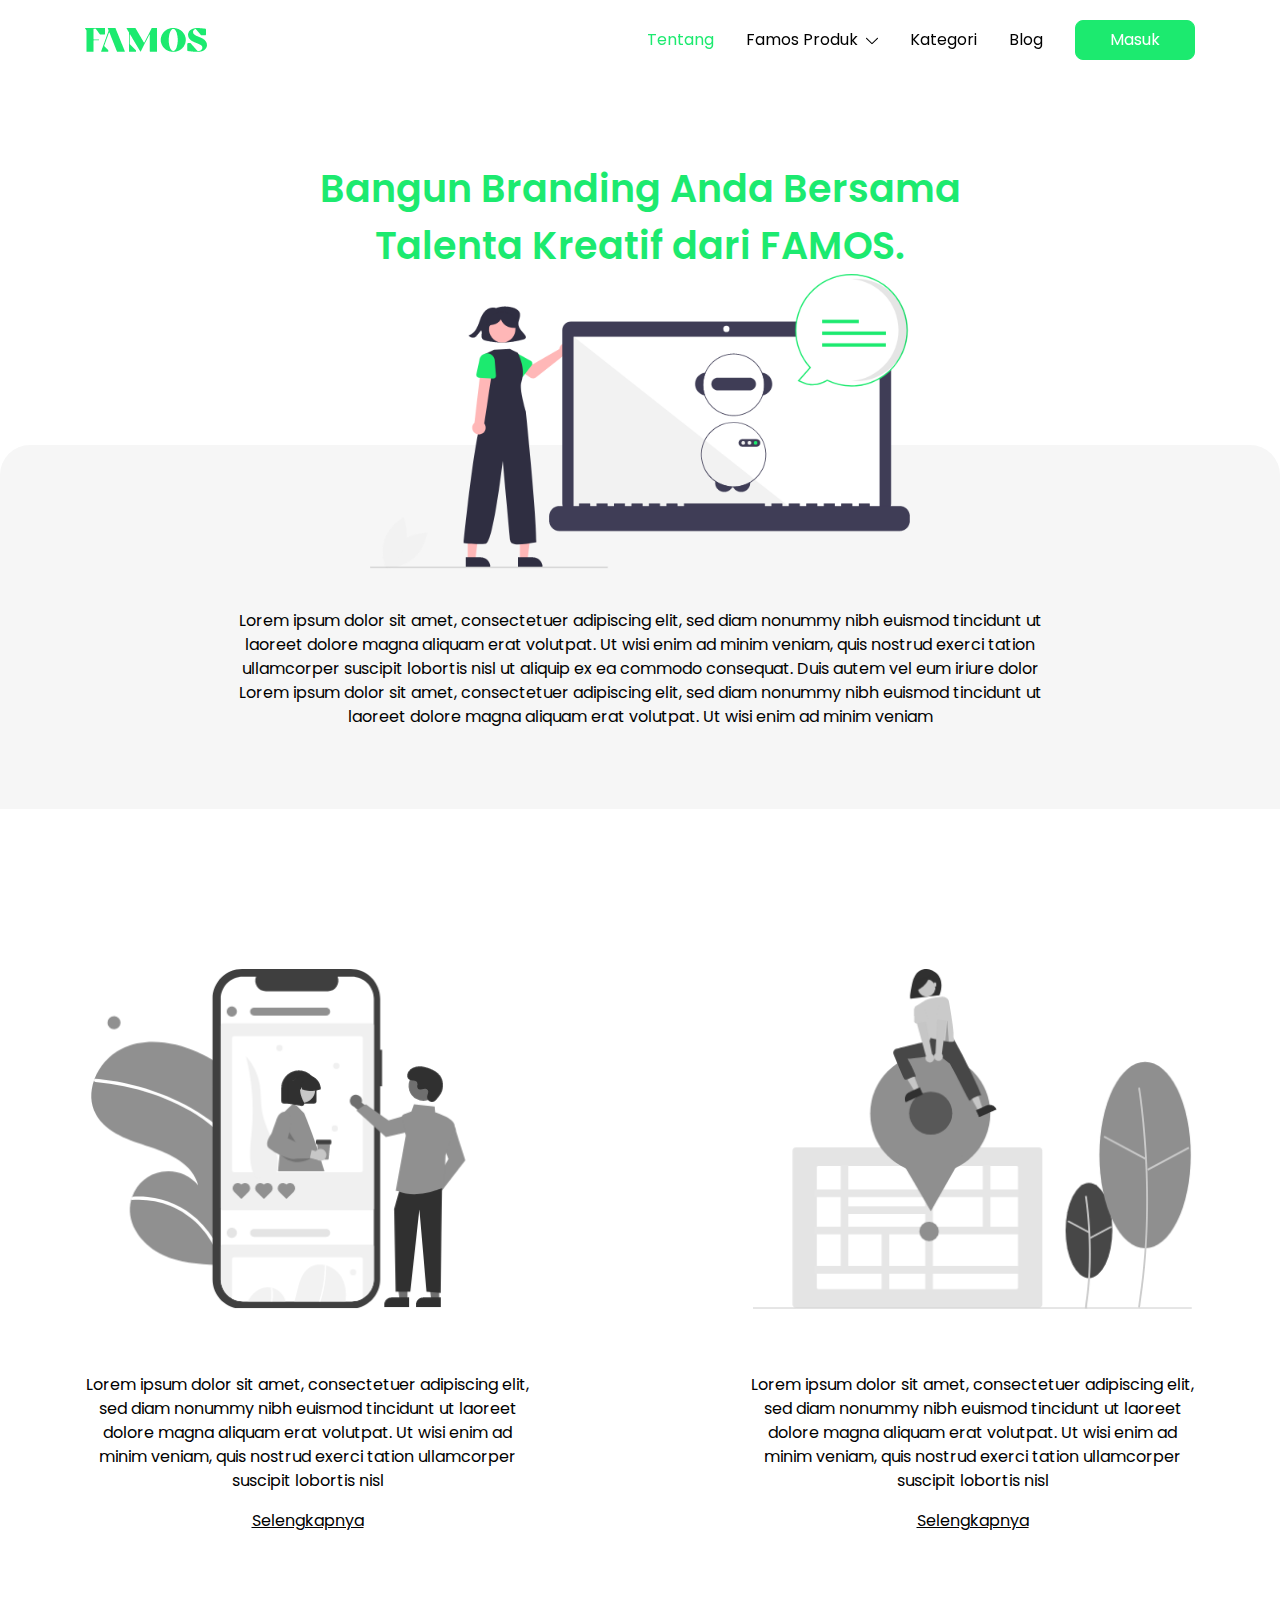
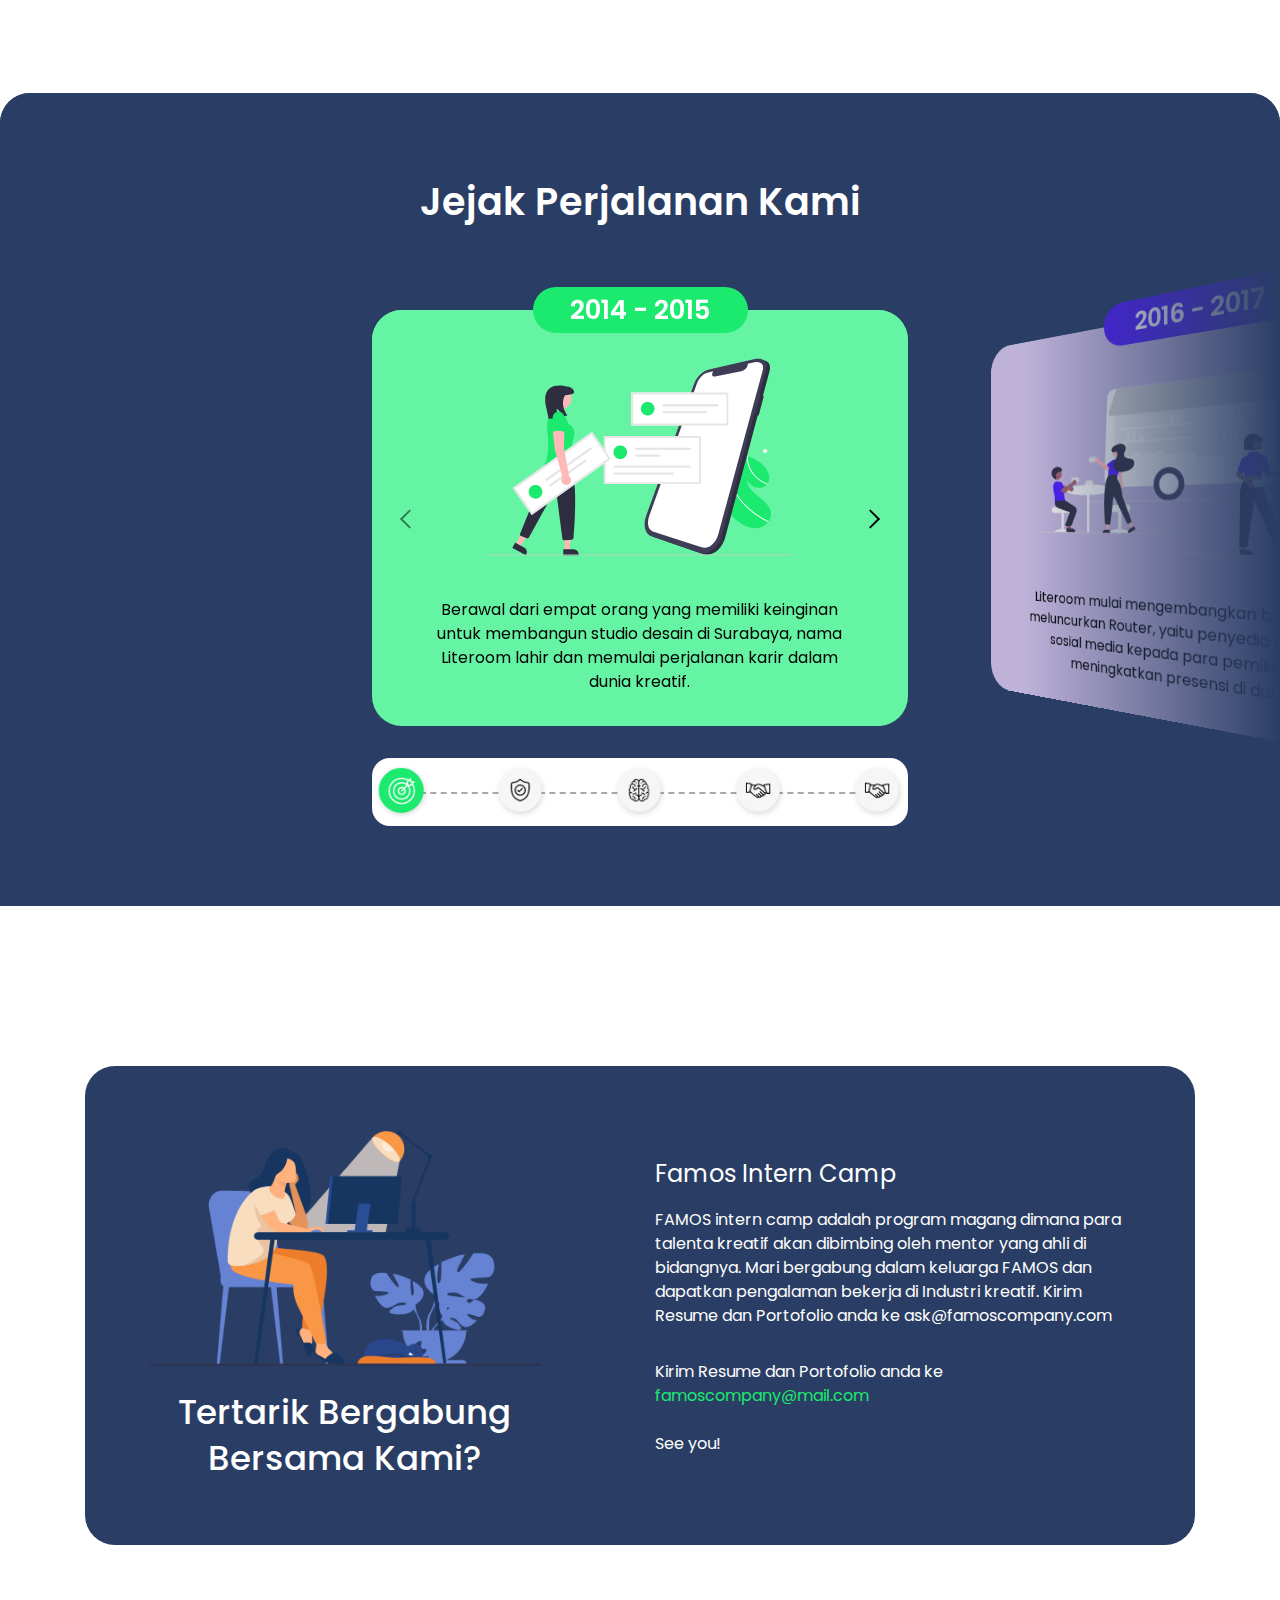
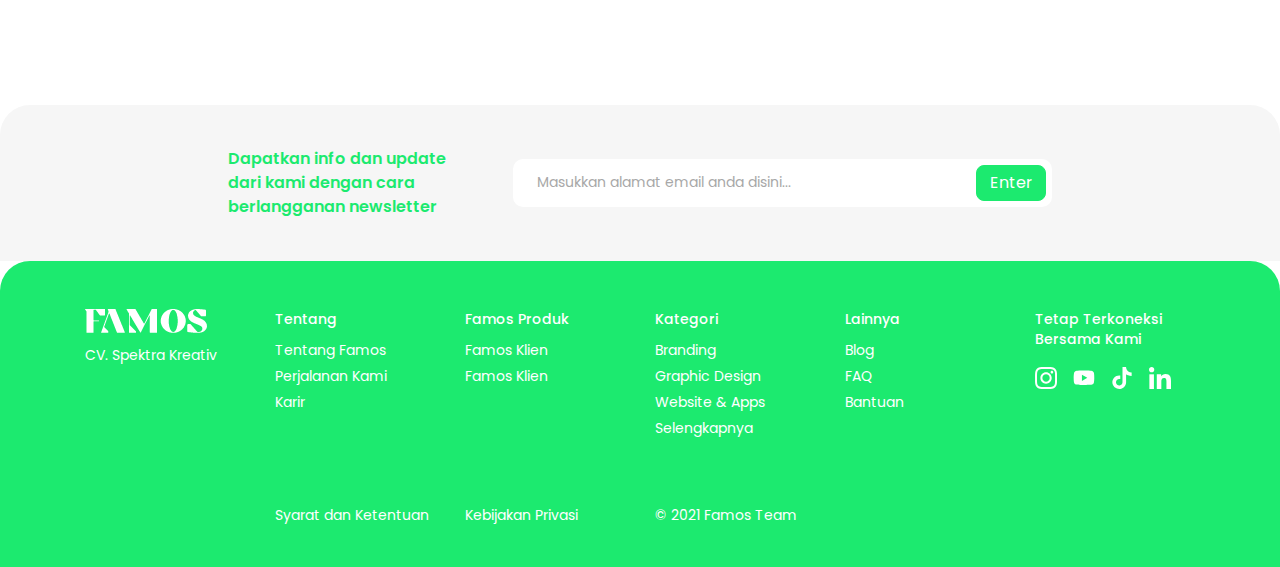
==== commit 5e36d349: "Update page about" ====
--- a/about.html
+++ b/about.html
@@ -102,7 +102,7 @@
         <section class="block-journey block-journey--about">
           <div class="container">
             <h2 class="block-journey__title text-center">Jejak Perjalanan Kami</h2>
-            <div class="block-journey__slider slider owl-carousel" data-autoplay="false" data-margin="20">
+            <div class="block-journey__slider slider owl-carousel" data-autoplay="false" data-loop="false" data-margin="20">
               <div class="slider__item item" style="background: #64F4A3">
                 <div class="item__img"><img src="images/img-journey-01.png"/></div>
                 <div class="item__year" style="background: #1CEA6F">2014 - 2015</div>
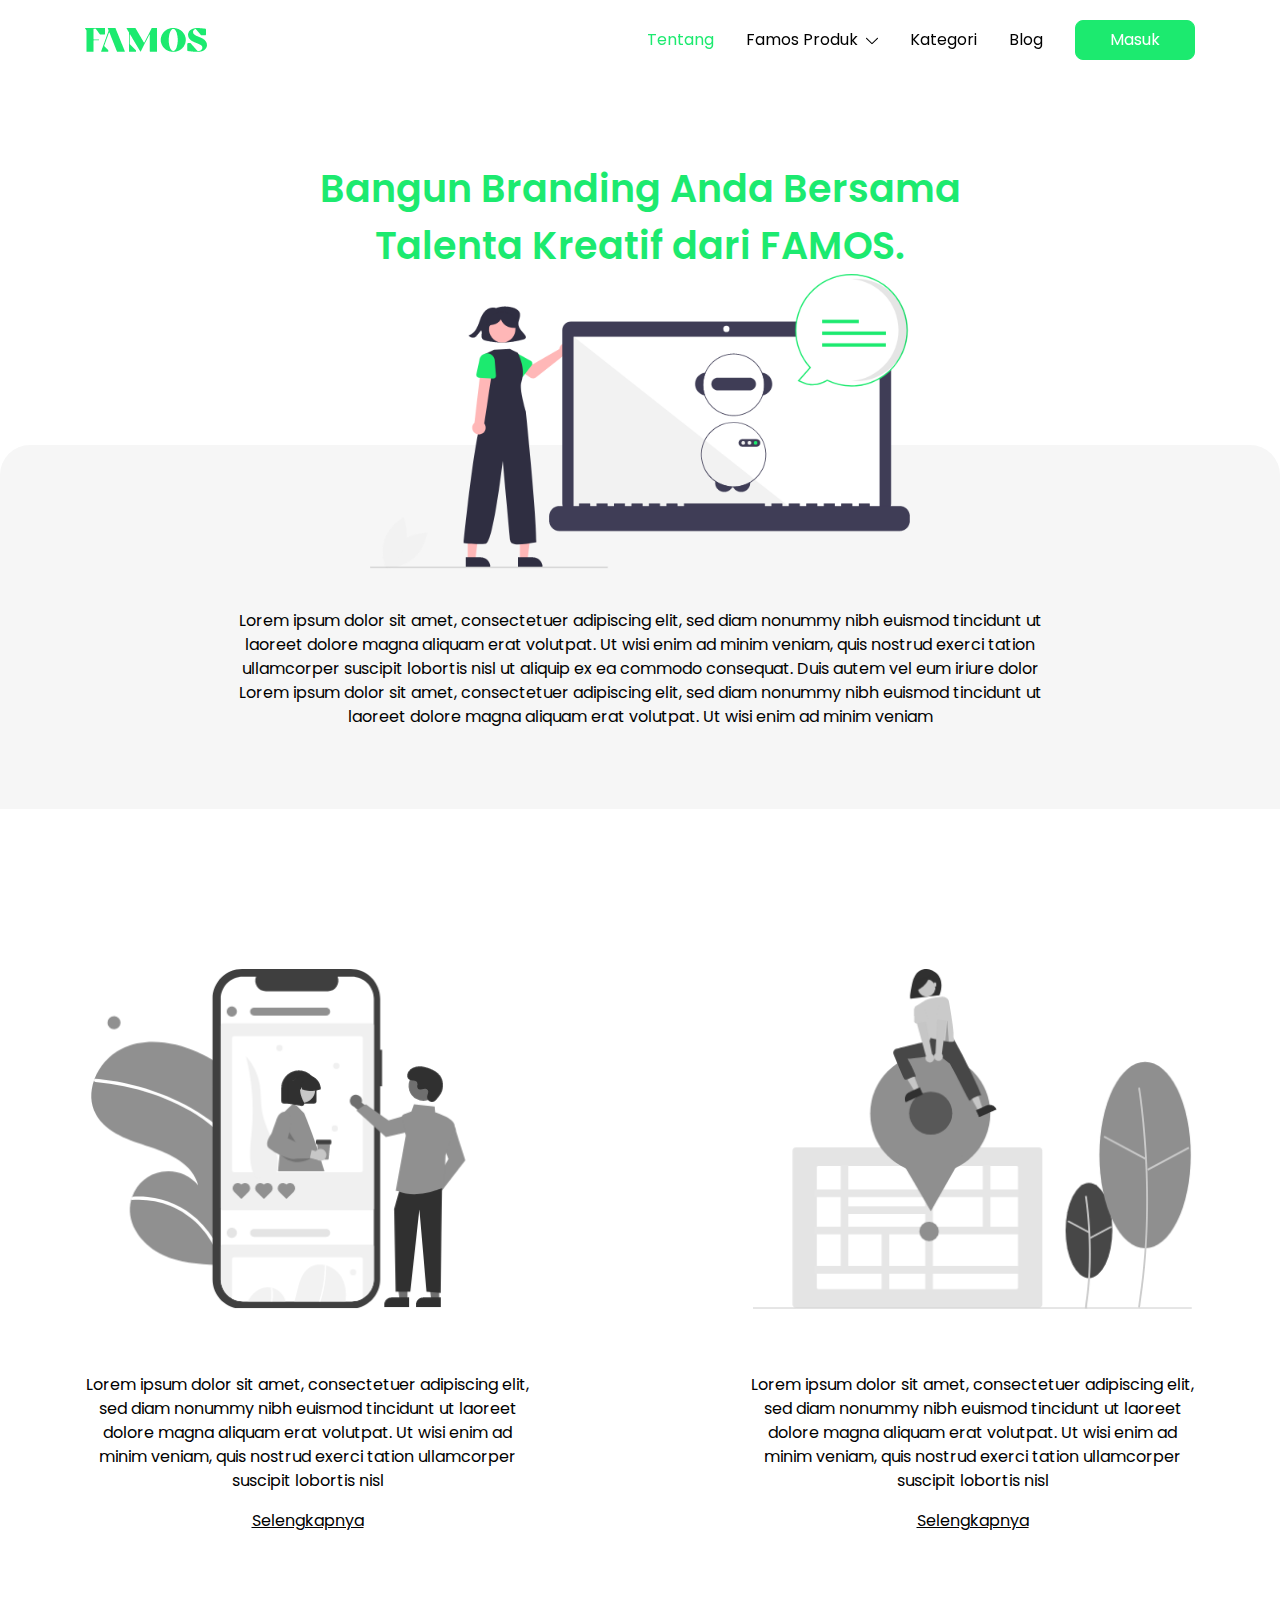
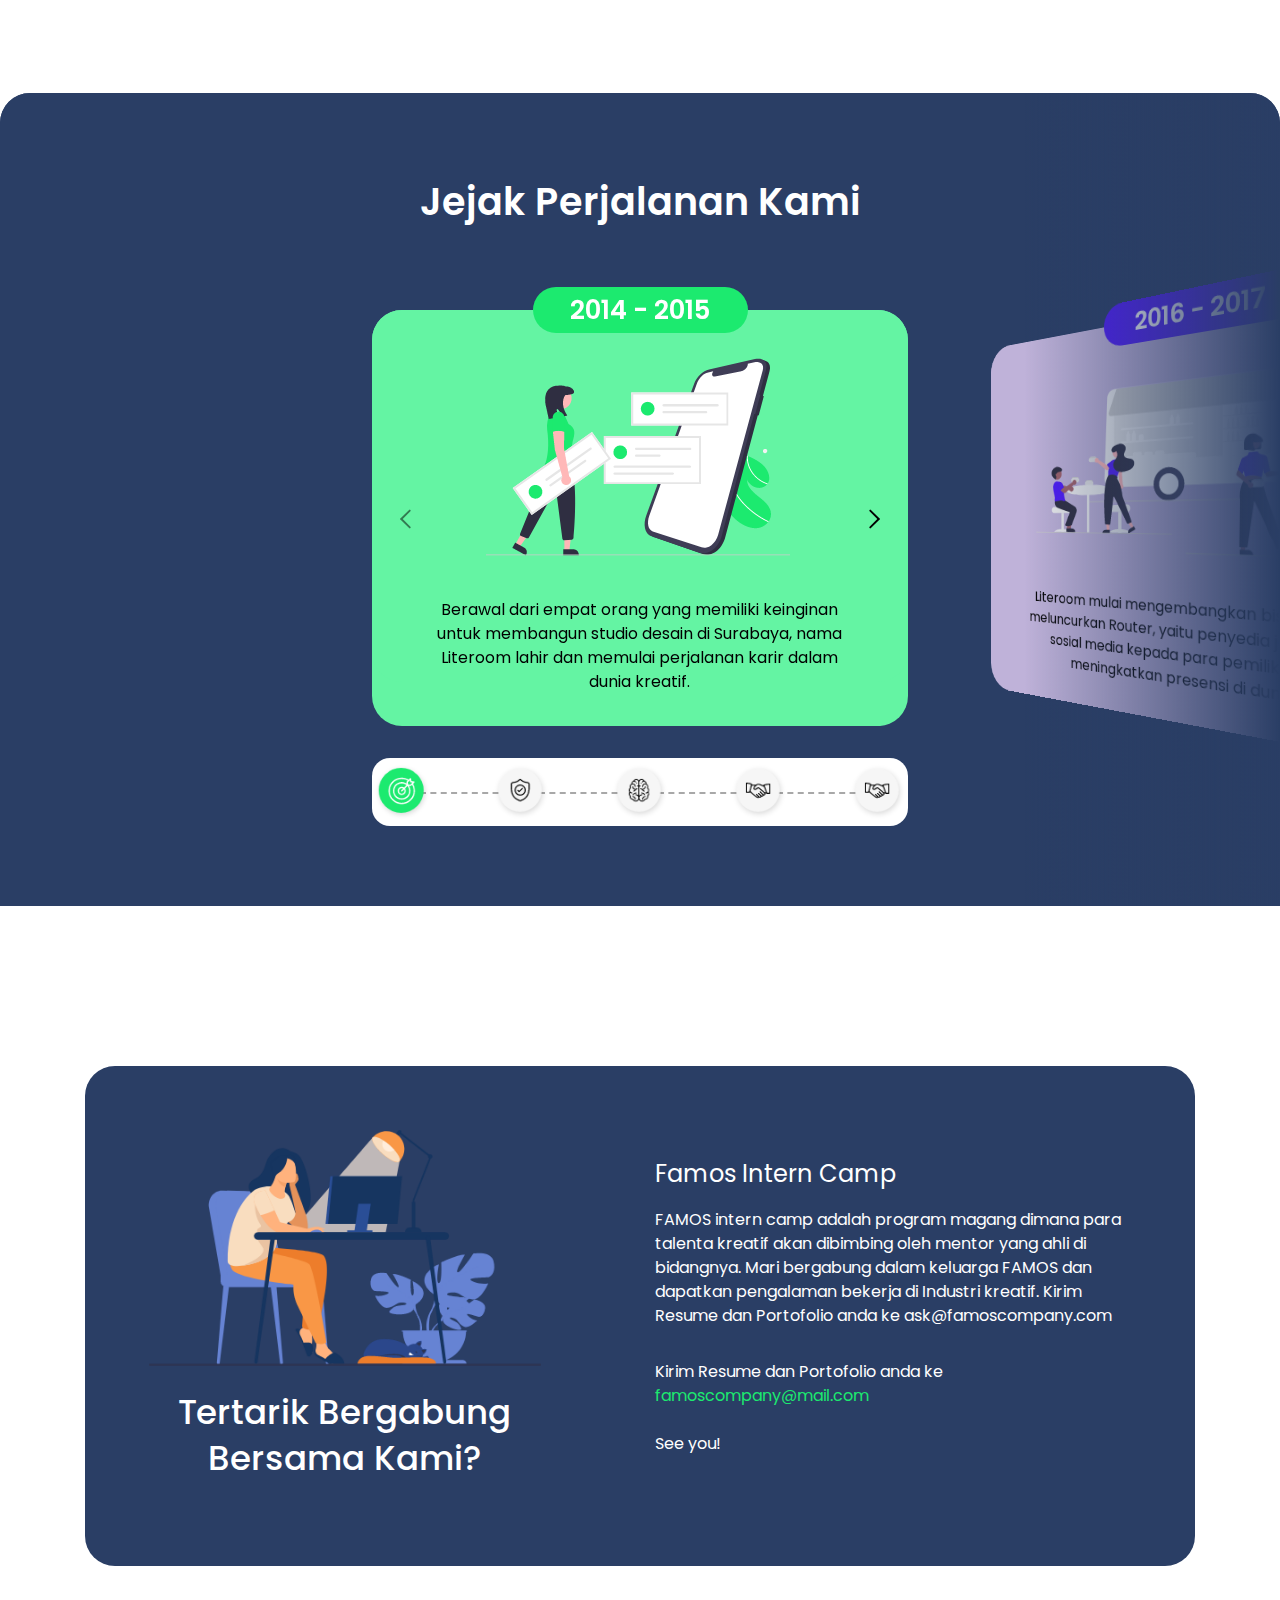
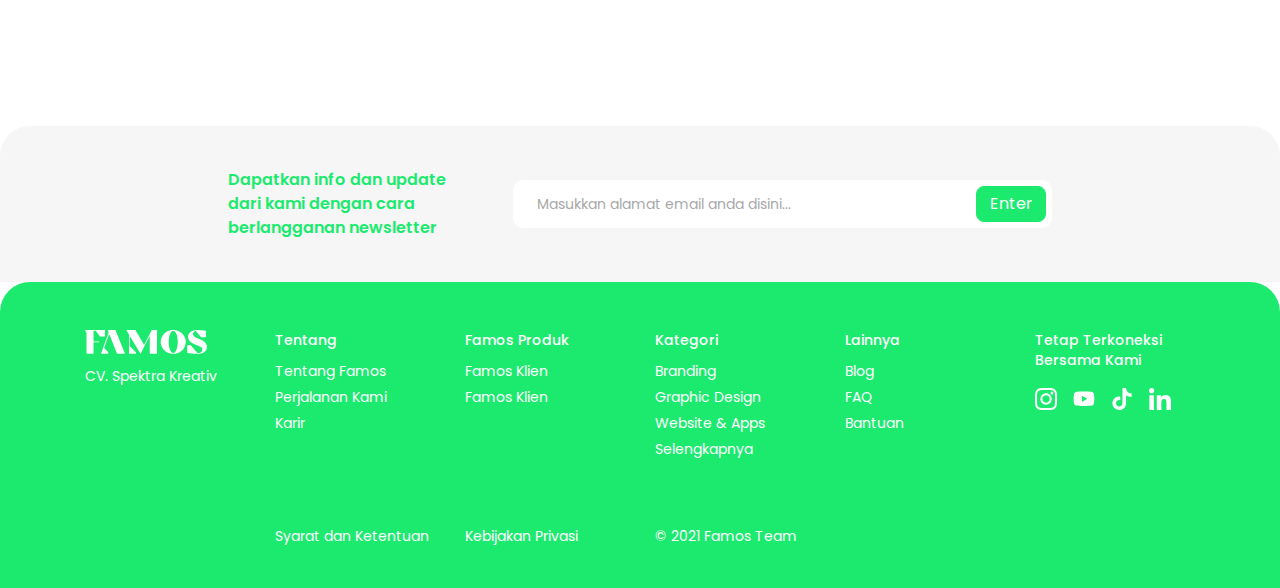
==== commit 6396b905: "Update home product section animation" ====
--- a/about.html
+++ b/about.html
@@ -13,44 +13,42 @@
     <link rel="stylesheet" href="styles/main.css?v=213"/>
   </head>
   <body>
-    <div id="wrap">     
-      <header class="header" id="header">
-        <div class="container">
-          <div class="row">
-            <div class="col-md-2"><a class="header__logo" href="home.html"><img src="images/logo-famos.png"/></a>
-              <div class="menu-icon"><span> </span><span> </span></div>
-            </div>
-            <div class="col-md-10">
-              <div class="header__menu">
-                <ul class="main-menu">
-                  <li class="main-menu__item active"><a class="main-menu__link" href="about.html">Tentang</a></li>
-                  <li class="main-menu__item has-sub"><a class="main-menu__link" href="#">Famos Produk<img class="icon svg" src="images/ic-chevron-down.svg"/></a>
-                    <ul class="sub-menu">
-                      <li class="sub-menu__item menu-klien"><a class="sub-menu__link" href="famos-klien.html">Famos Klien</a></li>
-                      <li class="sub-menu__item menu-talenta"><a class="sub-menu__link" href="famos-talenta.html">Famos Talenta</a></li>
-                    </ul>
-                  </li>
-                  <li class="main-menu__item"><a class="main-menu__link" href="category.html">Kategori</a></li>
-                  <li class="main-menu__item"><a class="main-menu__link" href="blog.html">Blog</a></li>
-                  <li class="main-menu__item hide-sm"><a class="btn btn-primary" href="login.html">Masuk</a></li>
-                </ul>
-                <div class="menu-bot sm-only">
+    <header class="header" id="header">
+      <div class="container">
+        <div class="row">
+          <div class="col-md-2"><a class="header__logo" href="home.html"><img src="images/logo-famos.png"/></a>
+            <div class="menu-icon"><span> </span><span> </span></div>
+          </div>
+          <div class="col-md-10">
+            <div class="header__menu">
+              <ul class="main-menu">
+                <li class="main-menu__item active"><a class="main-menu__link" href="about.html">Tentang</a></li>
+                <li class="main-menu__item has-sub"><a class="main-menu__link" href="#">Famos Produk<img class="icon svg" src="images/ic-chevron-down.svg"/></a>
+                  <ul class="sub-menu">
+                    <li class="sub-menu__item menu-klien"><a class="sub-menu__link" href="famos-klien.html">Famos Klien</a></li>
+                    <li class="sub-menu__item menu-talenta"><a class="sub-menu__link" href="famos-talenta.html">Famos Talenta</a></li>
+                  </ul>
+                </li>
+                <li class="main-menu__item"><a class="main-menu__link" href="category.html">Kategori</a></li>
+                <li class="main-menu__item"><a class="main-menu__link" href="blog.html">Blog</a></li>
+                <li class="main-menu__item hide-sm"><a class="btn btn-primary" href="login.html">Masuk</a></li>
+              </ul>
+              <div class="menu-bot sm-only">
+                <div class="container">
+                  <div class="menu-action"><a class="btn btn-border" href="login.html">Masuk</a><a class="btn btn-border" href="signup.html">Daftar</a></div>
+                </div>
+                <div class="menu-bot-ft">
                   <div class="container">
-                    <div class="menu-action"><a class="btn btn-border" href="login.html">Masuk</a><a class="btn btn-border" href="signup.html">Daftar</a></div>
-                  </div>
-                  <div class="menu-bot-ft">
-                    <div class="container">
-                      <div class="menu-social">
-                        <div class="item"><a href="#"><img src="images/ib-instagram.svg"/></a></div>
-                        <div class="item"><a href="#"><img src="images/ib-youtube.svg"/></a></div>
-                        <div class="item"><a href="#"><img src="images/ib-tiktok.svg"/></a></div>
-                        <div class="item"><a href="#"><img src="images/ib-linkedin.svg"/></a></div>
-                      </div>
-                      <div class="row">
-                        <div class="col-6"><a href="#">Syarat dan Ketentuan</a></div>
-                        <div class="col-6"><a href="#">Kebijakan Privasi</a></div>
-                        <div class="col-12"><span class="copy">&copy; 2021 Famos Team</span></div>
-                      </div>
+                    <div class="menu-social">
+                      <div class="item"><a href="#"><img src="images/ib-instagram.svg"/></a></div>
+                      <div class="item"><a href="#"><img src="images/ib-youtube.svg"/></a></div>
+                      <div class="item"><a href="#"><img src="images/ib-tiktok.svg"/></a></div>
+                      <div class="item"><a href="#"><img src="images/ib-linkedin.svg"/></a></div>
+                    </div>
+                    <div class="row">
+                      <div class="col-6"><a href="#">Syarat dan Ketentuan</a></div>
+                      <div class="col-6"><a href="#">Kebijakan Privasi</a></div>
+                      <div class="col-12"><span class="copy">&copy; 2021 Famos Team</span></div>
                     </div>
                   </div>
                 </div>
@@ -58,211 +56,212 @@
             </div>
           </div>
         </div>
-      </header>
-      <main>
-        <section class="masthead masthead--about">
-          <div class="container">
-            <div class="row justify-content-center">
-              <div class="col-md-8"> 
-                <h2 class="masthead__title text-center">Bangun Branding Anda Bersama Talenta Kreatif dari FAMOS.</h2>
-              </div>
-              <div class="col-md-6">
-                <div class="masthead__img"><img src="images/img-masthead-about.png"/></div>
-              </div>
-              <div class="col-md-9">
-                <div class="masthead__desc text-center">
-                  <p>Lorem ipsum dolor sit amet, consectetuer adipiscing elit, sed diam nonummy nibh euismod tincidunt ut laoreet dolore magna aliquam erat volutpat. Ut wisi enim ad minim veniam, quis nostrud exerci tation ullamcorper suscipit lobortis nisl ut aliquip ex ea commodo consequat. Duis autem vel eum iriure dolor Lorem ipsum dolor sit amet, consectetuer adipiscing elit, sed diam nonummy nibh euismod tincidunt ut laoreet dolore magna aliquam erat volutpat. Ut wisi enim ad minim veniam</p>
-                </div>
-              </div>
-            </div>
-          </div>
-        </section>
-        <section class="block-ap block-ap--about">
-          <div class="container">
-            <div class="row justify-content-between">
-              <div class="col-md-5 item">
-                <div class="item__img"><a href="famos-klien.html"><img src="images/img-produk-klien.png"/></a></div>
-                <div class="item__title"></div>
-                <div class="item__desc">
-                  <p>Lorem ipsum dolor sit amet, consectetuer adipiscing elit, sed diam nonummy nibh euismod tincidunt ut laoreet dolore magna aliquam erat volutpat. Ut wisi enim ad minim veniam, quis nostrud exerci tation ullamcorper suscipit lobortis nisl</p>
-                </div>
-                <div class="item__action"><a class="btn-link-black" href="famos-klien.html">Selengkapnya</a></div>
-              </div>
-              <div class="col-md-5 item">
-                <div class="item__img"><a href="famos-talenta.html"><img src="images/img-produk-talenta.png"/></a></div>
-                <div class="item__title"></div>
-                <div class="item__desc">
-                  <p>Lorem ipsum dolor sit amet, consectetuer adipiscing elit, sed diam nonummy nibh euismod tincidunt ut laoreet dolore magna aliquam erat volutpat. Ut wisi enim ad minim veniam, quis nostrud exerci tation ullamcorper suscipit lobortis nisl</p>
-                </div>
-                <div class="item__action"><a class="btn-link-black" href="famos-talenta.html">Selengkapnya</a></div>
-              </div>
-            </div>
-          </div>
-        </section>
-        <section class="block-journey block-journey--about">
-          <div class="container">
-            <h2 class="block-journey__title text-center">Jejak Perjalanan Kami</h2>
-            <div class="block-journey__slider slider owl-carousel" data-autoplay="false" data-loop="false" data-margin="20">
-              <div class="slider__item item" style="background: #64F4A3">
-                <div class="item__img"><img src="images/img-journey-01.png"/></div>
-                <div class="item__year" style="background: #1CEA6F">2014 - 2015</div>
-                <div class="item__desc">
-                  <p>Berawal dari empat orang yang memiliki keinginan untuk membangun studio desain di Surabaya, nama Literoom lahir dan memulai perjalanan karir dalam dunia kreatif.</p>
-                </div>
-              </div>
-              <div class="slider__item item" style="background: #BFB2D9">
-                <div class="item__img"><img src="images/img-journey-02.png"/></div>
-                <div class="item__year" style="background: #4E1BF8">2016 - 2017</div>
-                <div class="item__desc">
-                  <p>Literoom mulai mengembangkan bisnisnya dengan meluncurkan Router, yaitu penyedia jasa manajemen sosial media kepada para pemilik bisnis untuk meningkatkan presensi di dunia digital.</p>
-                </div>
-              </div>
-              <div class="slider__item item" style="background: #F2785C">
-                <div class="item__img"><img src="images/img-journey-03.png"/></div>
-                <div class="item__year" style="background: #F23C13">2018 - 2019</div>
-                <div class="item__desc">
-                  <p>Perkembangan Literoom dan Router semakin pesat. Hal ini dibuktikan dengan luasnya jangkauan klien dari berbagai daerah di Indonesia.</p>
-                </div>
-              </div>
-              <div class="slider__item item" style="background: #F26FAC">
-                <div class="item__img"><img src="images/img-journey-04.png"/></div>
-                <div class="item__year" style="background: #F02784">2020</div>
-                <div class="item__desc">
-                  <p>Keinginan untuk terus berinovasi melatarbelakangi Literoom melakukan langkah berani yaitu re-branding dan mengubah namanya menjadi FAMOS, digital creative platform yang berlokasi di Surabaya, Jawa Timur.</p>
-                </div>
-              </div>
-              <div class="slider__item item" style="background: #F26FAC">
-                <div class="item__img"><img src="images/img-journey-04.png"/></div>
-                <div class="item__year" style="background: #2EDCFF">2021</div>
-                <div class="item__desc">
-                  <p>FAMOS mulai mengembangkan sistem digital yang terintegrasi untuk menghubungkan para pemilik bisnis dengan para talenta kreatif yang menyebar di seluruh Indonesia, dengan meluncurkan FAMOS Talenta dan FAMOS Klien.</p>
-                </div>
-              </div>
-            </div>
-            <div class="block-journey__slider-nav">
-              <ul>
-                <li class="active" data-item="0"><img src="images/ic-journey-01-black.png"/><img class="color" src="images/ic-journey-01.png"/></li>
-                <li data-item="1"><img src="images/ic-journey-02-black.png"/><img class="color" src="images/ic-journey-02.png"/></li>
-                <li data-item="2"><img src="images/ic-journey-03-black.png"/><img class="color" src="images/ic-journey-03.png"/></li>
-                <li data-item="3"><img src="images/ic-journey-04-black.png"/><img class="color" src="images/ic-journey-04.png"/></li>
-                <li data-item="4"><img src="images/ic-journey-04-black.png"/><img class="color" src="images/ic-journey-04.png"/></li>
-              </ul>
-            </div>
-          </div>
-        </section>
-        <section class="block-product block-product--about bg-white">
-          <div class="container">
-            <div class="block-item" style="background: #2A3E65">
-              <div class="row align-items-center">
-                <div class="col-md-5">
-                  <div class="block-item__img"><img src="images/img-product-about.png"/></div>
-                  <h3 class="block-item__img-title text-center">Tertarik Bergabung Bersama Kami?</h3>
-                </div>
-                <div class="col-md-6 offset-md-1">
-                  <h3 class="block-item__title">Famos Intern Camp</h3>
-                  <p>FAMOS intern camp adalah program magang dimana para talenta kreatif akan dibimbing oleh mentor yang ahli di bidangnya. Mari bergabung dalam keluarga FAMOS dan dapatkan pengalaman bekerja di Industri kreatif. Kirim Resume dan Portofolio anda ke ask@famoscompany.com</p>
-                  <p>Kirim Resume dan Portofolio anda ke<br/><a class="link-primary" href="mailto:famoscompany@mail.com">famoscompany@mail.com</a><br/><br/>See you!</p>
-                </div>
-              </div>
-            </div>
-          </div>
-        </section>
-        <section class="block-cta">
-          <div class="container">
-            <div class="row justify-content-center">
-              <div class="col-md-9">
-                <div class="row justify-content-center align-items-center">
-                  <div class="col-md-4">
-                    <h2 class="block-cta__title">Dapatkan info dan update<br>dari kami dengan cara berlangganan newsletter</h2>
+      </div>
+    </header>
+    <main>
+      <section class="masthead masthead--about">
+        <div class="container">
+          <div class="row justify-content-center">
+            <div class="col-md-8"> 
+              <h2 class="masthead__title text-center">Bangun Branding Anda Bersama Talenta Kreatif dari FAMOS.</h2>
+            </div>
+            <div class="col-md-6">
+              <div class="masthead__img"><img src="images/img-masthead-about.png"/></div>
+            </div>
+            <div class="col-md-9">
+              <div class="masthead__desc text-center">
+                <p>Lorem ipsum dolor sit amet, consectetuer adipiscing elit, sed diam nonummy nibh euismod tincidunt ut laoreet dolore magna aliquam erat volutpat. Ut wisi enim ad minim veniam, quis nostrud exerci tation ullamcorper suscipit lobortis nisl ut aliquip ex ea commodo consequat. Duis autem vel eum iriure dolor Lorem ipsum dolor sit amet, consectetuer adipiscing elit, sed diam nonummy nibh euismod tincidunt ut laoreet dolore magna aliquam erat volutpat. Ut wisi enim ad minim veniam</p>
+              </div>
+            </div>
+          </div>
+        </div>
+      </section>
+      <section class="block-ap block-ap--about">
+        <div class="container">
+          <div class="row justify-content-between">
+            <div class="col-md-5 item">
+              <div class="item__img"><a href="famos-klien.html"><img src="images/img-produk-klien.png"/></a></div>
+              <div class="item__title"></div>
+              <div class="item__desc">
+                <p>Lorem ipsum dolor sit amet, consectetuer adipiscing elit, sed diam nonummy nibh euismod tincidunt ut laoreet dolore magna aliquam erat volutpat. Ut wisi enim ad minim veniam, quis nostrud exerci tation ullamcorper suscipit lobortis nisl</p>
+              </div>
+              <div class="item__action"><a class="btn-link-black" href="famos-klien.html">Selengkapnya</a></div>
+            </div>
+            <div class="col-md-5 item">
+              <div class="item__img"><a href="famos-talenta.html"><img src="images/img-produk-talenta.png"/></a></div>
+              <div class="item__title"></div>
+              <div class="item__desc">
+                <p>Lorem ipsum dolor sit amet, consectetuer adipiscing elit, sed diam nonummy nibh euismod tincidunt ut laoreet dolore magna aliquam erat volutpat. Ut wisi enim ad minim veniam, quis nostrud exerci tation ullamcorper suscipit lobortis nisl</p>
+              </div>
+              <div class="item__action"><a class="btn-link-black" href="famos-talenta.html">Selengkapnya</a></div>
+            </div>
+          </div>
+        </div>
+      </section>
+      <section class="block-journey block-journey--about">
+        <div class="container">
+          <h2 class="block-journey__title text-center">Jejak Perjalanan Kami</h2>
+          <div class="block-journey__slider slider owl-carousel" data-autoplay="false" data-loop="false" data-margin="20">
+            <div class="slider__item item" style="background: #64F4A3">
+              <div class="item__img"><img src="images/img-journey-01.png"/></div>
+              <div class="item__year" style="background: #1CEA6F">2014 - 2015</div>
+              <div class="item__desc">
+                <p>Berawal dari empat orang yang memiliki keinginan untuk membangun studio desain di Surabaya, nama Literoom lahir dan memulai perjalanan karir dalam dunia kreatif.</p>
+              </div>
+            </div>
+            <div class="slider__item item" style="background: #BFB2D9">
+              <div class="item__img"><img src="images/img-journey-02.png"/></div>
+              <div class="item__year" style="background: #4E1BF8">2016 - 2017</div>
+              <div class="item__desc">
+                <p>Literoom mulai mengembangkan bisnisnya dengan meluncurkan Router, yaitu penyedia jasa manajemen sosial media kepada para pemilik bisnis untuk meningkatkan presensi di dunia digital.</p>
+              </div>
+            </div>
+            <div class="slider__item item" style="background: #F2785C">
+              <div class="item__img"><img src="images/img-journey-03.png"/></div>
+              <div class="item__year" style="background: #F23C13">2018 - 2019</div>
+              <div class="item__desc">
+                <p>Perkembangan Literoom dan Router semakin pesat. Hal ini dibuktikan dengan luasnya jangkauan klien dari berbagai daerah di Indonesia.</p>
+              </div>
+            </div>
+            <div class="slider__item item" style="background: #F26FAC">
+              <div class="item__img"><img src="images/img-journey-04.png"/></div>
+              <div class="item__year" style="background: #F02784">2020</div>
+              <div class="item__desc">
+                <p>Keinginan untuk terus berinovasi melatarbelakangi Literoom melakukan langkah berani yaitu re-branding dan mengubah namanya menjadi FAMOS, digital creative platform yang berlokasi di Surabaya, Jawa Timur.</p>
+              </div>
+            </div>
+            <div class="slider__item item" style="background: #F26FAC">
+              <div class="item__img"><img src="images/img-journey-04.png"/></div>
+              <div class="item__year" style="background: #2EDCFF">2021</div>
+              <div class="item__desc">
+                <p>FAMOS mulai mengembangkan sistem digital yang terintegrasi untuk menghubungkan para pemilik bisnis dengan para talenta kreatif yang menyebar di seluruh Indonesia, dengan meluncurkan FAMOS Talenta dan FAMOS Klien.</p>
+              </div>
+            </div>
+          </div>
+          <div class="block-journey__slider-nav">
+            <ul>
+              <li class="active" data-item="0"><img src="images/ic-journey-01-black.png"/><img class="color" src="images/ic-journey-01.png"/></li>
+              <li data-item="1"><img src="images/ic-journey-02-black.png"/><img class="color" src="images/ic-journey-02.png"/></li>
+              <li data-item="2"><img src="images/ic-journey-03-black.png"/><img class="color" src="images/ic-journey-03.png"/></li>
+              <li data-item="3"><img src="images/ic-journey-04-black.png"/><img class="color" src="images/ic-journey-04.png"/></li>
+              <li data-item="4"><img src="images/ic-journey-04-black.png"/><img class="color" src="images/ic-journey-04.png"/></li>
+            </ul>
+          </div>
+        </div>
+      </section>
+      <section class="block-product block-product--about bg-white">
+        <div class="container">
+          <div class="block-item" style="background: #2A3E65">
+            <div class="row align-items-center">
+              <div class="col-md-5">
+                <div class="block-item__img"><img src="images/img-product-about.png"/></div>
+                <h3 class="block-item__img-title text-center">Tertarik Bergabung Bersama Kami?</h3>
+              </div>
+              <div class="col-md-6 offset-md-1">
+                <h3 class="block-item__title">Famos Intern Camp</h3>
+                <p>FAMOS intern camp adalah program magang dimana para talenta kreatif akan dibimbing oleh mentor yang ahli di bidangnya. Mari bergabung dalam keluarga FAMOS dan dapatkan pengalaman bekerja di Industri kreatif. Kirim Resume dan Portofolio anda ke ask@famoscompany.com</p>
+                <p>Kirim Resume dan Portofolio anda ke<br/><a class="link-primary" href="mailto:famoscompany@mail.com">famoscompany@mail.com</a><br/><br/>See you!</p>
+              </div>
+            </div>
+          </div>
+        </div>
+      </section>
+      <section class="block-cta">
+        <div class="container">
+          <div class="row justify-content-center">
+            <div class="col-md-9">
+              <div class="row justify-content-center align-items-center">
+                <div class="col-md-4">
+                  <h2 class="block-cta__title">Dapatkan info dan update<br>dari kami dengan cara berlangganan newsletter</h2>
+                </div>
+                <div class="col-md-8">
+                  <div class="block-cta__form">
+                    <form>
+                      <input class="form-control" type="text" placeholder="Masukkan alamat email anda disini..."/>
+                      <button class="btn btn-primary" type="submit">Enter</button>
+                    </form>
                   </div>
-                  <div class="col-md-8">
-                    <div class="block-cta__form">
-                      <form>
-                        <input class="form-control" type="text" placeholder="Masukkan alamat email anda disini..."/>
-                        <button class="btn btn-primary" type="submit">Enter</button>
-                      </form>
-                    </div>
-                  </div>
-                </div>
-              </div>
-            </div>
-          </div>
-        </section>
-      </main>
-      <footer class="footer" id="footer">
-        <div class="footer__main">
-          <div class="container">
-            <div class="row">
-              <div class="col-md-2 ft-sm-top"><a class="footer__logo" href="home.html"><img src="images/logo-famos-w.png"/><span>CV. Spektra Kreativ</span></a></div>
-              <div class="col-md-8 ft-sm-mid">
-                <div class="row">
-                  <div class="col-md-3 col-6">
-                    <h3 class="footer__title">Tentang</h3>
-                    <ul class="footer__menu">
-                      <li><a href="#">Tentang Famos</a></li>
-                      <li><a href="#">Perjalanan Kami</a></li>
-                      <li><a href="#">Karir</a></li>
-                    </ul>
-                  </div>
-                  <div class="col-md-3 col-6">
-                    <h3 class="footer__title">Famos Produk</h3>
-                    <ul class="footer__menu">
-                      <li><a href="#">Famos Klien</a></li>
-                      <li><a href="#">Famos Klien</a></li>
-                    </ul>
-                  </div>
-                  <div class="col-md-3 col-6">
-                    <h3 class="footer__title">Kategori</h3>
-                    <ul class="footer__menu">
-                      <li><a href="#">Branding</a></li>
-                      <li><a href="#">Graphic Design</a></li>
-                      <li><a href="#">Website & Apps</a></li>
-                      <li><a href="#">Selengkapnya</a></li>
-                    </ul>
-                  </div>
-                  <div class="col-md-3 col-6">
-                    <h3 class="footer__title">Lainnya</h3>
-                    <ul class="footer__menu">
-                      <li><a href="#">Blog</a></li>
-                      <li><a href="#">FAQ</a></li>
-                      <li><a href="#">Bantuan</a></li>
-                    </ul>
-                  </div>
-                </div>
-              </div>
-              <div class="col-md-2 ft-sm-bot">
-                <h3 class="footer__title">Tetap Terkoneksi Bersama Kami</h3>
-                <div class="footer__social">
-                  <div class="item"><a href="#"><img src="images/ib-instagram.svg"/></a></div>
-                  <div class="item"><a href="#"><img src="images/ib-youtube.svg"/></a></div>
-                  <div class="item"><a href="#"><img src="images/ib-tiktok.svg"/></a></div>
-                  <div class="item"><a href="#"><img src="images/ib-linkedin.svg"/></a></div>
-                </div>
-              </div>
-            </div>
-          </div>
-        </div>
-        <div class="footer__bottom">
-          <div class="container">
-            <div class="row">
-              <div class="col-md-8 offset-md-2">
-                <div class="row">
-                  <div class="col-md-3 col-6"><a href="#">Syarat dan Ketentuan</a></div>
-                  <div class="col-md-3 col-6"><a href="#">Kebijakan Privasi</a></div>
-                  <div class="col-md-6"><span>&copy; 2021 Famos Team</span></div>
-                </div>
-              </div>
-            </div>
-          </div>
-        </div>
-      </footer>
-    </div>
+                </div>
+              </div>
+            </div>
+          </div>
+        </div>
+      </section>
+    </main>
+    <footer class="footer" id="footer">
+      <div class="footer__main">
+        <div class="container">
+          <div class="row">
+            <div class="col-md-2 ft-sm-top"><a class="footer__logo" href="home.html"><img src="images/logo-famos-w.png"/><span>CV. Spektra Kreativ</span></a></div>
+            <div class="col-md-8 ft-sm-mid">
+              <div class="row">
+                <div class="col-md-3 col-6">
+                  <h3 class="footer__title">Tentang</h3>
+                  <ul class="footer__menu">
+                    <li><a href="#">Tentang Famos</a></li>
+                    <li><a href="#">Perjalanan Kami</a></li>
+                    <li><a href="#">Karir</a></li>
+                  </ul>
+                </div>
+                <div class="col-md-3 col-6">
+                  <h3 class="footer__title">Famos Produk</h3>
+                  <ul class="footer__menu">
+                    <li><a href="#">Famos Klien</a></li>
+                    <li><a href="#">Famos Klien</a></li>
+                  </ul>
+                </div>
+                <div class="col-md-3 col-6">
+                  <h3 class="footer__title">Kategori</h3>
+                  <ul class="footer__menu">
+                    <li><a href="#">Branding</a></li>
+                    <li><a href="#">Graphic Design</a></li>
+                    <li><a href="#">Website & Apps</a></li>
+                    <li><a href="#">Selengkapnya</a></li>
+                  </ul>
+                </div>
+                <div class="col-md-3 col-6">
+                  <h3 class="footer__title">Lainnya</h3>
+                  <ul class="footer__menu">
+                    <li><a href="#">Blog</a></li>
+                    <li><a href="#">FAQ</a></li>
+                    <li><a href="#">Bantuan</a></li>
+                  </ul>
+                </div>
+              </div>
+            </div>
+            <div class="col-md-2 ft-sm-bot">
+              <h3 class="footer__title">Tetap Terkoneksi Bersama Kami</h3>
+              <div class="footer__social">
+                <div class="item"><a href="#"><img src="images/ib-instagram.svg"/></a></div>
+                <div class="item"><a href="#"><img src="images/ib-youtube.svg"/></a></div>
+                <div class="item"><a href="#"><img src="images/ib-tiktok.svg"/></a></div>
+                <div class="item"><a href="#"><img src="images/ib-linkedin.svg"/></a></div>
+              </div>
+            </div>
+          </div>
+        </div>
+      </div>
+      <div class="footer__bottom">
+        <div class="container">
+          <div class="row">
+            <div class="col-md-8 offset-md-2">
+              <div class="row">
+                <div class="col-md-3 col-6"><a href="#">Syarat dan Ketentuan</a></div>
+                <div class="col-md-3 col-6"><a href="#">Kebijakan Privasi</a></div>
+                <div class="col-md-6"><span>&copy; 2021 Famos Team</span></div>
+              </div>
+            </div>
+          </div>
+        </div>
+      </div>
+    </footer>
     <script src="plugins/jquery/jquery-3.4.1.min.js"></script>
     <script src="plugins/bootstrap/bootstrap.bundle.min.js"></script>
     <script src="plugins/owl.carousel/owl.carousel.min.js"></script>
     <script src="plugins/lity/lity.min.js"></script>
     <script src="plugins/bootstrap-select/bootstrap-select.min.js"></script>
     <script src="plugins/jquery-marquee/jquery.marquee.min.js"></script>
+    <script src="plugins/switchstyler/switchstyler.min.js"></script>
     <script src="scripts/main.js"></script>
   </body>
 </html>--- a/styles/main.css
+++ b/styles/main.css
@@ -86,7 +86,7 @@
 
 .text-capital { text-transform: uppercase; }
 
-@media (min-width: 1200px) { * { -webkit-font-smoothing: antialiased; -moz-osx-font-smoothing: grayscale; text-decoration: none; font-feature-settings: "kern" 1; font-kerning: normal; }
+@media (min-width: 1200px) { * { -webkit-font-smoothing: antialiased; -moz-osx-font-smoothing: grayscale; text-decoration: none; -webkit-font-feature-settings: "kern" 1; -moz-font-feature-settings: "kern" 1; font-feature-settings: "kern" 1; -webkit-font-kerning: normal; font-kerning: normal; }
   *::-webkit-scrollbar { width: 10px; background-color: #F9F9F9; }
   *::-webkit-scrollbar-track { -webkit-box-shadow: inset 0 0 3px rgba(0, 0, 0, 0.2); background-color: #F5F5F5; }
   *::-webkit-scrollbar-thumb { background-color: #1CEA6F; border: 1px solid #F9F9F9; } }
@@ -94,7 +94,7 @@
 /* ------------------------------------------------------------------------------------------------ */
 /* BASE */
 /* ------------------------------------------------------------------------------------------------ */
-*, *:after, *:before { -webkit-box-sizing: border-box; -moz-box-sizing: border-box; box-sizing: border-box; }
+*, *:after, *:before { box-sizing: border-box; }
 
 img { max-width: 100%; }
 
@@ -110,12 +110,16 @@
 /* ------------------------------------------------------------------------------------------------ */
 /* Animation */
 /* ------------------------------------------------------------------------------------------------ */
-.bounce-1 { animation-name: bounce-1; animation-timing-function: linear; }
-
-@keyframes bounce-1 { 0% { transform: translateY(0); }
-  50% { transform: translateY(-10px); }
+.bounce-1 { -webkit-animation-name: bounce-1; animation-name: bounce-1; -webkit-animation-timing-function: linear; animation-timing-function: linear; }
+
+@-webkit-keyframes bounce-1 { 0% { -webkit-transform: translateY(0); transform: translateY(0); }
+  50% { -webkit-transform: translateY(-10px); transform: translateY(-10px); }
   100% { ransform: translateY(0); } }
 
+@keyframes bounce-1 { 0% { -webkit-transform: translateY(0); transform: translateY(0); }
+  50% { -webkit-transform: translateY(-10px); transform: translateY(-10px); }
+  100% { ransform: translateY(0); } }
+
 /* ------------------------------------------------------------------------------------------------ */
 /* Custom Plugins */
 /* ------------------------------------------------------------------------------------------------ */
@@ -226,13 +230,13 @@
 
 .btn-white.talenta { color: #F02784; }
 
-.btn-white:hover { color: #1CEA6F; background-color: #e6e6e6; border-color: #e6e6e6; }
+.btn-white:hover { color: #1CEA6F; background-color: #e6e5e5; border-color: #e6e5e5; }
 
 .btn-white:hover.klien { color: #F23C13; }
 
 .btn-white:hover.talenta { color: #F02784; }
 
-.btn-white:focus, .btn-white.focus { color: #1CEA6F; background-color: #e6e6e6; border-color: #e6e6e6; box-shadow: none; }
+.btn-white:focus, .btn-white.focus { color: #1CEA6F; background-color: #e6e5e5; border-color: #e6e5e5; box-shadow: none; }
 
 .btn-white:focus.klien, .btn-white.focus.klien { color: #F23C13; }
 
@@ -244,7 +248,7 @@
 
 .btn-white.disabled.talenta, .btn-white:disabled.talenta { color: #F02784; }
 
-.btn-white:not(:disabled):not(.disabled):active, .btn-white:not(:disabled):not(.disabled).active, .show > .btn-white.dropdown-toggle { color: #1CEA6F; background-color: #e6e6e6; border-color: #e6e6e6; }
+.btn-white:not(:disabled):not(.disabled):active, .btn-white:not(:disabled):not(.disabled).active, .show > .btn-white.dropdown-toggle { color: #1CEA6F; background-color: #e6e5e5; border-color: #e6e5e5; }
 
 .btn-white:not(:disabled):not(.disabled):active.klien, .btn-white:not(:disabled):not(.disabled).active.klien, .show > .btn-white.dropdown-toggle.klien { color: #F23C13; }
 
@@ -310,11 +314,11 @@
 
 .btn-link-arrow { position: relative; color: #000000; text-decoration: underline; transition: all .3s ease; }
 
-.btn-link-arrow:after { content: ""; display: inline-block; vertical-align: middle; margin-left: 2px; width: 1.2em; height: 1.2em; background: url(../images/ic-chevron-right.svg); background-repeat: no-repeat; background-position: center; transform: translateX(0); transition: all .4s ease-in-out; }
+.btn-link-arrow:after { content: ""; display: inline-block; vertical-align: middle; margin-left: 2px; width: 1.2em; height: 1.2em; background: url(../images/ic-chevron-right.svg); background-repeat: no-repeat; background-position: center; -webkit-transform: translateX(0); transform: translateX(0); transition: all .4s ease-in-out; }
 
 .btn-link-arrow:hover { color: #000000; opacity: .5; }
 
-.btn-link-arrow:hover:after { opacity: 1; transform: translateX(4px); }
+.btn-link-arrow:hover:after { opacity: 1; -webkit-transform: translateX(4px); transform: translateX(4px); }
 
 .link-primary { color: #1CEA6F; transition: all .3s ease; }
 
@@ -330,7 +334,7 @@
 
 .accordion > .card > .card-header { position: relative; z-index: 2; color: #BFBFBF; cursor: pointer; border-radius: 30px; border: 0; background: transparent; padding: 32px 90px 32px 32px; font-size: 18px; line-height: 1.5em; font-weight: 500; transition: all .3s ease .2s; margin: 0; }
 
-.accordion > .card > .card-header .chevron { position: absolute; right: 32px; display: block; width: 24px; top: calc(50% - 12px); transform: none; transition: all .3s ease; }
+.accordion > .card > .card-header .chevron { position: absolute; right: 32px; display: block; width: 24px; top: calc(50% - 12px); -webkit-transform: none; transform: none; transition: all .3s ease; }
 
 .accordion > .card > .card-header .chevron .svg { display: block; width: 24px; height: 24px; }
 
@@ -338,7 +342,7 @@
 
 .accordion > .card > .card-header:not(.collapsed) { border-radius: 30px 30px 0 0; color: #000000; }
 
-.accordion > .card > .card-header:not(.collapsed) .chevron { transform: rotateX(180deg); }
+.accordion > .card > .card-header:not(.collapsed) .chevron { -webkit-transform: rotateX(180deg); transform: rotateX(180deg); }
 
 .accordion > .card > .card-header:not(.collapsed) .chevron .svg path { fill: #FFFFFF !important; }
 
@@ -375,7 +379,7 @@
 
 .badge--black:hover { opacity: 0.6; color: #000; }
 
-.pagination { justify-content: center; }
+.pagination { -webkit-justify-content: center; -ms-flex-pack: center; justify-content: center; }
 
 .pagination .page-link { display: block; border: 0; margin: 0; color: #000000; font-size: 14px; line-height: 20px; font-weight: 600; padding: 8px; min-width: 38px; text-align: center; border-radius: 8px; background: transparent; transition: all .3s ease; }
 
@@ -398,6 +402,12 @@
 /* ------------------------------------------------------------------------------------------------ */
 .form-control { height: 40px; border: 1px solid #e5e5e5; border-radius: 4px; font-size: 14px; line-height: 20px; padding: 10px 12px; outline: none !important; }
 
+.form-control::-webkit-input-placeholder { color: #A8A8A8; }
+
+.form-control::-moz-placeholder { color: #A8A8A8; }
+
+.form-control:-ms-input-placeholder { color: #A8A8A8; }
+
 .form-control::placeholder { color: #A8A8A8; }
 
 select.select-control { height: 40px; border: 1px solid #e5e5e5; border-radius: 4px; font-size: 14px; line-height: 20px; padding: 10px 12px; outline: none !important; }
@@ -427,7 +437,7 @@
 
 .header__logo img { display: block; width: auto; height: 24px; margin-top: 8px; margin-bottom: 8px; }
 
-.header__menu .main-menu { display: flex; width: 100%; justify-content: flex-end; align-items: center; }
+.header__menu .main-menu { display: -webkit-flex; display: -ms-flexbox; display: flex; width: 100%; -webkit-justify-content: flex-end; -ms-flex-pack: end; justify-content: flex-end; -webkit-align-items: center; -ms-flex-align: center; align-items: center; }
 
 .header__menu .main-menu__item { display: block; position: relative; padding: 0 16px; }
 
@@ -437,17 +447,17 @@
 
 .header__menu .main-menu__item.has-sub .main-menu__link { position: relative; padding-right: 1.25em; }
 
-.header__menu .main-menu__item.has-sub .main-menu__link .svg { display: block; position: absolute; width: 0.75em; height: 0.75em; top: calc(50% - 0.3em); right: 0; transform: rotateX(0); transition: all .3s ease; }
+.header__menu .main-menu__item.has-sub .main-menu__link .svg { display: block; position: absolute; width: 0.75em; height: 0.75em; top: calc(50% - 0.3em); right: 0; -webkit-transform: rotateX(0); transform: rotateX(0); transition: all .3s ease; }
 
 .header__menu .main-menu__item.has-sub .main-menu__link .svg path { transition: all .3s ease; }
 
 .header__menu .main-menu__item.has-sub:hover .main-menu__link { color: #1CEA6F; }
 
-.header__menu .main-menu__item.has-sub:hover .main-menu__link .svg { transform: rotateX(180deg); }
+.header__menu .main-menu__item.has-sub:hover .main-menu__link .svg { -webkit-transform: rotateX(180deg); transform: rotateX(180deg); }
 
 .header__menu .main-menu__item.has-sub:hover .main-menu__link .svg path { fill: #1CEA6F !important; }
 
-.header__menu .main-menu__item.has-sub:hover .sub-menu { transform: rotateX(0); opacity: 1; visibility: visible; }
+.header__menu .main-menu__item.has-sub:hover .sub-menu { -webkit-transform: rotateX(0); transform: rotateX(0); opacity: 1; visibility: visible; }
 
 .header__menu .main-menu__item.active .main-menu__link { color: #1CEA6F; }
 
@@ -457,7 +467,7 @@
 
 .header__menu .main-menu a.btn { min-width: 120px; }
 
-.header__menu .sub-menu { display: block; position: absolute; top: 100%; left: 0; background: #FFF; box-shadow: 2px 2px 8px #00000014; padding: 15px 0; border: 1px solid #f1f1f1; border-radius: 10px; transform: rotateX(90deg); transform-origin: top; opacity: 0; visibility: hidden; transition: all .3s ease; }
+.header__menu .sub-menu { display: block; position: absolute; top: 100%; left: 0; background: #FFF; box-shadow: 2px 2px 8px #00000014; padding: 15px 0; border: 1px solid #f1f1f1; border-radius: 10px; -webkit-transform: rotateX(90deg); transform: rotateX(90deg); -webkit-transform-origin: top; transform-origin: top; opacity: 0; visibility: hidden; transition: all .3s ease; }
 
 .header__menu .sub-menu__item.menu-klien a:hover { color: #F23C13; }
 
@@ -499,7 +509,7 @@
   .header__menu .sub-menu__link { font-size: 24px; line-height: 1.5em; }
   .header__menu .main-menu { display: block; text-align: center; padding: 80px 36px; }
   .header__menu .main-menu__item { padding: 13px 0; }
-  .header__menu .main-menu__item.has-sub:hover .sub-menu { max-height: max-content; }
+  .header__menu .main-menu__item.has-sub:hover .sub-menu { max-height: -webkit-max-content; max-height: -moz-max-content; max-height: max-content; }
   .header__menu .main-menu__link { display: inline-block; font-size: 26px; line-height: 1.5em; font-weight: 500; }
   .header__menu .main-menu .menu-klien > a { color: #F23C13; }
   .header__menu .main-menu .menu-talenta > a { color: #F02784; }
@@ -519,8 +529,8 @@
   .header .menu-icon span:nth-child(1) { top: calc( 50% - 4px); }
   .header .menu-icon span:nth-child(2) { top: calc( 50% + 4px); }
   body.menu-open .header__menu { opacity: 1; visibility: visible; }
-  body.menu-open .header .menu-icon span:nth-child(1) { top: calc( 50% - 2px); transform: rotate(135deg); }
-  body.menu-open .header .menu-icon span:nth-child(2) { top: calc( 50% - 2px); transform: rotate(-135deg); } }
+  body.menu-open .header .menu-icon span:nth-child(1) { top: calc( 50% - 2px); -webkit-transform: rotate(135deg); transform: rotate(135deg); }
+  body.menu-open .header .menu-icon span:nth-child(2) { top: calc( 50% - 2px); -webkit-transform: rotate(-135deg); transform: rotate(-135deg); } }
 
 /* ------------------------------------------------------------------------------------------------ */
 /* Footer */
@@ -611,9 +621,9 @@
 
 .masthead--home .masthead__content.active .masthead__sub .alt-2 { display: block; }
 
-.masthead--home .masthead__content.active .masthead__title .alt-1 { transform: translateY(-100%); }
-
-.masthead--home .masthead__content.active .masthead__title .alt-2 { transform: translateY(0); }
+.masthead--home .masthead__content.active .masthead__title .alt-1 { -webkit-transform: translateY(-100%); transform: translateY(-100%); }
+
+.masthead--home .masthead__content.active .masthead__title .alt-2 { -webkit-transform: translateY(0); transform: translateY(0); }
 
 .masthead--home .masthead__content.active .masthead__action .alt-1 { display: none; }
 
@@ -621,9 +631,9 @@
 
 .masthead--home .slider__item { position: relative; transition: all .3s ease; }
 
-.masthead--home .slider__item.animate-left { transform: translateX(15px); }
-
-.masthead--home .slider__item.animate-right { transform: translateX(-15px); }
+.masthead--home .slider__item.animate-left { -webkit-transform: translateX(15px); transform: translateX(15px); }
+
+.masthead--home .slider__item.animate-right { -webkit-transform: translateX(-15px); transform: translateX(-15px); }
 
 .masthead--about { position: relative; }
 
@@ -651,7 +661,7 @@
 
 .masthead--blog .masthead__cat-form label { display: block; margin-right: 10px; white-space: nowrap; }
 
-.masthead--blog .masthead__cat-form .form-inline { flex-wrap: nowrap; }
+.masthead--blog .masthead__cat-form .form-inline { -webkit-flex-wrap: nowrap; -ms-flex-wrap: nowrap; flex-wrap: nowrap; }
 
 .masthead--blog .masthead__desc p { font-size: 12px; line-height: 18px; }
 
@@ -659,9 +669,9 @@
 
 .masthead--blog .masthead__action .btn-link-arrow { font-size: 12px; line-height: 18px; }
 
-.masthead--blog .masthead__box { border-radius: 30px; overflow: hidden; margin: 0; align-items: stretch; }
-
-.masthead--blog .masthead__box-reverse { flex-direction: row-reverse; }
+.masthead--blog .masthead__box { border-radius: 30px; overflow: hidden; margin: 0; -webkit-align-items: stretch; -ms-flex-align: stretch; align-items: stretch; }
+
+.masthead--blog .masthead__box-reverse { -webkit-flex-direction: row-reverse; -ms-flex-direction: row-reverse; flex-direction: row-reverse; }
 
 .masthead--blog .masthead__box-reverse .masthead__img .badge-wraper { left: auto; right: 36px; }
 
@@ -675,7 +685,7 @@
 
 .masthead--blog .masthead__img img { display: block; width: 100%; height: 100%; position: absolute; top: 0; left: 0; object-fit: cover; object-position: 50% 50%; }
 
-.masthead--blog .masthead__content { display: flex; justify-content: center; flex-direction: column; padding: 32px; background: #F0F0F0; }
+.masthead--blog .masthead__content { display: -webkit-flex; display: -ms-flexbox; display: flex; -webkit-justify-content: center; -ms-flex-pack: center; justify-content: center; -webkit-flex-direction: column; -ms-flex-direction: column; flex-direction: column; padding: 32px; background: #F0F0F0; }
 
 @media (max-width: 991px) { .masthead { padding: 48px 0; overflow: hidden; text-align: center; }
   .masthead .slider { max-width: 90%; margin: 0 auto; }
@@ -724,13 +734,23 @@
   .block-featured .block-featured__items .item__title { font-size: 24px; line-height: 1.5em; }
   .block-featured .block-featured__items .item__desc { font-size: 14px; line-height: 1.5em; font-weight: 500; } }
 
-.block-product { padding-top: 80px; padding-bottom: 80px; background: #2A3E65; }
+.block-product { position: relative; padding-top: 80px; padding-bottom: 80px; background: #2A3E65; }
 
 .block-product__title { color: #FFF; font-size: 30px; line-height: 1.5em; margin-bottom: 32px; text-align: center; }
 
-.block-product .block-item { color: #FFF; padding: 64px; border-radius: 30px; }
-
-.block-product .block-item + .block-item { margin-top: 48px; }
+.block-product .block-stacks { overflow: hidden; position: relative; }
+
+.block-product .block-stacks .wrap { width: 100%; }
+
+.block-product .block-stacks .wrap_1 { z-index: 2; position: relative; }
+
+.block-product .block-stacks .wrap_2 { z-index: 1; position: fixed; opacity: 0; }
+
+.block-product .block-stacks.fixed .wrap_2 { opacity: 1; }
+
+.block-product .block-stacks.stop-fixed .wrap_2 { position: absolute; bottom: 0; }
+
+.block-product .block-item { color: #FFF; min-height: 500px; padding: 64px; border-radius: 30px; }
 
 .block-product .block-item__img:not(:last-child) { margin-bottom: 24px; }
 
@@ -771,13 +791,13 @@
 
 .block-clients__wrap .item { display: block; width: 100%; min-width: 160px; padding: 0 8px; }
 
-.block-clients__wrap .item__wrap { padding: 20px; border-radius: 15px; background: #F6F6F6; height: 100px; display: flex; justify-content: center; align-items: center; }
-
-.block-clients__wrap .item img { filter: grayscale(100); opacity: 0.5; display: block; max-height: 50px; width: auto; transition: all .4s ease-in-out; }
-
-.block-clients__wrap .item:hover img { filter: grayscale(0); opacity: 1; }
-
-.block-clients .marquee__container { display: flex; min-width: 100vw; }
+.block-clients__wrap .item__wrap { padding: 20px; border-radius: 15px; background: #F6F6F6; height: 100px; display: -webkit-flex; display: -ms-flexbox; display: flex; -webkit-justify-content: center; -ms-flex-pack: center; justify-content: center; -webkit-align-items: center; -ms-flex-align: center; align-items: center; }
+
+.block-clients__wrap .item img { -webkit-filter: grayscale(100); filter: grayscale(100); opacity: 0.5; display: block; max-height: 50px; width: auto; transition: all .4s ease-in-out; }
+
+.block-clients__wrap .item:hover img { -webkit-filter: grayscale(0); filter: grayscale(0); opacity: 1; }
+
+.block-clients .marquee__container { display: -webkit-flex; display: -ms-flexbox; display: flex; min-width: 100vw; }
 
 .block-clients--home { padding-top: 160px; }
 
@@ -793,7 +813,7 @@
 
 .block-category .items .item { padding-left: 8px; padding-right: 8px; opacity: 1; }
 
-.block-category .items .item__wrap { position: relative; overflow: hidden; display: flex; flex-direction: column; padding: 20px; margin-bottom: 16px; border-radius: 30px; }
+.block-category .items .item__wrap { position: relative; overflow: hidden; display: -webkit-flex; display: -ms-flexbox; display: flex; -webkit-flex-direction: column; -ms-flex-direction: column; flex-direction: column; padding: 20px; margin-bottom: 16px; border-radius: 30px; }
 
 .block-category .items .item__wrap:after { z-index: 1; content: ""; display: block; position: absolute; top: 0; left: 0; width: 100%; height: 100%; background: #000; opacity: 0; transition: all .3s ease-in-out; }
 
@@ -830,9 +850,9 @@
 
 .block-post .post__img { display: block; position: relative; padding-top: 78%; overflow: hidden; border-radius: 30px 30px 0 0; }
 
-.block-post .post__img img { display: block; position: absolute; width: 100%; height: 100%; top: 0; left: 0; object-fit: cover; object-position: 50% 50%; transform: none; transition: all 1s ease-in-out; }
-
-.block-post .post__img:hover img { transform: scale(1.1); }
+.block-post .post__img img { display: block; position: absolute; width: 100%; height: 100%; top: 0; left: 0; object-fit: cover; object-position: 50% 50%; -webkit-transform: none; transform: none; transition: all 1s ease-in-out; }
+
+.block-post .post__img:hover img { -webkit-transform: scale(1.1); transform: scale(1.1); }
 
 .block-post .post__content { padding: 20px 20px 30px; background: #F0F0F0; border-radius: 0 0 30px 30px; }
 
@@ -868,9 +888,9 @@
 
 .block-post .post--featured .post__action { padding-top: 48px; }
 
-.block-post .post--featured .post__content { display: flex; justify-content: center; flex-direction: column; padding: 32px; background: #F0F0F0; border-radius: 0; }
-
-.block-post .post--featured.reverse { flex-direction: row-reverse; }
+.block-post .post--featured .post__content { display: -webkit-flex; display: -ms-flexbox; display: flex; -webkit-justify-content: center; -ms-flex-pack: center; justify-content: center; -webkit-flex-direction: column; -ms-flex-direction: column; flex-direction: column; padding: 32px; background: #F0F0F0; border-radius: 0; }
+
+.block-post .post--featured.reverse { -webkit-flex-direction: row-reverse; -ms-flex-direction: row-reverse; flex-direction: row-reverse; }
 
 .block-post .post--featured.reverse .post__img .badge-wraper { left: auto; right: 36px; }
 
@@ -893,7 +913,7 @@
 
 .page-blog__cat-form label { display: block; margin-right: 10px; white-space: nowrap; }
 
-.page-blog__cat-form .form-inline { flex-wrap: nowrap; }
+.page-blog__cat-form .form-inline { -webkit-flex-wrap: nowrap; -ms-flex-wrap: nowrap; flex-wrap: nowrap; }
 
 .block-ap { padding-top: 80px; padding-bottom: 80px; }
 
@@ -901,18 +921,18 @@
 
 .block-ap .item__img { text-align: center; margin-bottom: 64px; }
 
-.block-ap .item__img img { display: inline-block; width: auto; height: 340px; filter: grayscale(100%); transition: all .3s ease; }
+.block-ap .item__img img { display: inline-block; width: auto; height: 340px; -webkit-filter: grayscale(100%); filter: grayscale(100%); transition: all .3s ease; }
 
 .block-ap .item__action { padding-top: 16px; }
 
-.block-ap .item:hover .item__img img { filter: grayscale(0); }
+.block-ap .item:hover .item__img img { -webkit-filter: grayscale(0); filter: grayscale(0); }
 
 .block-ap--about { padding-top: 160px; padding-bottom: 160px; }
 
 @media (max-width: 991px) { .block-ap { padding-top: 48px; padding-bottom: 48px; }
   .block-ap .item { margin-bottom: 48px; }
   .block-ap .item__img { max-width: 80%; margin: 0 auto 48px; }
-  .block-ap .item__img img { width: 100%; height: auto; filter: grayscale(0); }
+  .block-ap .item__img img { width: 100%; height: auto; -webkit-filter: grayscale(0); filter: grayscale(0); }
   .block-ap .item + .item { margin-top: 16px; } }
 
 .block-journey { background: #2A3E65; width: 100%; overflow: hidden; padding-top: 80px; padding-bottom: 80px; border-radius: 30px 30px 0 0; position: relative; }
@@ -949,13 +969,13 @@
 
 .block-journey__slider .owl-item.active { z-index: 2; }
 
-.block-journey__slider .owl-item.active .item { transform: none; }
+.block-journey__slider .owl-item.active .item { -webkit-transform: none; transform: none; }
 
 .block-journey__slider .owl-item.active + .owl-item { z-index: 1; }
 
 .block-journey__slider .owl-item.active + .owl-item .item { -webkit-transform: perspective(400px) rotateY(-20deg); }
 
-.block-journey__slider .owl-item.transition .item { transform: none !important; }
+.block-journey__slider .owl-item.transition .item { -webkit-transform: none !important; transform: none !important; }
 
 .block-journey__slider.owl-grab .owl-item .item { -webkit-transform: none !important; }
 
@@ -981,7 +1001,7 @@
 
 .block-journey__slider-nav ul li.active img.color { display: block; }
 
-.block-journey__slider-nav ul li:hover img, .block-journey__slider-nav ul li:hover img.color { transform: scale(1.2); }
+.block-journey__slider-nav ul li:hover img, .block-journey__slider-nav ul li:hover img.color { -webkit-transform: scale(1.2); transform: scale(1.2); }
 
 @media (max-width: 991px) { .block-journey { padding-top: 48px; padding-bottom: 48px; border-radius: 15px 15px 0 0; }
   .block-journey::before, .block-journey::after { width: 10%; }
@@ -992,7 +1012,7 @@
   .block-journey__slider .item__desc { width: 80%; }
   .block-journey__slider .item__desc p { font-size: 12px; line-height: 18px; }
   .block-journey__slider-nav ul { border-radius: 12px; }
-  .block-journey__slider-nav ul li { margin: 0 0; transform: scale(0.8); }
+  .block-journey__slider-nav ul li { margin: 0 0; -webkit-transform: scale(0.8); transform: scale(0.8); }
   .block-journey__slider-nav ul li:before { width: 100%; }
   .block-journey .owl-nav button.owl-prev { left: -30px; }
   .block-journey .owl-nav button.owl-prev span { display: block; width: 30px; height: 30px; background: url("../images/ic-chevron-left-w.svg"); border: 0 !important; box-shadow: none !important; }
@@ -1066,7 +1086,7 @@
 
 .block-steps .step__number:before { content: ""; display: block; width: calc(100% + 24px); position: absolute; z-index: 1; top: 50%; left: 50%; border-top: 2px dashed #707070; }
 
-.block-steps .step__number span { position: relative; z-index: 2; font-size: 24px; line-height: 42px; font-weight: 600; width: 42px; height: 42px; display: flex; align-items: center; justify-content: center; color: #FFF; background: #000; border-radius: 21px; margin: 0 auto 48px; }
+.block-steps .step__number span { position: relative; z-index: 2; font-size: 24px; line-height: 42px; font-weight: 600; width: 42px; height: 42px; display: -webkit-flex; display: -ms-flexbox; display: flex; -webkit-align-items: center; -ms-flex-align: center; align-items: center; -webkit-justify-content: center; -ms-flex-pack: center; justify-content: center; color: #FFF; background: #000; border-radius: 21px; margin: 0 auto 48px; }
 
 .block-steps .step__img { position: relative; width: 100%; padding-top: 70%; margin: 0 0 32px; }
 
@@ -1086,7 +1106,7 @@
 
 .block-getstarted { padding-top: 80px; padding-bottom: 80px; }
 
-.block-getstarted__img { display: flex; align-items: center; justify-content: center; }
+.block-getstarted__img { display: -webkit-flex; display: -ms-flexbox; display: flex; -webkit-align-items: center; -ms-flex-align: center; align-items: center; -webkit-justify-content: center; -ms-flex-pack: center; justify-content: center; }
 
 .block-getstarted__title { color: #FFF; font-size: 32px; line-height: 1.3em; margin-bottom: 8px; }
 
@@ -1094,7 +1114,7 @@
 
 .block-getstarted__desc p { color: #FFF; font-size: 12px; line-height: 1.5em; }
 
-.block-getstarted__wrap { background: #1CEA6F; border-radius: 30px; padding-top: 32px; padding-bottom: 32px; align-items: center; }
+.block-getstarted__wrap { background: #1CEA6F; border-radius: 30px; padding-top: 32px; padding-bottom: 32px; -webkit-align-items: center; -ms-flex-align: center; align-items: center; }
 
 .block-getstarted--klien .block-getstarted__wrap { background: #F23C13; }
 
@@ -1114,7 +1134,7 @@
 
 .category-nav .slider__item a:hover { text-decoration: none; }
 
-.category-nav .slider-nav:not(.owl-carousel) { display: flex; margin-left: -12px; margin-right: -12px; }
+.category-nav .slider-nav:not(.owl-carousel) { display: -webkit-flex; display: -ms-flexbox; display: flex; margin-left: -12px; margin-right: -12px; }
 
 .category-nav .slider-nav:not(.owl-carousel) .slider__item { padding-left: 12px; padding-right: 12px; }
 
@@ -1128,7 +1148,7 @@
 
 .category-nav .owl-carousel .owl-nav * { border: 0; }
 
-.category-nav .owl-carousel .owl-nav span { background: #FFF; height: 60px; width: 200px; display: flex; align-items: center; border-radius: 0; }
+.category-nav .owl-carousel .owl-nav span { background: #FFF; height: 60px; width: 200px; display: -webkit-flex; display: -ms-flexbox; display: flex; -webkit-align-items: center; -ms-flex-align: center; align-items: center; border-radius: 0; }
 
 .category-nav .owl-carousel .owl-nav span:hover { box-shadow: none; border: 0; }
 
@@ -1138,18 +1158,18 @@
 
 .category-nav .owl-carousel .owl-nav button.owl-prev { top: -3px; left: 0; }
 
-.category-nav .owl-carousel .owl-nav button.owl-prev span { justify-content: flex-start; background: linear-gradient(90deg, white 20%, rgba(255, 255, 255, 0) 100%); }
+.category-nav .owl-carousel .owl-nav button.owl-prev span { -webkit-justify-content: flex-start; -ms-flex-pack: start; justify-content: flex-start; background: linear-gradient(90deg, white 20%, rgba(255, 255, 255, 0) 100%); }
 
 .category-nav .owl-carousel .owl-nav button.owl-next { top: -3px; right: 0; }
 
-.category-nav .owl-carousel .owl-nav button.owl-next span { justify-content: flex-end; background: linear-gradient(90deg, rgba(255, 255, 255, 0) 0%, white 80%); }
+.category-nav .owl-carousel .owl-nav button.owl-next span { -webkit-justify-content: flex-end; -ms-flex-pack: end; justify-content: flex-end; background: linear-gradient(90deg, rgba(255, 255, 255, 0) 0%, white 80%); }
 
 @media (max-width: 991px) { .category-nav .owl-carousel .owl-stage { min-width: 200%; }
   .category-nav .owl-carousel .owl-nav { display: none; } }
 
 .page-category { padding-top: 100px; padding-bottom: 120px; background: #64F4A3; border-radius: 30px 30px 0 0; }
 
-.page-category .item-grid { margin-left: -8px; margin-right: -8px; align-items: stretch; }
+.page-category .item-grid { margin-left: -8px; margin-right: -8px; -webkit-align-items: stretch; -ms-flex-align: stretch; align-items: stretch; }
 
 .page-category .item { margin-bottom: 16px; padding-left: 8px; padding-right: 8px; }
 
@@ -1165,7 +1185,7 @@
 
 .page-category .item__price .price { color: #1CEA6F; font-size: 18px; line-height: 1.5em; font-weight: 500; }
 
-.page-category .item__wrap { display: flex; flex-direction: column; text-decoration: none; color: #000000; padding: 32px; height: 100%; background: #FFF; border-radius: 30px; }
+.page-category .item__wrap { display: -webkit-flex; display: -ms-flexbox; display: flex; -webkit-flex-direction: column; -ms-flex-direction: column; flex-direction: column; text-decoration: none; color: #000000; padding: 32px; height: 100%; background: #FFF; border-radius: 30px; }
 
 .page-category .item a.item__wrap:hover .item__title { color: #1CEA6F; }
 
@@ -1229,13 +1249,13 @@
 
 .page-single__head { margin-bottom: 80px; }
 
-.login-page, .signup-page { min-height: 100vh; display: flex; align-items: center; justify-content: center; background: #64F4A3; padding-top: 48px; padding-bottom: 48px; }
+.login-page, .signup-page { min-height: 100vh; display: -webkit-flex; display: -ms-flexbox; display: flex; -webkit-align-items: center; -ms-flex-align: center; align-items: center; -webkit-justify-content: center; -ms-flex-pack: center; justify-content: center; background: #64F4A3; padding-top: 48px; padding-bottom: 48px; }
 
 .login-page__type, .signup-page__type { max-width: 340px; margin: 0 auto; }
 
 .login-page__type .title, .signup-page__type .title { font-size: 34px; line-height: 1.5em; text-align: center; margin-bottom: 48px; }
 
-.login-page__type .btn-box, .signup-page__type .btn-box { flex-direction: column; text-align: center; width: 100%; }
+.login-page__type .btn-box, .signup-page__type .btn-box { -webkit-flex-direction: column; -ms-flex-direction: column; flex-direction: column; text-align: center; width: 100%; }
 
 .login-page__type .btn-box span, .signup-page__type .btn-box span { display: block; margin-bottom: 24px; }
 
@@ -1261,7 +1281,7 @@
 
 .login-page__type .login-cta, .signup-page__type .login-cta { text-align: center; margin-top: 80px; font-size: 14px; line-height: 1.5em; }
 
-.login-page__form, .signup-page__form { width: 100%; max-width: 310px; margin: 0 auto; align-self: flex-start; }
+.login-page__form, .signup-page__form { width: 100%; max-width: 310px; margin: 0 auto; -webkit-align-self: flex-start; -ms-flex-item-align: start; align-self: flex-start; }
 
 .login-page__form .title, .signup-page__form .title { font-size: 22px; line-height: 1.5em; margin-bottom: 32px; text-align: center; }
 
@@ -1275,21 +1295,27 @@
 
 .login-page__form .form-control, .signup-page__form .form-control { font-size: 14px; line-height: 24px; border: 0; background: #F6F6F6; }
 
+.login-page__form .form-control::-webkit-input-placeholder, .signup-page__form .form-control::-webkit-input-placeholder { color: #D0D0D0; }
+
+.login-page__form .form-control::-moz-placeholder, .signup-page__form .form-control::-moz-placeholder { color: #D0D0D0; }
+
+.login-page__form .form-control:-ms-input-placeholder, .signup-page__form .form-control:-ms-input-placeholder { color: #D0D0D0; }
+
 .login-page__form .form-control::placeholder, .signup-page__form .form-control::placeholder { color: #D0D0D0; }
 
 .login-page__form .login-cta, .signup-page__form .login-cta { text-align: center; margin-top: 40px; font-size: 14px; line-height: 1.5em; }
 
-.login-page__img, .signup-page__img { position: relative; display: flex; height: 100%; align-items: center; }
+.login-page__img, .signup-page__img { position: relative; display: -webkit-flex; display: -ms-flexbox; display: flex; height: 100%; -webkit-align-items: center; -ms-flex-align: center; align-items: center; }
 
 .login-page__img:before, .signup-page__img:before { z-index: 1; content: ""; display: block; width: 95%; height: 100%; position: absolute; top: 0; right: 0; background: #1CEA6F; border-radius: 30px; }
 
 .login-page__img img, .signup-page__img img { position: relative; z-index: 2; display: block; height: auto; width: 100%; }
 
-.login-page__wrap, .signup-page__wrap { display: flex; position: relative; align-items: stretch; }
+.login-page__wrap, .signup-page__wrap { display: -webkit-flex; display: -ms-flexbox; display: flex; position: relative; -webkit-align-items: stretch; -ms-flex-align: stretch; align-items: stretch; }
 
 .login-page__left, .signup-page__left { z-index: 2; position: relative; display: block; width: 580px; }
 
-.login-page__right, .signup-page__right { z-index: 1; position: relative; background: #FFF; margin-left: -30px; border-radius: 0 30px 30px 0; display: flex; align-items: flex-end; padding: 64px 40px 40px 70px; width: calc(100% - 550px); }
+.login-page__right, .signup-page__right { z-index: 1; position: relative; background: #FFF; margin-left: -30px; border-radius: 0 30px 30px 0; display: -webkit-flex; display: -ms-flexbox; display: flex; -webkit-align-items: flex-end; -ms-flex-align: end; align-items: flex-end; padding: 64px 40px 40px 70px; width: calc(100% - 550px); }
 
 .login-page__right .back, .signup-page__right .back { display: block; position: absolute; top: 30px; left: 60px; cursor: pointer; opacity: 1; transition: all .3s ease; }
 
@@ -1357,3 +1383,5 @@
 /* ------------------------------------------------------------------------------------------------ */
 /* Responsive */
 /* ------------------------------------------------------------------------------------------------ */
+
+/*# sourceMappingURL=main.css.map */
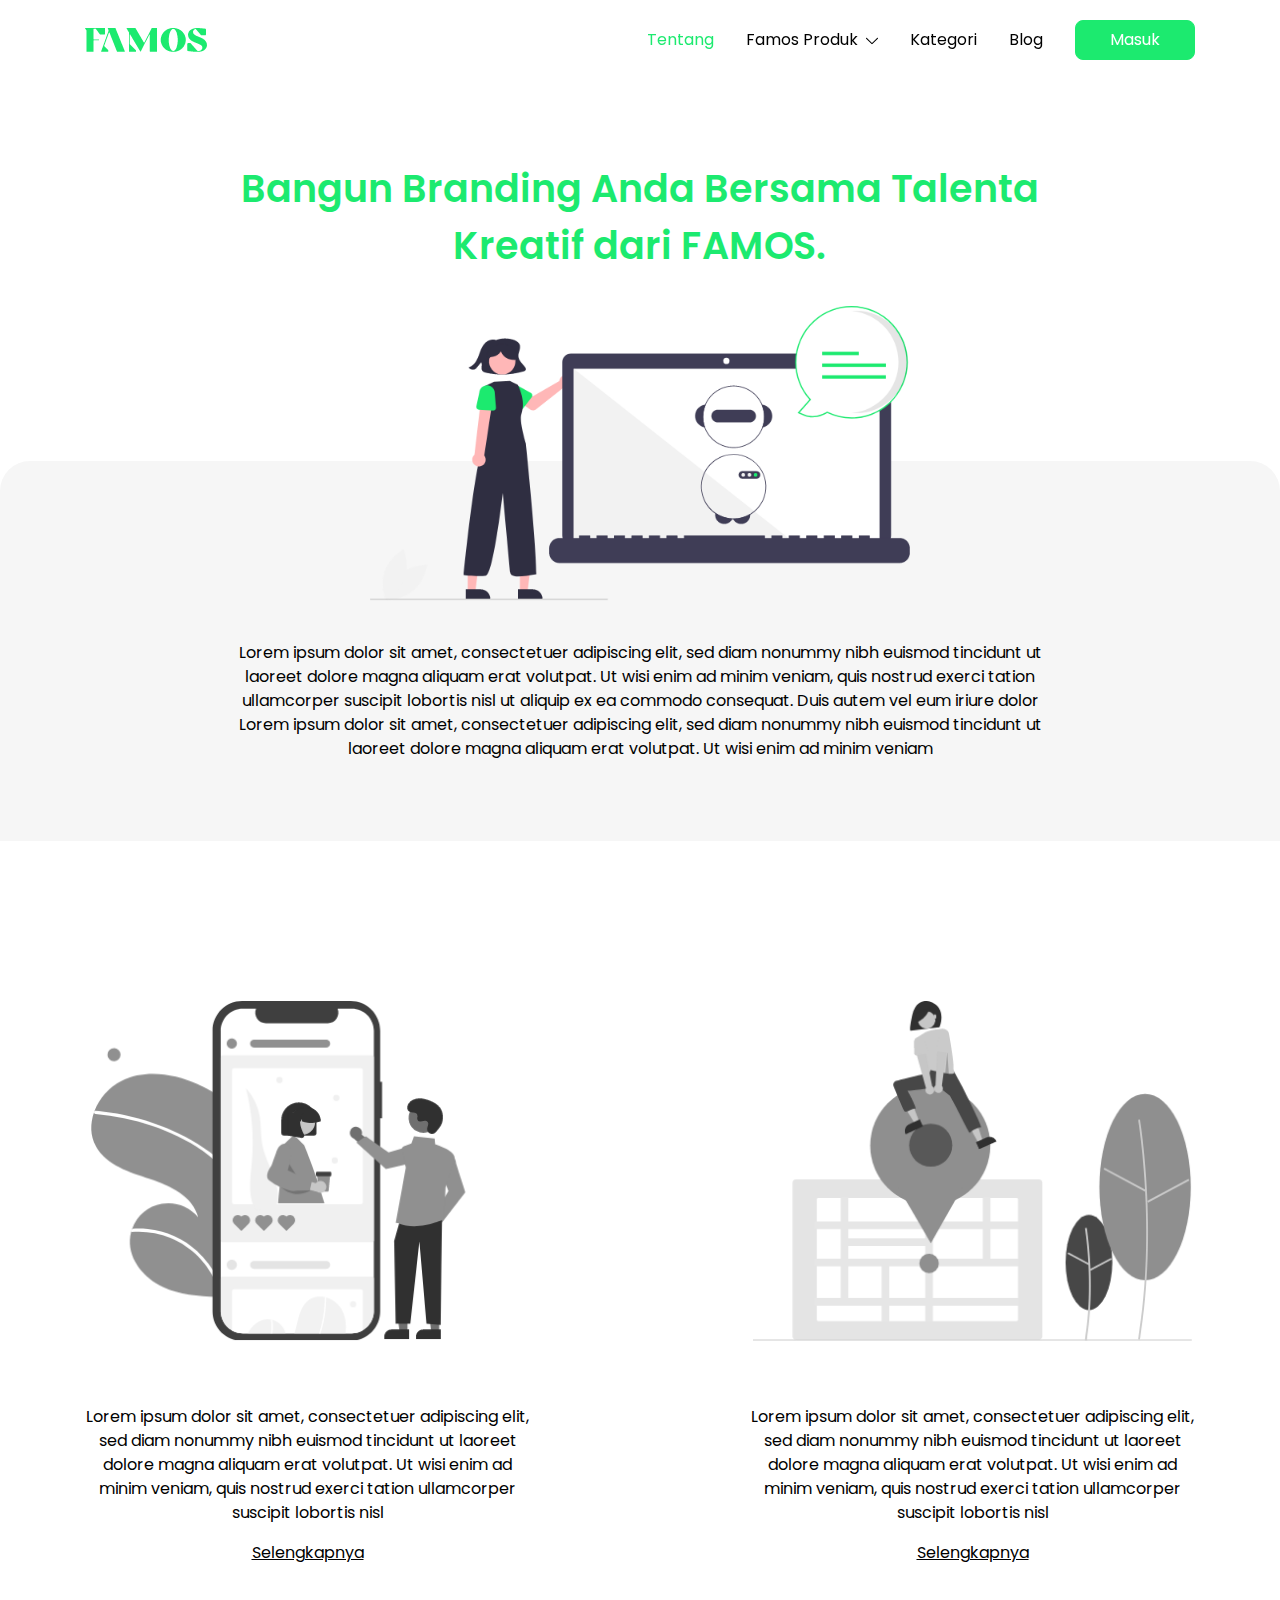
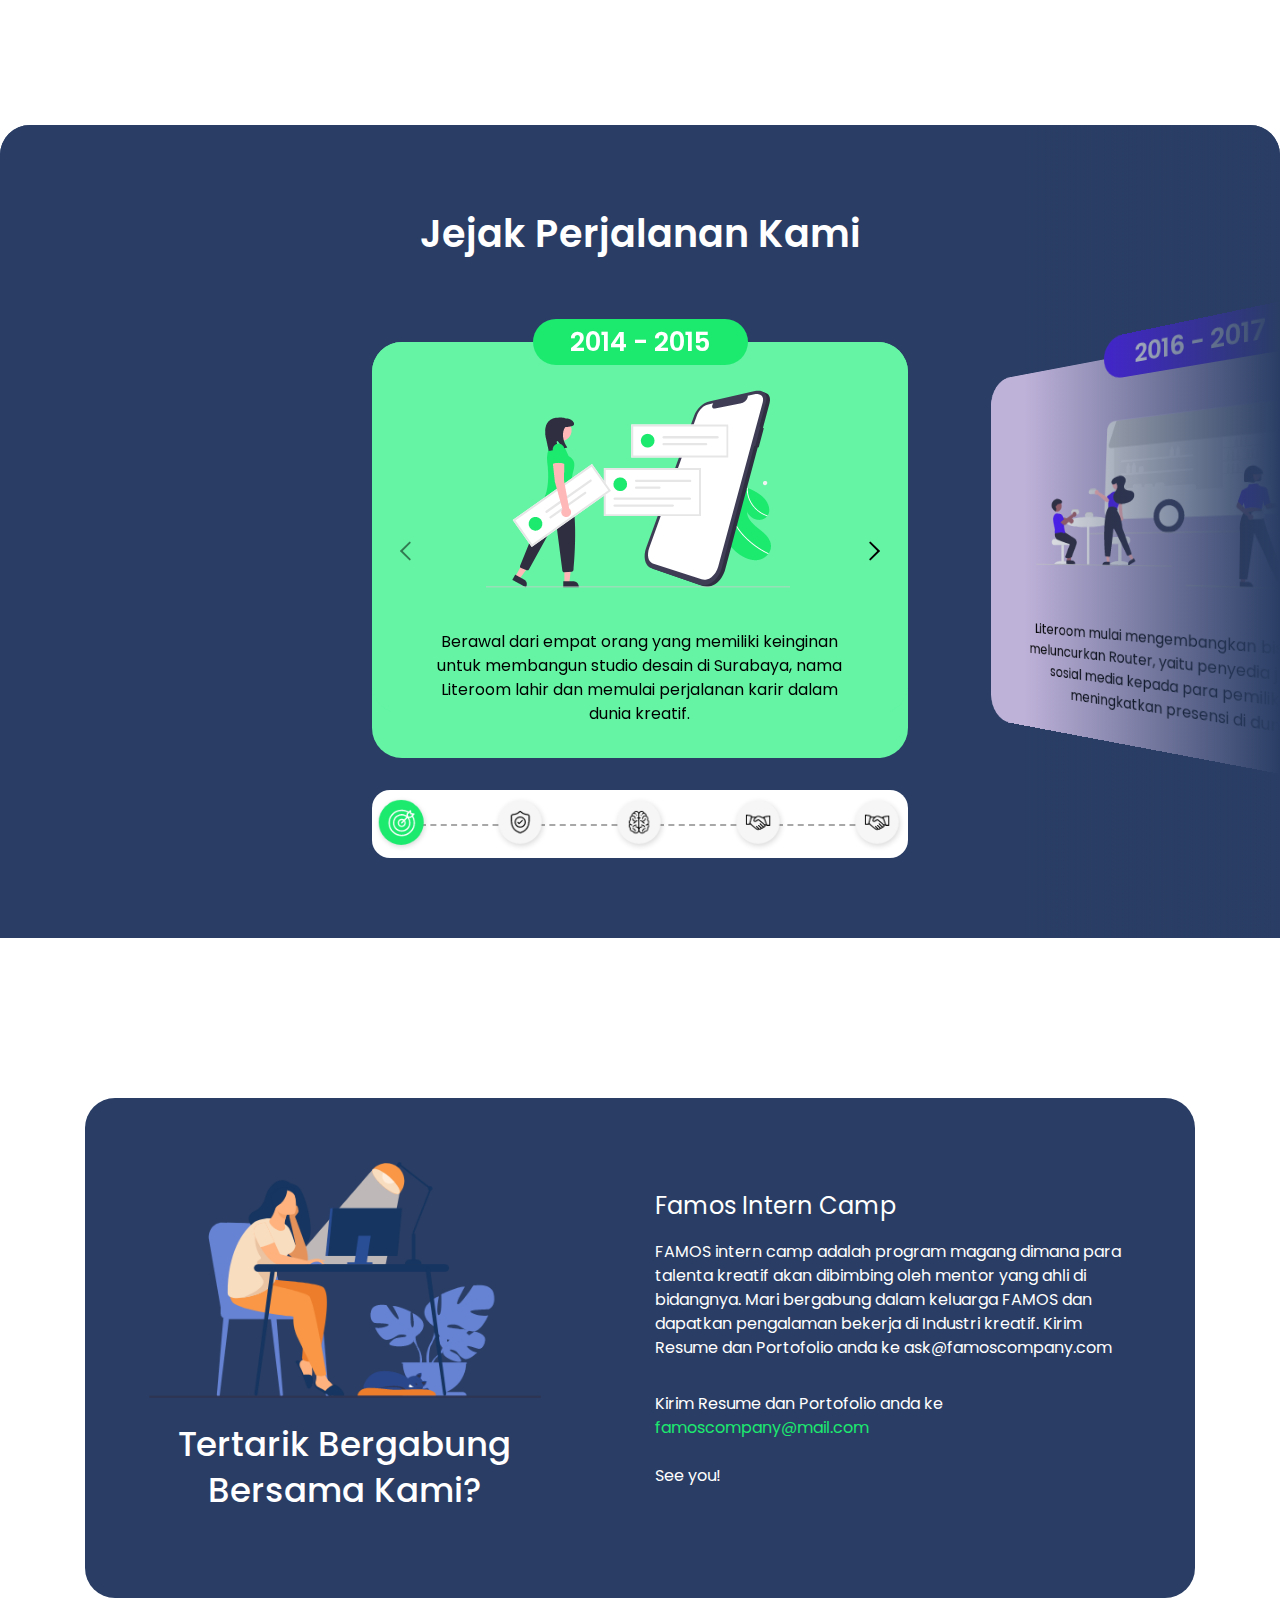
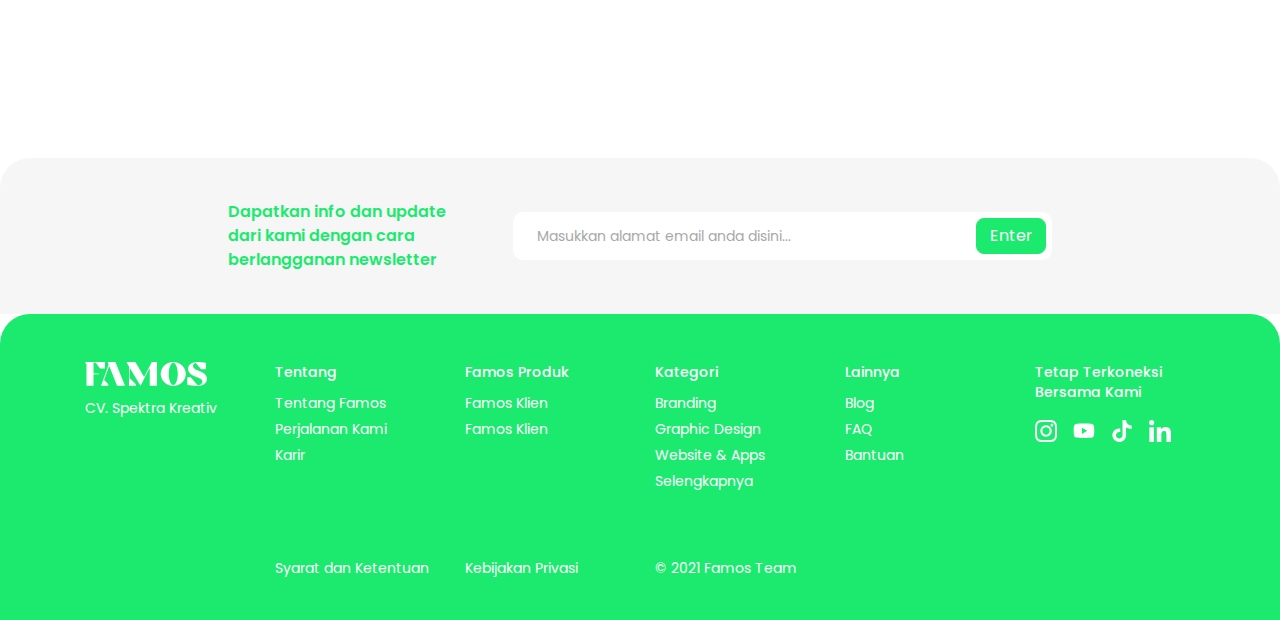
==== commit bc717475: "Update feedback 15 Sept" ====
--- a/about.html
+++ b/about.html
@@ -62,7 +62,7 @@
       <section class="masthead masthead--about">
         <div class="container">
           <div class="row justify-content-center">
-            <div class="col-md-8"> 
+            <div class="col-md-9">
               <h2 class="masthead__title text-center">Bangun Branding Anda Bersama Talenta Kreatif dari FAMOS.</h2>
             </div>
             <div class="col-md-6">
@@ -131,7 +131,7 @@
               </div>
             </div>
             <div class="slider__item item" style="background: #F26FAC">
-              <div class="item__img"><img src="images/img-journey-04.png"/></div>
+              <div class="item__img"><img src="images/img-journey-05.png"/></div>
               <div class="item__year" style="background: #2EDCFF">2021</div>
               <div class="item__desc">
                 <p>FAMOS mulai mengembangkan sistem digital yang terintegrasi untuk menghubungkan para pemilik bisnis dengan para talenta kreatif yang menyebar di seluruh Indonesia, dengan meluncurkan FAMOS Talenta dan FAMOS Klien.</p>
--- a/styles/main.css
+++ b/styles/main.css
@@ -334,9 +334,9 @@
 
 .accordion > .card > .card-header { position: relative; z-index: 2; color: #BFBFBF; cursor: pointer; border-radius: 30px; border: 0; background: transparent; padding: 32px 90px 32px 32px; font-size: 18px; line-height: 1.5em; font-weight: 500; transition: all .3s ease .2s; margin: 0; }
 
-.accordion > .card > .card-header .chevron { position: absolute; right: 32px; display: block; width: 24px; top: calc(50% - 12px); -webkit-transform: none; transform: none; transition: all .3s ease; }
-
-.accordion > .card > .card-header .chevron .svg { display: block; width: 24px; height: 24px; }
+.accordion > .card > .card-header .chevron { position: absolute; right: 32px; display: block; width: 16px; top: calc(50% - 12px); -webkit-transform: none; transform: none; transition: all .3s ease; }
+
+.accordion > .card > .card-header .chevron .svg { display: block; width: 16px; height: 16px; }
 
 .accordion > .card > .card-header .chevron .svg path { fill: #BFBFBF !important; }
 
@@ -400,6 +400,16 @@
 /* ------------------------------------------------------------------------------------------------ */
 /* Form */
 /* ------------------------------------------------------------------------------------------------ */
+.form-group.pswd { position: relative; }
+
+.form-group.pswd .ic-showpswrd { position: absolute; top: 35px; right: 14px; height: 13px; opacity: .5; cursor: pointer; }
+
+.form-group.pswd .ic-showpswrd img { width: 100%; height: 100%; object-fit: contain; }
+
+.form-group.pswd-show .ic-showpswrd { opacity: 1; }
+
+.col-md-6.form-group.pswd .ic-showpswrd { right: 28px; }
+
 .form-control { height: 40px; border: 1px solid #e5e5e5; border-radius: 4px; font-size: 14px; line-height: 20px; padding: 10px 12px; outline: none !important; }
 
 .form-control::-webkit-input-placeholder { color: #A8A8A8; }
@@ -451,13 +461,10 @@
 
 .header__menu .main-menu__item.has-sub .main-menu__link .svg path { transition: all .3s ease; }
 
-.header__menu .main-menu__item.has-sub:hover .main-menu__link { color: #1CEA6F; }
-
-.header__menu .main-menu__item.has-sub:hover .main-menu__link .svg { -webkit-transform: rotateX(180deg); transform: rotateX(180deg); }
-
-.header__menu .main-menu__item.has-sub:hover .main-menu__link .svg path { fill: #1CEA6F !important; }
-
-.header__menu .main-menu__item.has-sub:hover .sub-menu { -webkit-transform: rotateX(0); transform: rotateX(0); opacity: 1; visibility: visible; }
+@media (min-width: 992px) { .header__menu .main-menu__item.has-sub:hover .main-menu__link { color: #1CEA6F; }
+  .header__menu .main-menu__item.has-sub:hover .main-menu__link .svg { -webkit-transform: rotateX(180deg); transform: rotateX(180deg); }
+  .header__menu .main-menu__item.has-sub:hover .main-menu__link .svg path { fill: #1CEA6F !important; }
+  .header__menu .main-menu__item.has-sub:hover .sub-menu { -webkit-transform: rotateX(0); transform: rotateX(0); opacity: 1; visibility: visible; } }
 
 .header__menu .main-menu__item.active .main-menu__link { color: #1CEA6F; }
 
@@ -509,7 +516,10 @@
   .header__menu .sub-menu__link { font-size: 24px; line-height: 1.5em; }
   .header__menu .main-menu { display: block; text-align: center; padding: 80px 36px; }
   .header__menu .main-menu__item { padding: 13px 0; }
-  .header__menu .main-menu__item.has-sub:hover .sub-menu { max-height: -webkit-max-content; max-height: -moz-max-content; max-height: max-content; }
+  .header__menu .main-menu__item.has-sub.sm-show .main-menu__link { color: #1CEA6F; }
+  .header__menu .main-menu__item.has-sub.sm-show .main-menu__link .svg { -webkit-transform: rotateX(180deg); transform: rotateX(180deg); }
+  .header__menu .main-menu__item.has-sub.sm-show .main-menu__link .svg path { fill: #1CEA6F !important; }
+  .header__menu .main-menu__item.has-sub.sm-show .sub-menu { -webkit-transform: rotateX(0); transform: rotateX(0); opacity: 1; visibility: visible; max-height: -webkit-max-content; max-height: -moz-max-content; max-height: max-content; }
   .header__menu .main-menu__link { display: inline-block; font-size: 26px; line-height: 1.5em; font-weight: 500; }
   .header__menu .main-menu .menu-klien > a { color: #F23C13; }
   .header__menu .main-menu .menu-talenta > a { color: #F02784; }
@@ -639,7 +649,7 @@
 
 .masthead--about:before { content: ""; display: block; width: 100%; height: 50%; position: absolute; bottom: 0; left: 0; background: #F6F6F6; border-radius: 30px 30px 0 0; }
 
-.masthead--about .masthead__title { color: #1CEA6F; }
+.masthead--about .masthead__title { color: #1CEA6F; max-width: 904px; margin: 0 auto; margin-bottom: 32px !important; }
 
 .masthead--about .masthead__img { margin-bottom: 40px; }
 
@@ -723,6 +733,8 @@
 .block-featured__items .item__desc { font-size: 18px; line-height: 1.5em; color: #FFF; }
 
 .block-featured--home { padding-bottom: 160px; }
+
+.block-featured--home .block-featured__title { font-size: 34px; line-height: 48px; }
 
 @media (max-width: 991px) { .block-featured { padding-top: 48px; padding-bottom: 48px; }
   .block-featured .block-featured__img { max-width: 80%; margin: 0 auto 32px; }
@@ -1039,11 +1051,13 @@
 
 .block-feature--talenta .items, .block-feature--klien .items { margin-left: -8px; margin-right: -8px; }
 
-.block-feature--talenta .item, .block-feature--klien .item { padding-left: 8px; padding-right: 8px; }
+.block-feature--talenta .item, .block-feature--klien .item { padding-left: 8px; padding-right: 8px; max-width: 352px; }
 
 .block-feature--talenta .item__img img, .block-feature--klien .item__img img { width: auto; height: 36px; }
 
 .block-feature--talenta .item__wrap, .block-feature--klien .item__wrap { background: rgba(255, 255, 255, 0.25); padding: 50px 32px; border-radius: 30px; height: 100%; }
+
+.block-feature--talenta .item__wrap p, .block-feature--klien .item__wrap p { line-height: 28px; }
 
 .block-feature--klien { background: #F23C13; }
 
@@ -1086,7 +1100,7 @@
 
 .block-steps .step__number:before { content: ""; display: block; width: calc(100% + 24px); position: absolute; z-index: 1; top: 50%; left: 50%; border-top: 2px dashed #707070; }
 
-.block-steps .step__number span { position: relative; z-index: 2; font-size: 24px; line-height: 42px; font-weight: 600; width: 42px; height: 42px; display: -webkit-flex; display: -ms-flexbox; display: flex; -webkit-align-items: center; -ms-flex-align: center; align-items: center; -webkit-justify-content: center; -ms-flex-pack: center; justify-content: center; color: #FFF; background: #000; border-radius: 21px; margin: 0 auto 48px; }
+.block-steps .step__number span { position: relative; z-index: 2; font-size: 20px; line-height: 35px; font-weight: 600; width: 35px; height: 35px; display: -webkit-flex; display: -ms-flexbox; display: flex; -webkit-align-items: center; -ms-flex-align: center; align-items: center; -webkit-justify-content: center; -ms-flex-pack: center; justify-content: center; color: #FFF; background: #000; border-radius: 21px; margin: 0 auto 48px; }
 
 .block-steps .step__img { position: relative; width: 100%; padding-top: 70%; margin: 0 0 32px; }
 
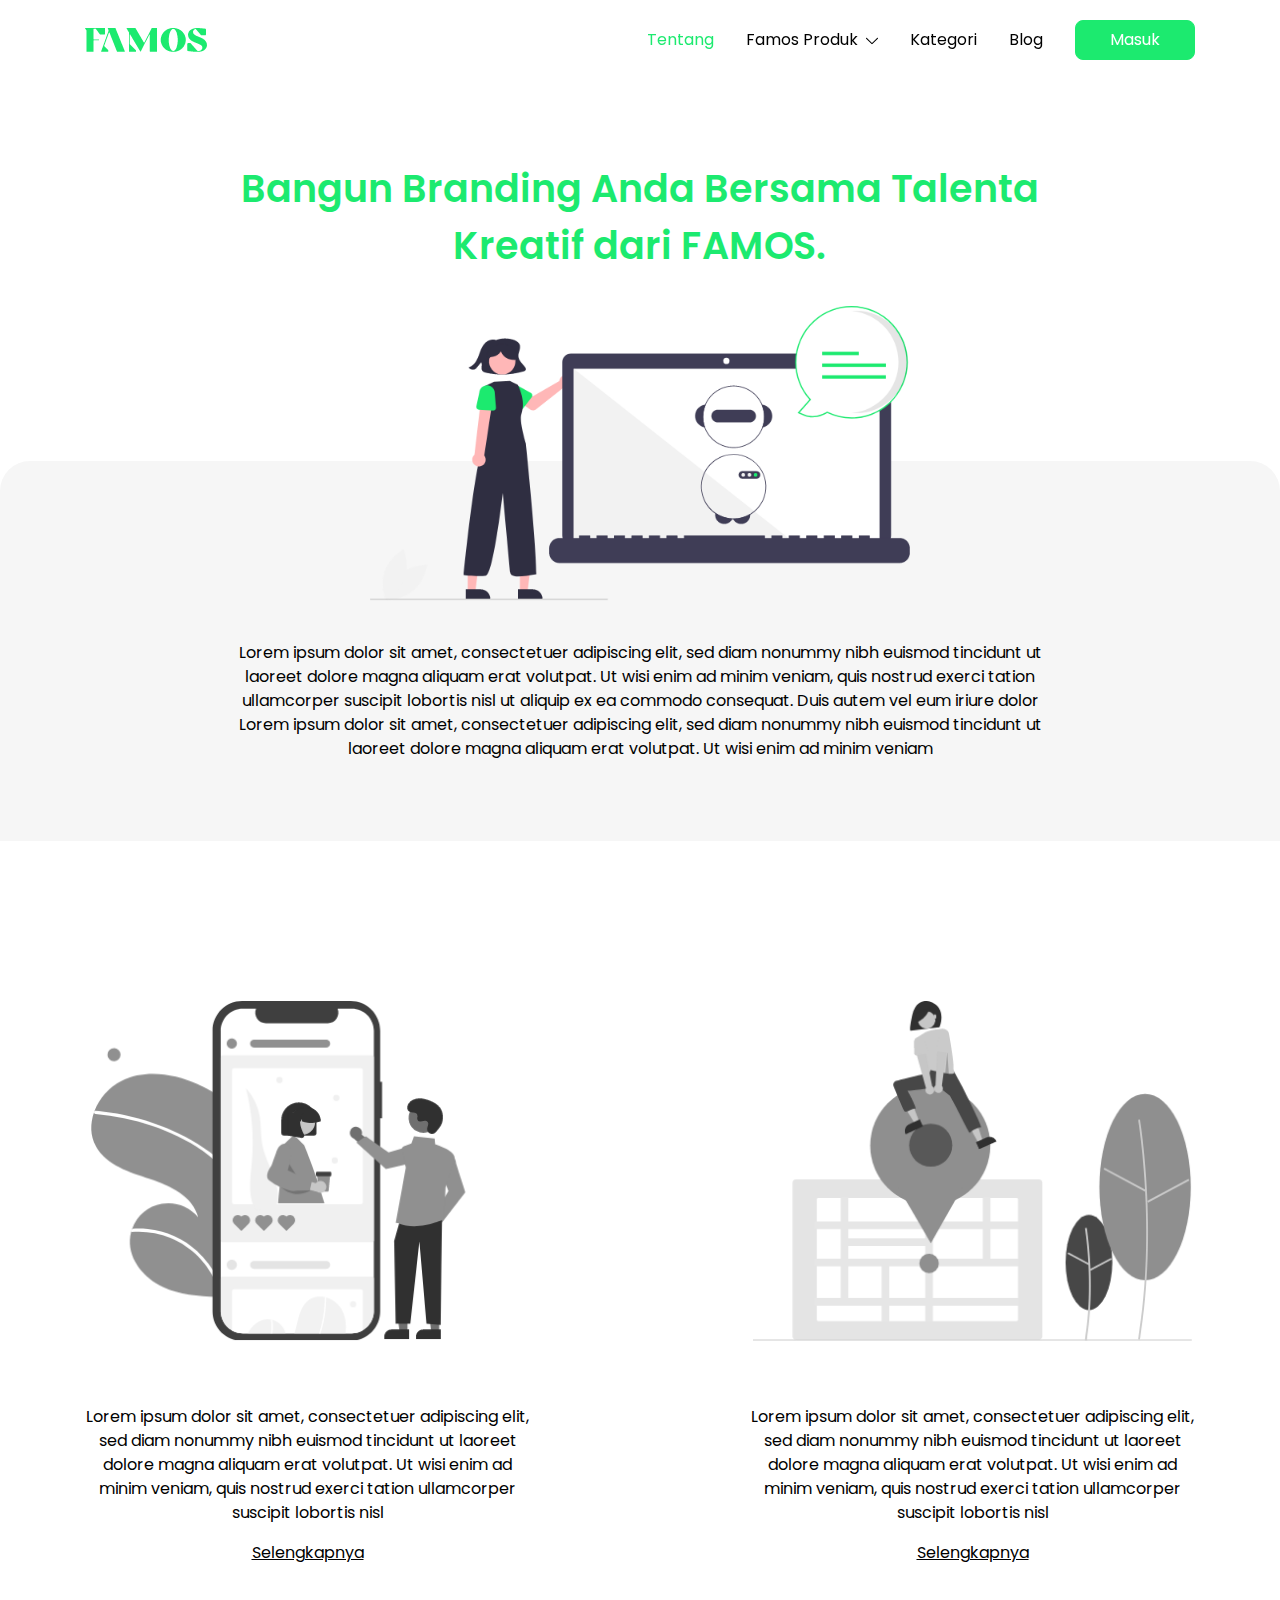
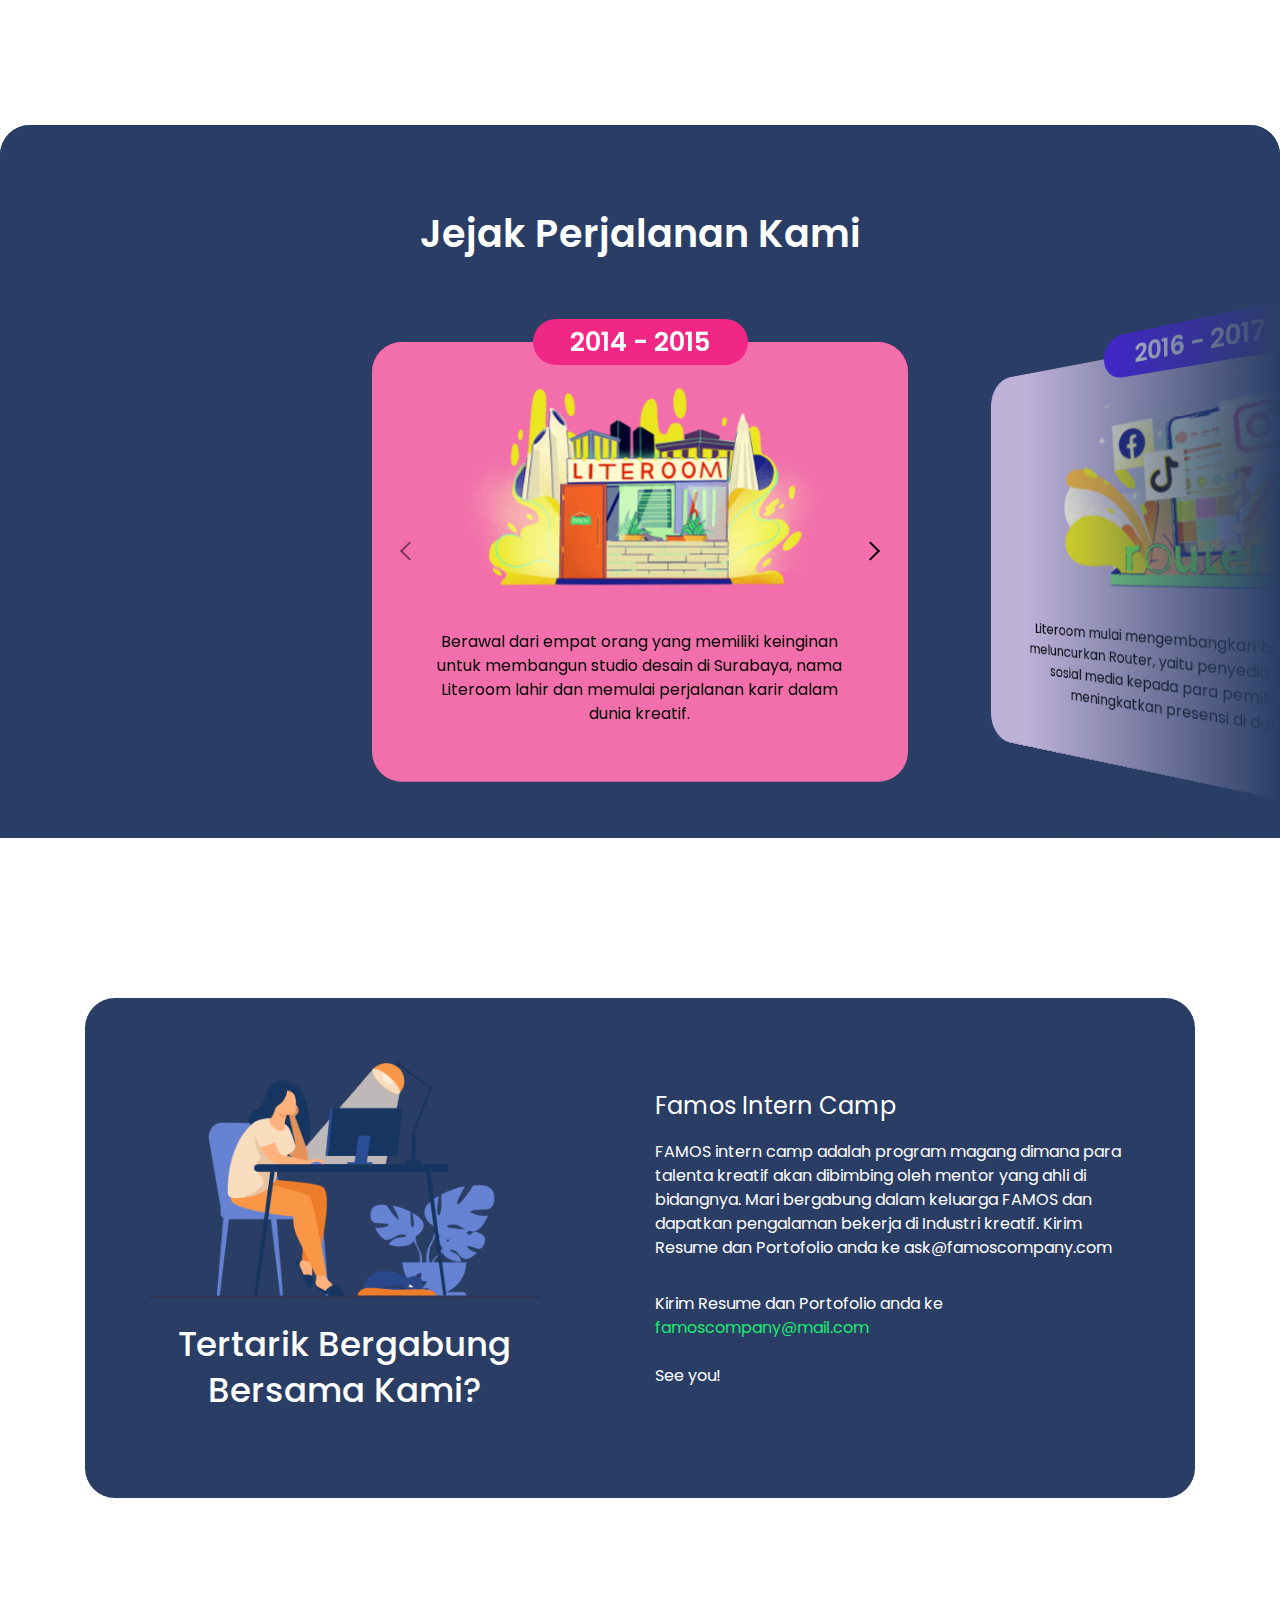
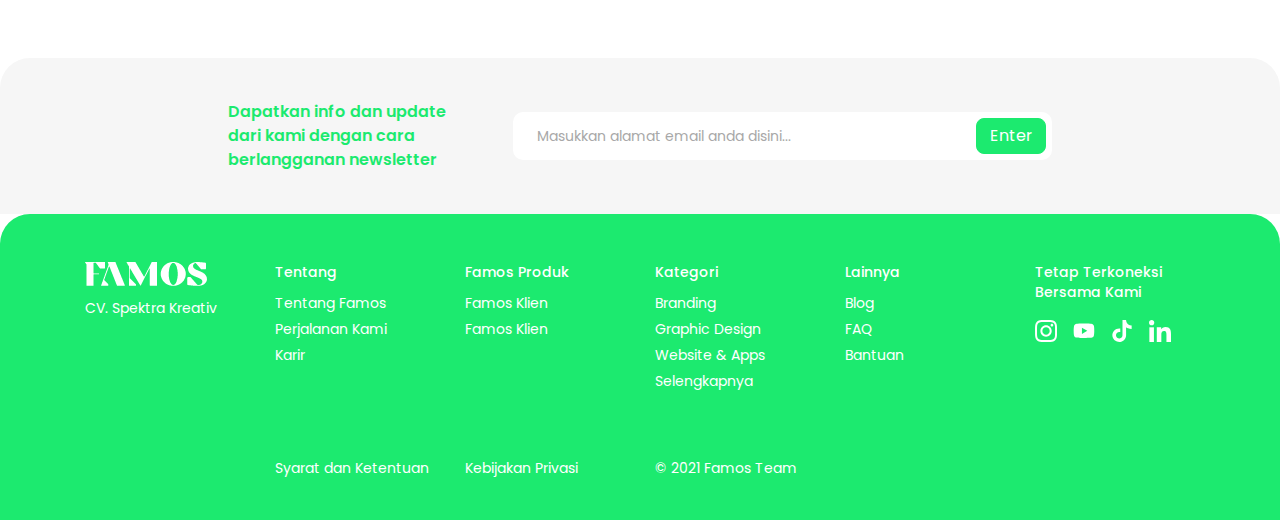
==== commit f8dc83c3: "Update feedback" ====
--- a/about.html
+++ b/about.html
@@ -102,35 +102,35 @@
         <div class="container">
           <h2 class="block-journey__title text-center">Jejak Perjalanan Kami</h2>
           <div class="block-journey__slider slider owl-carousel" data-autoplay="false" data-loop="false" data-margin="20">
-            <div class="slider__item item" style="background: #64F4A3">
+            <div class="slider__item item" style="background: #F02784">
               <div class="item__img"><img src="images/img-journey-01.png"/></div>
-              <div class="item__year" style="background: #1CEA6F">2014 - 2015</div>
+              <div class="item__year" style="background: #F02784">2014 - 2015</div>
               <div class="item__desc">
                 <p>Berawal dari empat orang yang memiliki keinginan untuk membangun studio desain di Surabaya, nama Literoom lahir dan memulai perjalanan karir dalam dunia kreatif.</p>
               </div>
             </div>
-            <div class="slider__item item" style="background: #BFB2D9">
+            <div class="slider__item item" style="background: #4E1BF8">
               <div class="item__img"><img src="images/img-journey-02.png"/></div>
               <div class="item__year" style="background: #4E1BF8">2016 - 2017</div>
               <div class="item__desc">
                 <p>Literoom mulai mengembangkan bisnisnya dengan meluncurkan Router, yaitu penyedia jasa manajemen sosial media kepada para pemilik bisnis untuk meningkatkan presensi di dunia digital.</p>
               </div>
             </div>
-            <div class="slider__item item" style="background: #F2785C">
+            <div class="slider__item item" style="background: #F23C13">
               <div class="item__img"><img src="images/img-journey-03.png"/></div>
               <div class="item__year" style="background: #F23C13">2018 - 2019</div>
               <div class="item__desc">
                 <p>Perkembangan Literoom dan Router semakin pesat. Hal ini dibuktikan dengan luasnya jangkauan klien dari berbagai daerah di Indonesia.</p>
               </div>
             </div>
-            <div class="slider__item item" style="background: #F26FAC">
+            <div class="slider__item item" style="background: #1CEA6F">
               <div class="item__img"><img src="images/img-journey-04.png"/></div>
-              <div class="item__year" style="background: #F02784">2020</div>
+              <div class="item__year" style="background: #1CEA6F">2020</div>
               <div class="item__desc">
                 <p>Keinginan untuk terus berinovasi melatarbelakangi Literoom melakukan langkah berani yaitu re-branding dan mengubah namanya menjadi FAMOS, digital creative platform yang berlokasi di Surabaya, Jawa Timur.</p>
               </div>
             </div>
-            <div class="slider__item item" style="background: #F26FAC">
+            <div class="slider__item item" style="background: #2EDCFF">
               <div class="item__img"><img src="images/img-journey-05.png"/></div>
               <div class="item__year" style="background: #2EDCFF">2021</div>
               <div class="item__desc">
--- a/styles/main.css
+++ b/styles/main.css
@@ -120,6 +120,24 @@
   50% { -webkit-transform: translateY(-10px); transform: translateY(-10px); }
   100% { ransform: translateY(0); } }
 
+@-webkit-keyframes slider_dot { 0% { width: 100%;
+    left: 0; }
+  80% { width: calc(200% + 6px);
+    left: 0; }
+  90% { width: 100%;
+    left: calc(100% + 6px); }
+  100% { width: 100%;
+    left: calc(100% + 6px); } }
+
+@keyframes slider_dot { 0% { width: 100%;
+    left: 0; }
+  80% { width: calc(200% + 6px);
+    left: 0; }
+  90% { width: 100%;
+    left: calc(100% + 6px); }
+  100% { width: 100%;
+    left: calc(100% + 6px); } }
+
 /* ------------------------------------------------------------------------------------------------ */
 /* Custom Plugins */
 /* ------------------------------------------------------------------------------------------------ */
@@ -332,9 +350,11 @@
 
 .accordion > .card.open:before { top: 0; opacity: 1; transition-delay: .1s; }
 
+.accordion > .card.open .card-header .chevron { top: calc(50% - 0px); }
+
 .accordion > .card > .card-header { position: relative; z-index: 2; color: #BFBFBF; cursor: pointer; border-radius: 30px; border: 0; background: transparent; padding: 32px 90px 32px 32px; font-size: 18px; line-height: 1.5em; font-weight: 500; transition: all .3s ease .2s; margin: 0; }
 
-.accordion > .card > .card-header .chevron { position: absolute; right: 32px; display: block; width: 16px; top: calc(50% - 12px); -webkit-transform: none; transform: none; transition: all .3s ease; }
+.accordion > .card > .card-header .chevron { position: absolute; right: 32px; display: block; width: 16px; top: calc(50% - 8px); -webkit-transform: none; transform: none; transition: all .3s ease; }
 
 .accordion > .card > .card-header .chevron .svg { display: block; width: 16px; height: 16px; }
 
@@ -645,6 +665,12 @@
 
 .masthead--home .slider__item.animate-right { -webkit-transform: translateX(-15px); transform: translateX(-15px); }
 
+.masthead--home .owl-carousel button.owl-dot.active span { position: relative; background: #e5e5e5; }
+
+.masthead--home .owl-carousel button.owl-dot.active span:before { content: ""; display: block; position: absolute; z-index: 2; width: 100%; height: 100%; background: #000; top: 0; left: 0; border-radius: 3px; -webkit-animation: slider_dot 4.5s infinite; animation: slider_dot 4.5s infinite; }
+
+.masthead--home .owl-carousel button.owl-dot.active:last-child span::before { width: 100% !important; left: 0 !important; }
+
 .masthead--about { position: relative; }
 
 .masthead--about:before { content: ""; display: block; width: 100%; height: 50%; position: absolute; bottom: 0; left: 0; background: #F6F6F6; border-radius: 30px 30px 0 0; }
@@ -720,7 +746,7 @@
 
 .block-featured__action { text-align: center; }
 
-.block-featured__items { padding-top: 80px; }
+.block-featured__items { padding-top: 160px; }
 
 .block-featured__items .row { margin-left: -8px; margin-right: -8px; }
 
@@ -756,9 +782,9 @@
 
 .block-product .block-stacks .wrap_1 { z-index: 2; position: relative; }
 
-.block-product .block-stacks .wrap_2 { z-index: 1; position: fixed; opacity: 0; }
-
-.block-product .block-stacks.fixed .wrap_2 { opacity: 1; }
+.block-product .block-stacks .wrap_2 { z-index: 1; position: fixed; opacity: 0; display: none; }
+
+.block-product .block-stacks.fixed .wrap_2 { display: block; opacity: 1; }
 
 .block-product .block-stacks.stop-fixed .wrap_2 { position: absolute; bottom: 0; }
 
@@ -991,7 +1017,7 @@
 
 .block-journey__slider.owl-grab .owl-item .item { -webkit-transform: none !important; }
 
-.block-journey__slider-nav { max-width: 536px; margin: 32px auto 0; }
+.block-journey__slider-nav { max-width: 536px; margin: 32px auto 0; display: none; }
 
 .block-journey__slider-nav ul { display: block; text-align: center; background: #FFF; border-radius: 18px; font-size: 0; line-height: 0; padding: 4px 0; }
 
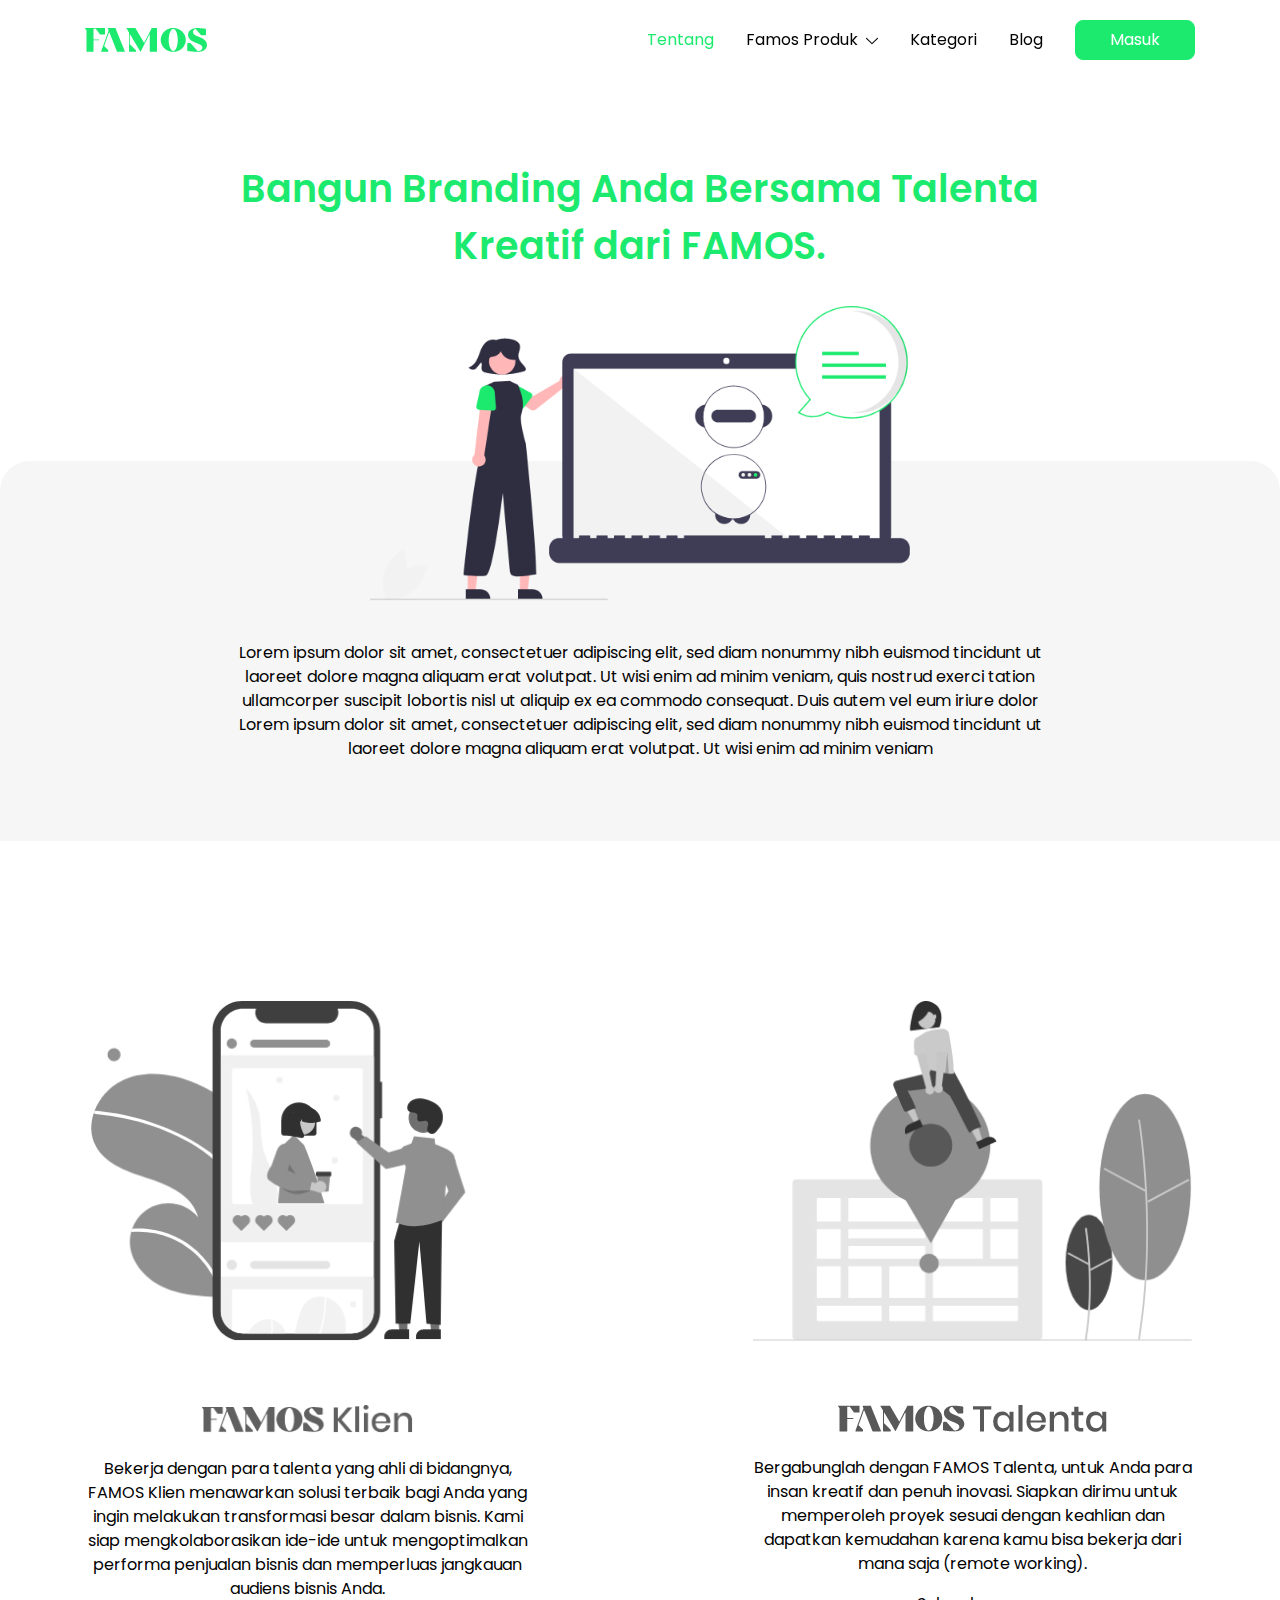
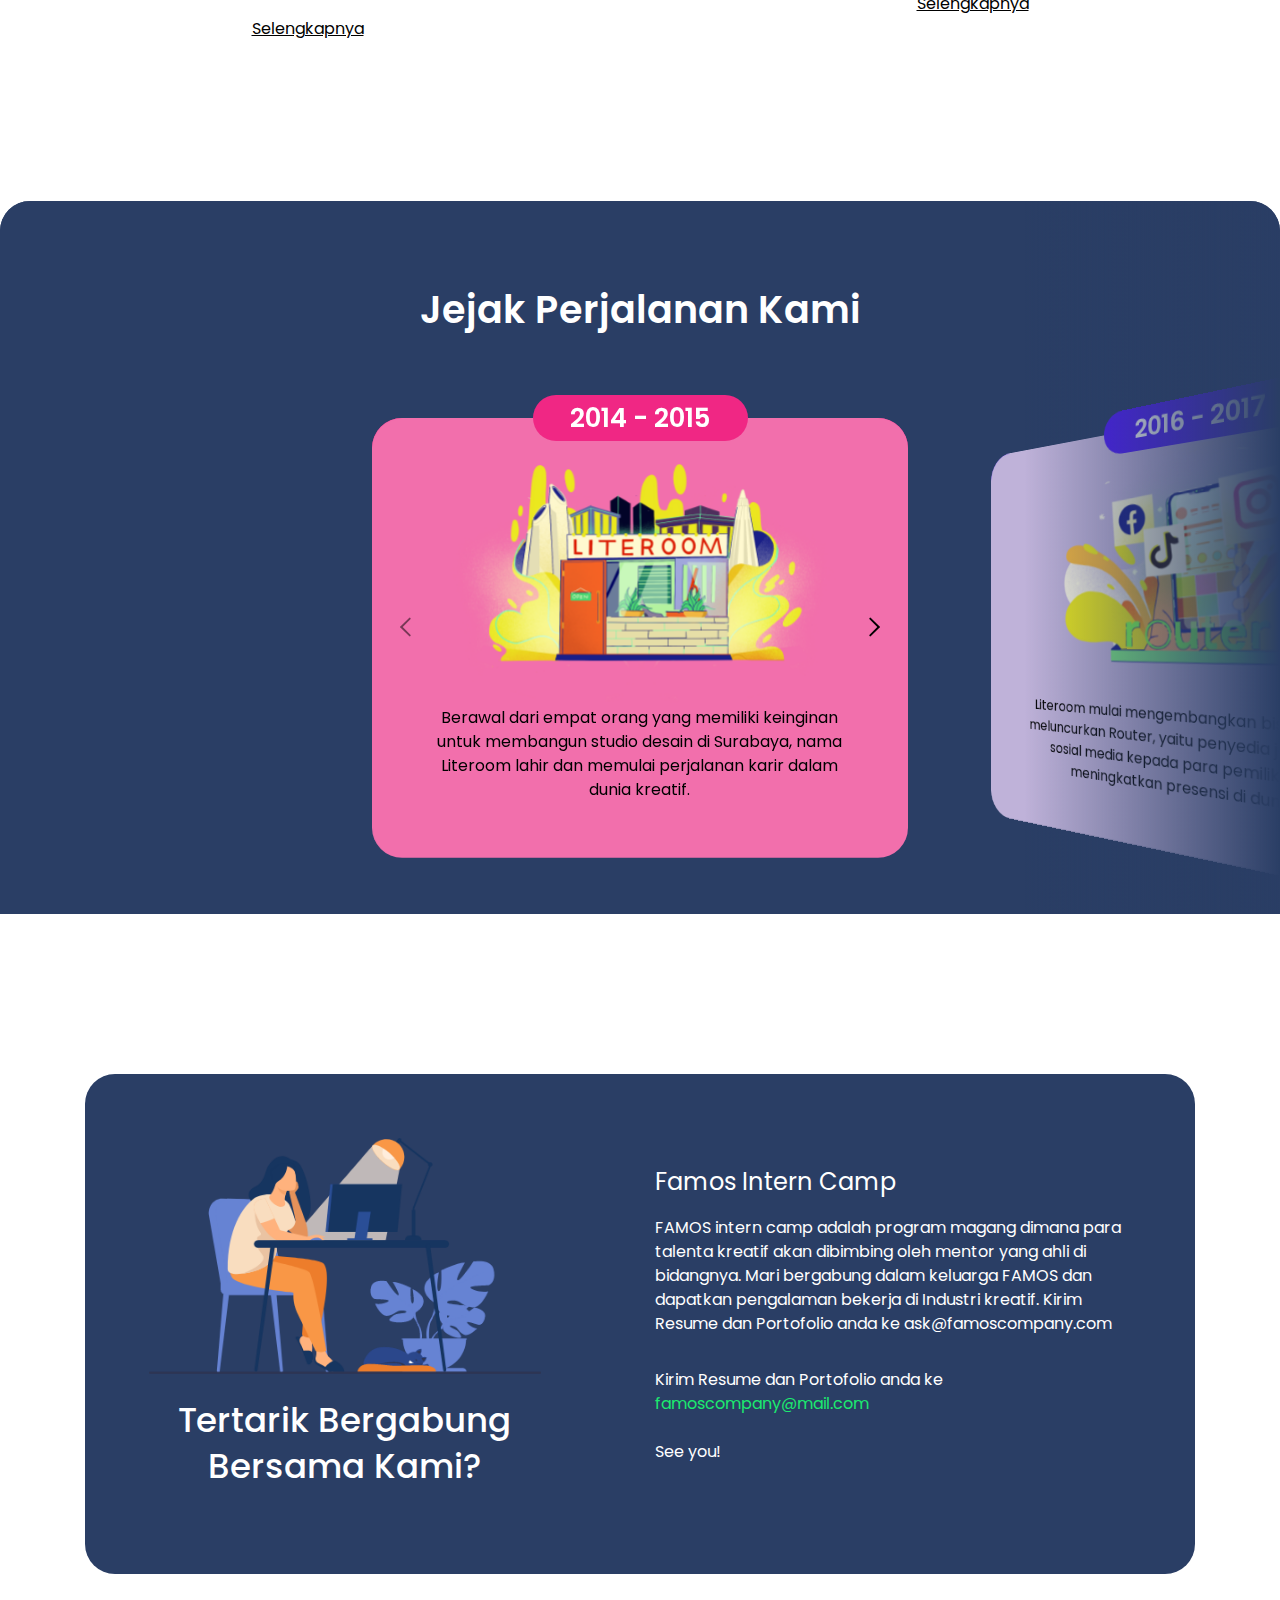
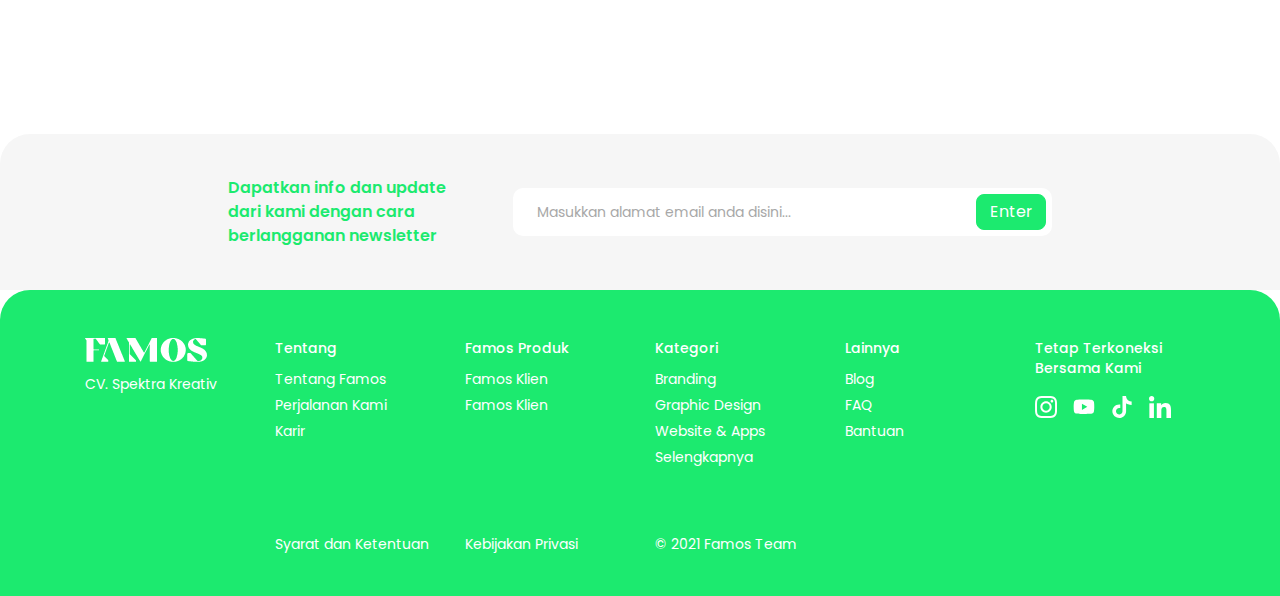
==== commit c13c715b: "Update page about" ====
--- a/about.html
+++ b/about.html
@@ -81,17 +81,17 @@
           <div class="row justify-content-between">
             <div class="col-md-5 item">
               <div class="item__img"><a href="famos-klien.html"><img src="images/img-produk-klien.png"/></a></div>
-              <div class="item__title"></div>
-              <div class="item__desc">
-                <p>Lorem ipsum dolor sit amet, consectetuer adipiscing elit, sed diam nonummy nibh euismod tincidunt ut laoreet dolore magna aliquam erat volutpat. Ut wisi enim ad minim veniam, quis nostrud exerci tation ullamcorper suscipit lobortis nisl</p>
+              <div class="item__title"><a href="famos-klien.html"><img src="images/logo-famos-klien.png"/></a></div>
+              <div class="item__desc">
+                <p>Bekerja dengan para talenta yang ahli di bidangnya, FAMOS Klien menawarkan solusi terbaik bagi Anda yang ingin melakukan transformasi besar dalam bisnis. Kami siap mengkolaborasikan ide-ide untuk mengoptimalkan performa penjualan bisnis dan memperluas jangkauan audiens bisnis Anda.</p>
               </div>
               <div class="item__action"><a class="btn-link-black" href="famos-klien.html">Selengkapnya</a></div>
             </div>
             <div class="col-md-5 item">
               <div class="item__img"><a href="famos-talenta.html"><img src="images/img-produk-talenta.png"/></a></div>
-              <div class="item__title"></div>
-              <div class="item__desc">
-                <p>Lorem ipsum dolor sit amet, consectetuer adipiscing elit, sed diam nonummy nibh euismod tincidunt ut laoreet dolore magna aliquam erat volutpat. Ut wisi enim ad minim veniam, quis nostrud exerci tation ullamcorper suscipit lobortis nisl</p>
+              <div class="item__title"><a href="famos-klien.html"><img src="images/logo-famos-talenta.png"/></a></div>
+              <div class="item__desc">
+                <p>Bergabunglah dengan FAMOS Talenta, untuk Anda para insan kreatif dan penuh inovasi. Siapkan dirimu untuk memperoleh proyek sesuai dengan keahlian dan dapatkan kemudahan karena kamu bisa bekerja dari mana saja (remote working).</p>
               </div>
               <div class="item__action"><a class="btn-link-black" href="famos-talenta.html">Selengkapnya</a></div>
             </div>
--- a/styles/main.css
+++ b/styles/main.css
@@ -86,7 +86,7 @@
 
 .text-capital { text-transform: uppercase; }
 
-@media (min-width: 1200px) { * { -webkit-font-smoothing: antialiased; -moz-osx-font-smoothing: grayscale; text-decoration: none; -webkit-font-feature-settings: "kern" 1; -moz-font-feature-settings: "kern" 1; font-feature-settings: "kern" 1; -webkit-font-kerning: normal; font-kerning: normal; }
+@media (min-width: 1200px) { * { -webkit-font-smoothing: antialiased; -moz-osx-font-smoothing: grayscale; text-decoration: none; font-feature-settings: "kern" 1; font-kerning: normal; }
   *::-webkit-scrollbar { width: 10px; background-color: #F9F9F9; }
   *::-webkit-scrollbar-track { -webkit-box-shadow: inset 0 0 3px rgba(0, 0, 0, 0.2); background-color: #F5F5F5; }
   *::-webkit-scrollbar-thumb { background-color: #1CEA6F; border: 1px solid #F9F9F9; } }
@@ -94,7 +94,7 @@
 /* ------------------------------------------------------------------------------------------------ */
 /* BASE */
 /* ------------------------------------------------------------------------------------------------ */
-*, *:after, *:before { box-sizing: border-box; }
+*, *:after, *:before { -webkit-box-sizing: border-box; -moz-box-sizing: border-box; box-sizing: border-box; }
 
 img { max-width: 100%; }
 
@@ -110,24 +110,11 @@
 /* ------------------------------------------------------------------------------------------------ */
 /* Animation */
 /* ------------------------------------------------------------------------------------------------ */
-.bounce-1 { -webkit-animation-name: bounce-1; animation-name: bounce-1; -webkit-animation-timing-function: linear; animation-timing-function: linear; }
-
-@-webkit-keyframes bounce-1 { 0% { -webkit-transform: translateY(0); transform: translateY(0); }
-  50% { -webkit-transform: translateY(-10px); transform: translateY(-10px); }
+.bounce-1 { animation-name: bounce-1; animation-timing-function: linear; }
+
+@keyframes bounce-1 { 0% { transform: translateY(0); }
+  50% { transform: translateY(-10px); }
   100% { ransform: translateY(0); } }
-
-@keyframes bounce-1 { 0% { -webkit-transform: translateY(0); transform: translateY(0); }
-  50% { -webkit-transform: translateY(-10px); transform: translateY(-10px); }
-  100% { ransform: translateY(0); } }
-
-@-webkit-keyframes slider_dot { 0% { width: 100%;
-    left: 0; }
-  80% { width: calc(200% + 6px);
-    left: 0; }
-  90% { width: 100%;
-    left: calc(100% + 6px); }
-  100% { width: 100%;
-    left: calc(100% + 6px); } }
 
 @keyframes slider_dot { 0% { width: 100%;
     left: 0; }
@@ -248,13 +235,13 @@
 
 .btn-white.talenta { color: #F02784; }
 
-.btn-white:hover { color: #1CEA6F; background-color: #e6e5e5; border-color: #e6e5e5; }
+.btn-white:hover { color: #1CEA6F; background-color: #e6e6e6; border-color: #e6e6e6; }
 
 .btn-white:hover.klien { color: #F23C13; }
 
 .btn-white:hover.talenta { color: #F02784; }
 
-.btn-white:focus, .btn-white.focus { color: #1CEA6F; background-color: #e6e5e5; border-color: #e6e5e5; box-shadow: none; }
+.btn-white:focus, .btn-white.focus { color: #1CEA6F; background-color: #e6e6e6; border-color: #e6e6e6; box-shadow: none; }
 
 .btn-white:focus.klien, .btn-white.focus.klien { color: #F23C13; }
 
@@ -266,7 +253,7 @@
 
 .btn-white.disabled.talenta, .btn-white:disabled.talenta { color: #F02784; }
 
-.btn-white:not(:disabled):not(.disabled):active, .btn-white:not(:disabled):not(.disabled).active, .show > .btn-white.dropdown-toggle { color: #1CEA6F; background-color: #e6e5e5; border-color: #e6e5e5; }
+.btn-white:not(:disabled):not(.disabled):active, .btn-white:not(:disabled):not(.disabled).active, .show > .btn-white.dropdown-toggle { color: #1CEA6F; background-color: #e6e6e6; border-color: #e6e6e6; }
 
 .btn-white:not(:disabled):not(.disabled):active.klien, .btn-white:not(:disabled):not(.disabled).active.klien, .show > .btn-white.dropdown-toggle.klien { color: #F23C13; }
 
@@ -332,11 +319,11 @@
 
 .btn-link-arrow { position: relative; color: #000000; text-decoration: underline; transition: all .3s ease; }
 
-.btn-link-arrow:after { content: ""; display: inline-block; vertical-align: middle; margin-left: 2px; width: 1.2em; height: 1.2em; background: url(../images/ic-chevron-right.svg); background-repeat: no-repeat; background-position: center; -webkit-transform: translateX(0); transform: translateX(0); transition: all .4s ease-in-out; }
+.btn-link-arrow:after { content: ""; display: inline-block; vertical-align: middle; margin-left: 2px; width: 1.2em; height: 1.2em; background: url(../images/ic-chevron-right.svg); background-repeat: no-repeat; background-position: center; transform: translateX(0); transition: all .4s ease-in-out; }
 
 .btn-link-arrow:hover { color: #000000; opacity: .5; }
 
-.btn-link-arrow:hover:after { opacity: 1; -webkit-transform: translateX(4px); transform: translateX(4px); }
+.btn-link-arrow:hover:after { opacity: 1; transform: translateX(4px); }
 
 .link-primary { color: #1CEA6F; transition: all .3s ease; }
 
@@ -354,7 +341,7 @@
 
 .accordion > .card > .card-header { position: relative; z-index: 2; color: #BFBFBF; cursor: pointer; border-radius: 30px; border: 0; background: transparent; padding: 32px 90px 32px 32px; font-size: 18px; line-height: 1.5em; font-weight: 500; transition: all .3s ease .2s; margin: 0; }
 
-.accordion > .card > .card-header .chevron { position: absolute; right: 32px; display: block; width: 16px; top: calc(50% - 8px); -webkit-transform: none; transform: none; transition: all .3s ease; }
+.accordion > .card > .card-header .chevron { position: absolute; right: 32px; display: block; width: 16px; top: calc(50% - 8px); transform: none; transition: all .3s ease; }
 
 .accordion > .card > .card-header .chevron .svg { display: block; width: 16px; height: 16px; }
 
@@ -362,7 +349,7 @@
 
 .accordion > .card > .card-header:not(.collapsed) { border-radius: 30px 30px 0 0; color: #000000; }
 
-.accordion > .card > .card-header:not(.collapsed) .chevron { -webkit-transform: rotateX(180deg); transform: rotateX(180deg); }
+.accordion > .card > .card-header:not(.collapsed) .chevron { transform: rotateX(180deg); }
 
 .accordion > .card > .card-header:not(.collapsed) .chevron .svg path { fill: #FFFFFF !important; }
 
@@ -399,7 +386,7 @@
 
 .badge--black:hover { opacity: 0.6; color: #000; }
 
-.pagination { -webkit-justify-content: center; -ms-flex-pack: center; justify-content: center; }
+.pagination { justify-content: center; }
 
 .pagination .page-link { display: block; border: 0; margin: 0; color: #000000; font-size: 14px; line-height: 20px; font-weight: 600; padding: 8px; min-width: 38px; text-align: center; border-radius: 8px; background: transparent; transition: all .3s ease; }
 
@@ -432,12 +419,6 @@
 
 .form-control { height: 40px; border: 1px solid #e5e5e5; border-radius: 4px; font-size: 14px; line-height: 20px; padding: 10px 12px; outline: none !important; }
 
-.form-control::-webkit-input-placeholder { color: #A8A8A8; }
-
-.form-control::-moz-placeholder { color: #A8A8A8; }
-
-.form-control:-ms-input-placeholder { color: #A8A8A8; }
-
 .form-control::placeholder { color: #A8A8A8; }
 
 select.select-control { height: 40px; border: 1px solid #e5e5e5; border-radius: 4px; font-size: 14px; line-height: 20px; padding: 10px 12px; outline: none !important; }
@@ -467,7 +448,7 @@
 
 .header__logo img { display: block; width: auto; height: 24px; margin-top: 8px; margin-bottom: 8px; }
 
-.header__menu .main-menu { display: -webkit-flex; display: -ms-flexbox; display: flex; width: 100%; -webkit-justify-content: flex-end; -ms-flex-pack: end; justify-content: flex-end; -webkit-align-items: center; -ms-flex-align: center; align-items: center; }
+.header__menu .main-menu { display: flex; width: 100%; justify-content: flex-end; align-items: center; }
 
 .header__menu .main-menu__item { display: block; position: relative; padding: 0 16px; }
 
@@ -477,14 +458,14 @@
 
 .header__menu .main-menu__item.has-sub .main-menu__link { position: relative; padding-right: 1.25em; }
 
-.header__menu .main-menu__item.has-sub .main-menu__link .svg { display: block; position: absolute; width: 0.75em; height: 0.75em; top: calc(50% - 0.3em); right: 0; -webkit-transform: rotateX(0); transform: rotateX(0); transition: all .3s ease; }
+.header__menu .main-menu__item.has-sub .main-menu__link .svg { display: block; position: absolute; width: 0.75em; height: 0.75em; top: calc(50% - 0.3em); right: 0; transform: rotateX(0); transition: all .3s ease; }
 
 .header__menu .main-menu__item.has-sub .main-menu__link .svg path { transition: all .3s ease; }
 
 @media (min-width: 992px) { .header__menu .main-menu__item.has-sub:hover .main-menu__link { color: #1CEA6F; }
-  .header__menu .main-menu__item.has-sub:hover .main-menu__link .svg { -webkit-transform: rotateX(180deg); transform: rotateX(180deg); }
+  .header__menu .main-menu__item.has-sub:hover .main-menu__link .svg { transform: rotateX(180deg); }
   .header__menu .main-menu__item.has-sub:hover .main-menu__link .svg path { fill: #1CEA6F !important; }
-  .header__menu .main-menu__item.has-sub:hover .sub-menu { -webkit-transform: rotateX(0); transform: rotateX(0); opacity: 1; visibility: visible; } }
+  .header__menu .main-menu__item.has-sub:hover .sub-menu { transform: rotateX(0); opacity: 1; visibility: visible; } }
 
 .header__menu .main-menu__item.active .main-menu__link { color: #1CEA6F; }
 
@@ -494,7 +475,7 @@
 
 .header__menu .main-menu a.btn { min-width: 120px; }
 
-.header__menu .sub-menu { display: block; position: absolute; top: 100%; left: 0; background: #FFF; box-shadow: 2px 2px 8px #00000014; padding: 15px 0; border: 1px solid #f1f1f1; border-radius: 10px; -webkit-transform: rotateX(90deg); transform: rotateX(90deg); -webkit-transform-origin: top; transform-origin: top; opacity: 0; visibility: hidden; transition: all .3s ease; }
+.header__menu .sub-menu { display: block; position: absolute; top: 100%; left: 0; background: #FFF; box-shadow: 2px 2px 8px #00000014; padding: 15px 0; border: 1px solid #f1f1f1; border-radius: 10px; transform: rotateX(90deg); transform-origin: top; opacity: 0; visibility: hidden; transition: all .3s ease; }
 
 .header__menu .sub-menu__item.menu-klien a:hover { color: #F23C13; }
 
@@ -537,9 +518,9 @@
   .header__menu .main-menu { display: block; text-align: center; padding: 80px 36px; }
   .header__menu .main-menu__item { padding: 13px 0; }
   .header__menu .main-menu__item.has-sub.sm-show .main-menu__link { color: #1CEA6F; }
-  .header__menu .main-menu__item.has-sub.sm-show .main-menu__link .svg { -webkit-transform: rotateX(180deg); transform: rotateX(180deg); }
+  .header__menu .main-menu__item.has-sub.sm-show .main-menu__link .svg { transform: rotateX(180deg); }
   .header__menu .main-menu__item.has-sub.sm-show .main-menu__link .svg path { fill: #1CEA6F !important; }
-  .header__menu .main-menu__item.has-sub.sm-show .sub-menu { -webkit-transform: rotateX(0); transform: rotateX(0); opacity: 1; visibility: visible; max-height: -webkit-max-content; max-height: -moz-max-content; max-height: max-content; }
+  .header__menu .main-menu__item.has-sub.sm-show .sub-menu { transform: rotateX(0); opacity: 1; visibility: visible; max-height: max-content; }
   .header__menu .main-menu__link { display: inline-block; font-size: 26px; line-height: 1.5em; font-weight: 500; }
   .header__menu .main-menu .menu-klien > a { color: #F23C13; }
   .header__menu .main-menu .menu-talenta > a { color: #F02784; }
@@ -559,8 +540,8 @@
   .header .menu-icon span:nth-child(1) { top: calc( 50% - 4px); }
   .header .menu-icon span:nth-child(2) { top: calc( 50% + 4px); }
   body.menu-open .header__menu { opacity: 1; visibility: visible; }
-  body.menu-open .header .menu-icon span:nth-child(1) { top: calc( 50% - 2px); -webkit-transform: rotate(135deg); transform: rotate(135deg); }
-  body.menu-open .header .menu-icon span:nth-child(2) { top: calc( 50% - 2px); -webkit-transform: rotate(-135deg); transform: rotate(-135deg); } }
+  body.menu-open .header .menu-icon span:nth-child(1) { top: calc( 50% - 2px); transform: rotate(135deg); }
+  body.menu-open .header .menu-icon span:nth-child(2) { top: calc( 50% - 2px); transform: rotate(-135deg); } }
 
 /* ------------------------------------------------------------------------------------------------ */
 /* Footer */
@@ -651,9 +632,9 @@
 
 .masthead--home .masthead__content.active .masthead__sub .alt-2 { display: block; }
 
-.masthead--home .masthead__content.active .masthead__title .alt-1 { -webkit-transform: translateY(-100%); transform: translateY(-100%); }
-
-.masthead--home .masthead__content.active .masthead__title .alt-2 { -webkit-transform: translateY(0); transform: translateY(0); }
+.masthead--home .masthead__content.active .masthead__title .alt-1 { transform: translateY(-100%); }
+
+.masthead--home .masthead__content.active .masthead__title .alt-2 { transform: translateY(0); }
 
 .masthead--home .masthead__content.active .masthead__action .alt-1 { display: none; }
 
@@ -661,13 +642,13 @@
 
 .masthead--home .slider__item { position: relative; transition: all .3s ease; }
 
-.masthead--home .slider__item.animate-left { -webkit-transform: translateX(15px); transform: translateX(15px); }
-
-.masthead--home .slider__item.animate-right { -webkit-transform: translateX(-15px); transform: translateX(-15px); }
+.masthead--home .slider__item.animate-left { transform: translateX(15px); }
+
+.masthead--home .slider__item.animate-right { transform: translateX(-15px); }
 
 .masthead--home .owl-carousel button.owl-dot.active span { position: relative; background: #e5e5e5; }
 
-.masthead--home .owl-carousel button.owl-dot.active span:before { content: ""; display: block; position: absolute; z-index: 2; width: 100%; height: 100%; background: #000; top: 0; left: 0; border-radius: 3px; -webkit-animation: slider_dot 4.5s infinite; animation: slider_dot 4.5s infinite; }
+.masthead--home .owl-carousel button.owl-dot.active span:before { content: ""; display: block; position: absolute; z-index: 2; width: 100%; height: 100%; background: #000; top: 0; left: 0; border-radius: 3px; animation: slider_dot 4.5s infinite; }
 
 .masthead--home .owl-carousel button.owl-dot.active:last-child span::before { width: 100% !important; left: 0 !important; }
 
@@ -697,7 +678,7 @@
 
 .masthead--blog .masthead__cat-form label { display: block; margin-right: 10px; white-space: nowrap; }
 
-.masthead--blog .masthead__cat-form .form-inline { -webkit-flex-wrap: nowrap; -ms-flex-wrap: nowrap; flex-wrap: nowrap; }
+.masthead--blog .masthead__cat-form .form-inline { flex-wrap: nowrap; }
 
 .masthead--blog .masthead__desc p { font-size: 12px; line-height: 18px; }
 
@@ -705,9 +686,9 @@
 
 .masthead--blog .masthead__action .btn-link-arrow { font-size: 12px; line-height: 18px; }
 
-.masthead--blog .masthead__box { border-radius: 30px; overflow: hidden; margin: 0; -webkit-align-items: stretch; -ms-flex-align: stretch; align-items: stretch; }
-
-.masthead--blog .masthead__box-reverse { -webkit-flex-direction: row-reverse; -ms-flex-direction: row-reverse; flex-direction: row-reverse; }
+.masthead--blog .masthead__box { border-radius: 30px; overflow: hidden; margin: 0; align-items: stretch; }
+
+.masthead--blog .masthead__box-reverse { flex-direction: row-reverse; }
 
 .masthead--blog .masthead__box-reverse .masthead__img .badge-wraper { left: auto; right: 36px; }
 
@@ -721,7 +702,7 @@
 
 .masthead--blog .masthead__img img { display: block; width: 100%; height: 100%; position: absolute; top: 0; left: 0; object-fit: cover; object-position: 50% 50%; }
 
-.masthead--blog .masthead__content { display: -webkit-flex; display: -ms-flexbox; display: flex; -webkit-justify-content: center; -ms-flex-pack: center; justify-content: center; -webkit-flex-direction: column; -ms-flex-direction: column; flex-direction: column; padding: 32px; background: #F0F0F0; }
+.masthead--blog .masthead__content { display: flex; justify-content: center; flex-direction: column; padding: 32px; background: #F0F0F0; }
 
 @media (max-width: 991px) { .masthead { padding: 48px 0; overflow: hidden; text-align: center; }
   .masthead .slider { max-width: 90%; margin: 0 auto; }
@@ -829,13 +810,13 @@
 
 .block-clients__wrap .item { display: block; width: 100%; min-width: 160px; padding: 0 8px; }
 
-.block-clients__wrap .item__wrap { padding: 20px; border-radius: 15px; background: #F6F6F6; height: 100px; display: -webkit-flex; display: -ms-flexbox; display: flex; -webkit-justify-content: center; -ms-flex-pack: center; justify-content: center; -webkit-align-items: center; -ms-flex-align: center; align-items: center; }
-
-.block-clients__wrap .item img { -webkit-filter: grayscale(100); filter: grayscale(100); opacity: 0.5; display: block; max-height: 50px; width: auto; transition: all .4s ease-in-out; }
-
-.block-clients__wrap .item:hover img { -webkit-filter: grayscale(0); filter: grayscale(0); opacity: 1; }
-
-.block-clients .marquee__container { display: -webkit-flex; display: -ms-flexbox; display: flex; min-width: 100vw; }
+.block-clients__wrap .item__wrap { padding: 20px; border-radius: 15px; background: #F6F6F6; height: 100px; display: flex; justify-content: center; align-items: center; }
+
+.block-clients__wrap .item img { filter: grayscale(100); opacity: 0.5; display: block; max-height: 50px; width: auto; transition: all .4s ease-in-out; }
+
+.block-clients__wrap .item:hover img { filter: grayscale(0); opacity: 1; }
+
+.block-clients .marquee__container { display: flex; min-width: 100vw; }
 
 .block-clients--home { padding-top: 160px; }
 
@@ -851,7 +832,7 @@
 
 .block-category .items .item { padding-left: 8px; padding-right: 8px; opacity: 1; }
 
-.block-category .items .item__wrap { position: relative; overflow: hidden; display: -webkit-flex; display: -ms-flexbox; display: flex; -webkit-flex-direction: column; -ms-flex-direction: column; flex-direction: column; padding: 20px; margin-bottom: 16px; border-radius: 30px; }
+.block-category .items .item__wrap { position: relative; overflow: hidden; display: flex; flex-direction: column; padding: 20px; margin-bottom: 16px; border-radius: 30px; }
 
 .block-category .items .item__wrap:after { z-index: 1; content: ""; display: block; position: absolute; top: 0; left: 0; width: 100%; height: 100%; background: #000; opacity: 0; transition: all .3s ease-in-out; }
 
@@ -888,9 +869,9 @@
 
 .block-post .post__img { display: block; position: relative; padding-top: 78%; overflow: hidden; border-radius: 30px 30px 0 0; }
 
-.block-post .post__img img { display: block; position: absolute; width: 100%; height: 100%; top: 0; left: 0; object-fit: cover; object-position: 50% 50%; -webkit-transform: none; transform: none; transition: all 1s ease-in-out; }
-
-.block-post .post__img:hover img { -webkit-transform: scale(1.1); transform: scale(1.1); }
+.block-post .post__img img { display: block; position: absolute; width: 100%; height: 100%; top: 0; left: 0; object-fit: cover; object-position: 50% 50%; transform: none; transition: all 1s ease-in-out; }
+
+.block-post .post__img:hover img { transform: scale(1.1); }
 
 .block-post .post__content { padding: 20px 20px 30px; background: #F0F0F0; border-radius: 0 0 30px 30px; }
 
@@ -926,9 +907,9 @@
 
 .block-post .post--featured .post__action { padding-top: 48px; }
 
-.block-post .post--featured .post__content { display: -webkit-flex; display: -ms-flexbox; display: flex; -webkit-justify-content: center; -ms-flex-pack: center; justify-content: center; -webkit-flex-direction: column; -ms-flex-direction: column; flex-direction: column; padding: 32px; background: #F0F0F0; border-radius: 0; }
-
-.block-post .post--featured.reverse { -webkit-flex-direction: row-reverse; -ms-flex-direction: row-reverse; flex-direction: row-reverse; }
+.block-post .post--featured .post__content { display: flex; justify-content: center; flex-direction: column; padding: 32px; background: #F0F0F0; border-radius: 0; }
+
+.block-post .post--featured.reverse { flex-direction: row-reverse; }
 
 .block-post .post--featured.reverse .post__img .badge-wraper { left: auto; right: 36px; }
 
@@ -951,7 +932,7 @@
 
 .page-blog__cat-form label { display: block; margin-right: 10px; white-space: nowrap; }
 
-.page-blog__cat-form .form-inline { -webkit-flex-wrap: nowrap; -ms-flex-wrap: nowrap; flex-wrap: nowrap; }
+.page-blog__cat-form .form-inline { flex-wrap: nowrap; }
 
 .block-ap { padding-top: 80px; padding-bottom: 80px; }
 
@@ -959,18 +940,20 @@
 
 .block-ap .item__img { text-align: center; margin-bottom: 64px; }
 
-.block-ap .item__img img { display: inline-block; width: auto; height: 340px; -webkit-filter: grayscale(100%); filter: grayscale(100%); transition: all .3s ease; }
+.block-ap .item__img img { display: inline-block; width: auto; height: 340px; filter: grayscale(100%); transition: all .3s ease; }
+
+.block-ap .item__title img { max-height: 28px; margin-bottom: 24px; filter: grayscale(100%); transition: all .3s ease; }
 
 .block-ap .item__action { padding-top: 16px; }
 
-.block-ap .item:hover .item__img img { -webkit-filter: grayscale(0); filter: grayscale(0); }
+.block-ap .item:hover .item__img img, .block-ap .item:hover .item__title img { filter: grayscale(0); }
 
 .block-ap--about { padding-top: 160px; padding-bottom: 160px; }
 
 @media (max-width: 991px) { .block-ap { padding-top: 48px; padding-bottom: 48px; }
   .block-ap .item { margin-bottom: 48px; }
   .block-ap .item__img { max-width: 80%; margin: 0 auto 48px; }
-  .block-ap .item__img img { width: 100%; height: auto; -webkit-filter: grayscale(0); filter: grayscale(0); }
+  .block-ap .item__img img { width: 100%; height: auto; filter: grayscale(0); }
   .block-ap .item + .item { margin-top: 16px; } }
 
 .block-journey { background: #2A3E65; width: 100%; overflow: hidden; padding-top: 80px; padding-bottom: 80px; border-radius: 30px 30px 0 0; position: relative; }
@@ -1007,13 +990,13 @@
 
 .block-journey__slider .owl-item.active { z-index: 2; }
 
-.block-journey__slider .owl-item.active .item { -webkit-transform: none; transform: none; }
+.block-journey__slider .owl-item.active .item { transform: none; }
 
 .block-journey__slider .owl-item.active + .owl-item { z-index: 1; }
 
 .block-journey__slider .owl-item.active + .owl-item .item { -webkit-transform: perspective(400px) rotateY(-20deg); }
 
-.block-journey__slider .owl-item.transition .item { -webkit-transform: none !important; transform: none !important; }
+.block-journey__slider .owl-item.transition .item { transform: none !important; }
 
 .block-journey__slider.owl-grab .owl-item .item { -webkit-transform: none !important; }
 
@@ -1039,7 +1022,7 @@
 
 .block-journey__slider-nav ul li.active img.color { display: block; }
 
-.block-journey__slider-nav ul li:hover img, .block-journey__slider-nav ul li:hover img.color { -webkit-transform: scale(1.2); transform: scale(1.2); }
+.block-journey__slider-nav ul li:hover img, .block-journey__slider-nav ul li:hover img.color { transform: scale(1.2); }
 
 @media (max-width: 991px) { .block-journey { padding-top: 48px; padding-bottom: 48px; border-radius: 15px 15px 0 0; }
   .block-journey::before, .block-journey::after { width: 10%; }
@@ -1050,7 +1033,7 @@
   .block-journey__slider .item__desc { width: 80%; }
   .block-journey__slider .item__desc p { font-size: 12px; line-height: 18px; }
   .block-journey__slider-nav ul { border-radius: 12px; }
-  .block-journey__slider-nav ul li { margin: 0 0; -webkit-transform: scale(0.8); transform: scale(0.8); }
+  .block-journey__slider-nav ul li { margin: 0 0; transform: scale(0.8); }
   .block-journey__slider-nav ul li:before { width: 100%; }
   .block-journey .owl-nav button.owl-prev { left: -30px; }
   .block-journey .owl-nav button.owl-prev span { display: block; width: 30px; height: 30px; background: url("../images/ic-chevron-left-w.svg"); border: 0 !important; box-shadow: none !important; }
@@ -1126,7 +1109,7 @@
 
 .block-steps .step__number:before { content: ""; display: block; width: calc(100% + 24px); position: absolute; z-index: 1; top: 50%; left: 50%; border-top: 2px dashed #707070; }
 
-.block-steps .step__number span { position: relative; z-index: 2; font-size: 20px; line-height: 35px; font-weight: 600; width: 35px; height: 35px; display: -webkit-flex; display: -ms-flexbox; display: flex; -webkit-align-items: center; -ms-flex-align: center; align-items: center; -webkit-justify-content: center; -ms-flex-pack: center; justify-content: center; color: #FFF; background: #000; border-radius: 21px; margin: 0 auto 48px; }
+.block-steps .step__number span { position: relative; z-index: 2; font-size: 20px; line-height: 35px; font-weight: 600; width: 35px; height: 35px; display: flex; align-items: center; justify-content: center; color: #FFF; background: #000; border-radius: 21px; margin: 0 auto 48px; }
 
 .block-steps .step__img { position: relative; width: 100%; padding-top: 70%; margin: 0 0 32px; }
 
@@ -1146,7 +1129,7 @@
 
 .block-getstarted { padding-top: 80px; padding-bottom: 80px; }
 
-.block-getstarted__img { display: -webkit-flex; display: -ms-flexbox; display: flex; -webkit-align-items: center; -ms-flex-align: center; align-items: center; -webkit-justify-content: center; -ms-flex-pack: center; justify-content: center; }
+.block-getstarted__img { display: flex; align-items: center; justify-content: center; }
 
 .block-getstarted__title { color: #FFF; font-size: 32px; line-height: 1.3em; margin-bottom: 8px; }
 
@@ -1154,7 +1137,7 @@
 
 .block-getstarted__desc p { color: #FFF; font-size: 12px; line-height: 1.5em; }
 
-.block-getstarted__wrap { background: #1CEA6F; border-radius: 30px; padding-top: 32px; padding-bottom: 32px; -webkit-align-items: center; -ms-flex-align: center; align-items: center; }
+.block-getstarted__wrap { background: #1CEA6F; border-radius: 30px; padding-top: 32px; padding-bottom: 32px; align-items: center; }
 
 .block-getstarted--klien .block-getstarted__wrap { background: #F23C13; }
 
@@ -1174,7 +1157,7 @@
 
 .category-nav .slider__item a:hover { text-decoration: none; }
 
-.category-nav .slider-nav:not(.owl-carousel) { display: -webkit-flex; display: -ms-flexbox; display: flex; margin-left: -12px; margin-right: -12px; }
+.category-nav .slider-nav:not(.owl-carousel) { display: flex; margin-left: -12px; margin-right: -12px; }
 
 .category-nav .slider-nav:not(.owl-carousel) .slider__item { padding-left: 12px; padding-right: 12px; }
 
@@ -1188,7 +1171,7 @@
 
 .category-nav .owl-carousel .owl-nav * { border: 0; }
 
-.category-nav .owl-carousel .owl-nav span { background: #FFF; height: 60px; width: 200px; display: -webkit-flex; display: -ms-flexbox; display: flex; -webkit-align-items: center; -ms-flex-align: center; align-items: center; border-radius: 0; }
+.category-nav .owl-carousel .owl-nav span { background: #FFF; height: 60px; width: 200px; display: flex; align-items: center; border-radius: 0; }
 
 .category-nav .owl-carousel .owl-nav span:hover { box-shadow: none; border: 0; }
 
@@ -1198,18 +1181,18 @@
 
 .category-nav .owl-carousel .owl-nav button.owl-prev { top: -3px; left: 0; }
 
-.category-nav .owl-carousel .owl-nav button.owl-prev span { -webkit-justify-content: flex-start; -ms-flex-pack: start; justify-content: flex-start; background: linear-gradient(90deg, white 20%, rgba(255, 255, 255, 0) 100%); }
+.category-nav .owl-carousel .owl-nav button.owl-prev span { justify-content: flex-start; background: linear-gradient(90deg, white 20%, rgba(255, 255, 255, 0) 100%); }
 
 .category-nav .owl-carousel .owl-nav button.owl-next { top: -3px; right: 0; }
 
-.category-nav .owl-carousel .owl-nav button.owl-next span { -webkit-justify-content: flex-end; -ms-flex-pack: end; justify-content: flex-end; background: linear-gradient(90deg, rgba(255, 255, 255, 0) 0%, white 80%); }
+.category-nav .owl-carousel .owl-nav button.owl-next span { justify-content: flex-end; background: linear-gradient(90deg, rgba(255, 255, 255, 0) 0%, white 80%); }
 
 @media (max-width: 991px) { .category-nav .owl-carousel .owl-stage { min-width: 200%; }
   .category-nav .owl-carousel .owl-nav { display: none; } }
 
 .page-category { padding-top: 100px; padding-bottom: 120px; background: #64F4A3; border-radius: 30px 30px 0 0; }
 
-.page-category .item-grid { margin-left: -8px; margin-right: -8px; -webkit-align-items: stretch; -ms-flex-align: stretch; align-items: stretch; }
+.page-category .item-grid { margin-left: -8px; margin-right: -8px; align-items: stretch; }
 
 .page-category .item { margin-bottom: 16px; padding-left: 8px; padding-right: 8px; }
 
@@ -1225,7 +1208,7 @@
 
 .page-category .item__price .price { color: #1CEA6F; font-size: 18px; line-height: 1.5em; font-weight: 500; }
 
-.page-category .item__wrap { display: -webkit-flex; display: -ms-flexbox; display: flex; -webkit-flex-direction: column; -ms-flex-direction: column; flex-direction: column; text-decoration: none; color: #000000; padding: 32px; height: 100%; background: #FFF; border-radius: 30px; }
+.page-category .item__wrap { display: flex; flex-direction: column; text-decoration: none; color: #000000; padding: 32px; height: 100%; background: #FFF; border-radius: 30px; }
 
 .page-category .item a.item__wrap:hover .item__title { color: #1CEA6F; }
 
@@ -1289,13 +1272,13 @@
 
 .page-single__head { margin-bottom: 80px; }
 
-.login-page, .signup-page { min-height: 100vh; display: -webkit-flex; display: -ms-flexbox; display: flex; -webkit-align-items: center; -ms-flex-align: center; align-items: center; -webkit-justify-content: center; -ms-flex-pack: center; justify-content: center; background: #64F4A3; padding-top: 48px; padding-bottom: 48px; }
+.login-page, .signup-page { min-height: 100vh; display: flex; align-items: center; justify-content: center; background: #64F4A3; padding-top: 48px; padding-bottom: 48px; }
 
 .login-page__type, .signup-page__type { max-width: 340px; margin: 0 auto; }
 
 .login-page__type .title, .signup-page__type .title { font-size: 34px; line-height: 1.5em; text-align: center; margin-bottom: 48px; }
 
-.login-page__type .btn-box, .signup-page__type .btn-box { -webkit-flex-direction: column; -ms-flex-direction: column; flex-direction: column; text-align: center; width: 100%; }
+.login-page__type .btn-box, .signup-page__type .btn-box { flex-direction: column; text-align: center; width: 100%; }
 
 .login-page__type .btn-box span, .signup-page__type .btn-box span { display: block; margin-bottom: 24px; }
 
@@ -1321,7 +1304,7 @@
 
 .login-page__type .login-cta, .signup-page__type .login-cta { text-align: center; margin-top: 80px; font-size: 14px; line-height: 1.5em; }
 
-.login-page__form, .signup-page__form { width: 100%; max-width: 310px; margin: 0 auto; -webkit-align-self: flex-start; -ms-flex-item-align: start; align-self: flex-start; }
+.login-page__form, .signup-page__form { width: 100%; max-width: 310px; margin: 0 auto; align-self: flex-start; }
 
 .login-page__form .title, .signup-page__form .title { font-size: 22px; line-height: 1.5em; margin-bottom: 32px; text-align: center; }
 
@@ -1335,27 +1318,21 @@
 
 .login-page__form .form-control, .signup-page__form .form-control { font-size: 14px; line-height: 24px; border: 0; background: #F6F6F6; }
 
-.login-page__form .form-control::-webkit-input-placeholder, .signup-page__form .form-control::-webkit-input-placeholder { color: #D0D0D0; }
-
-.login-page__form .form-control::-moz-placeholder, .signup-page__form .form-control::-moz-placeholder { color: #D0D0D0; }
-
-.login-page__form .form-control:-ms-input-placeholder, .signup-page__form .form-control:-ms-input-placeholder { color: #D0D0D0; }
-
 .login-page__form .form-control::placeholder, .signup-page__form .form-control::placeholder { color: #D0D0D0; }
 
 .login-page__form .login-cta, .signup-page__form .login-cta { text-align: center; margin-top: 40px; font-size: 14px; line-height: 1.5em; }
 
-.login-page__img, .signup-page__img { position: relative; display: -webkit-flex; display: -ms-flexbox; display: flex; height: 100%; -webkit-align-items: center; -ms-flex-align: center; align-items: center; }
+.login-page__img, .signup-page__img { position: relative; display: flex; height: 100%; align-items: center; }
 
 .login-page__img:before, .signup-page__img:before { z-index: 1; content: ""; display: block; width: 95%; height: 100%; position: absolute; top: 0; right: 0; background: #1CEA6F; border-radius: 30px; }
 
 .login-page__img img, .signup-page__img img { position: relative; z-index: 2; display: block; height: auto; width: 100%; }
 
-.login-page__wrap, .signup-page__wrap { display: -webkit-flex; display: -ms-flexbox; display: flex; position: relative; -webkit-align-items: stretch; -ms-flex-align: stretch; align-items: stretch; }
+.login-page__wrap, .signup-page__wrap { display: flex; position: relative; align-items: stretch; }
 
 .login-page__left, .signup-page__left { z-index: 2; position: relative; display: block; width: 580px; }
 
-.login-page__right, .signup-page__right { z-index: 1; position: relative; background: #FFF; margin-left: -30px; border-radius: 0 30px 30px 0; display: -webkit-flex; display: -ms-flexbox; display: flex; -webkit-align-items: flex-end; -ms-flex-align: end; align-items: flex-end; padding: 64px 40px 40px 70px; width: calc(100% - 550px); }
+.login-page__right, .signup-page__right { z-index: 1; position: relative; background: #FFF; margin-left: -30px; border-radius: 0 30px 30px 0; display: flex; align-items: flex-end; padding: 64px 40px 40px 70px; width: calc(100% - 550px); }
 
 .login-page__right .back, .signup-page__right .back { display: block; position: absolute; top: 30px; left: 60px; cursor: pointer; opacity: 1; transition: all .3s ease; }
 
@@ -1423,5 +1400,3 @@
 /* ------------------------------------------------------------------------------------------------ */
 /* Responsive */
 /* ------------------------------------------------------------------------------------------------ */
-
-/*# sourceMappingURL=main.css.map */
